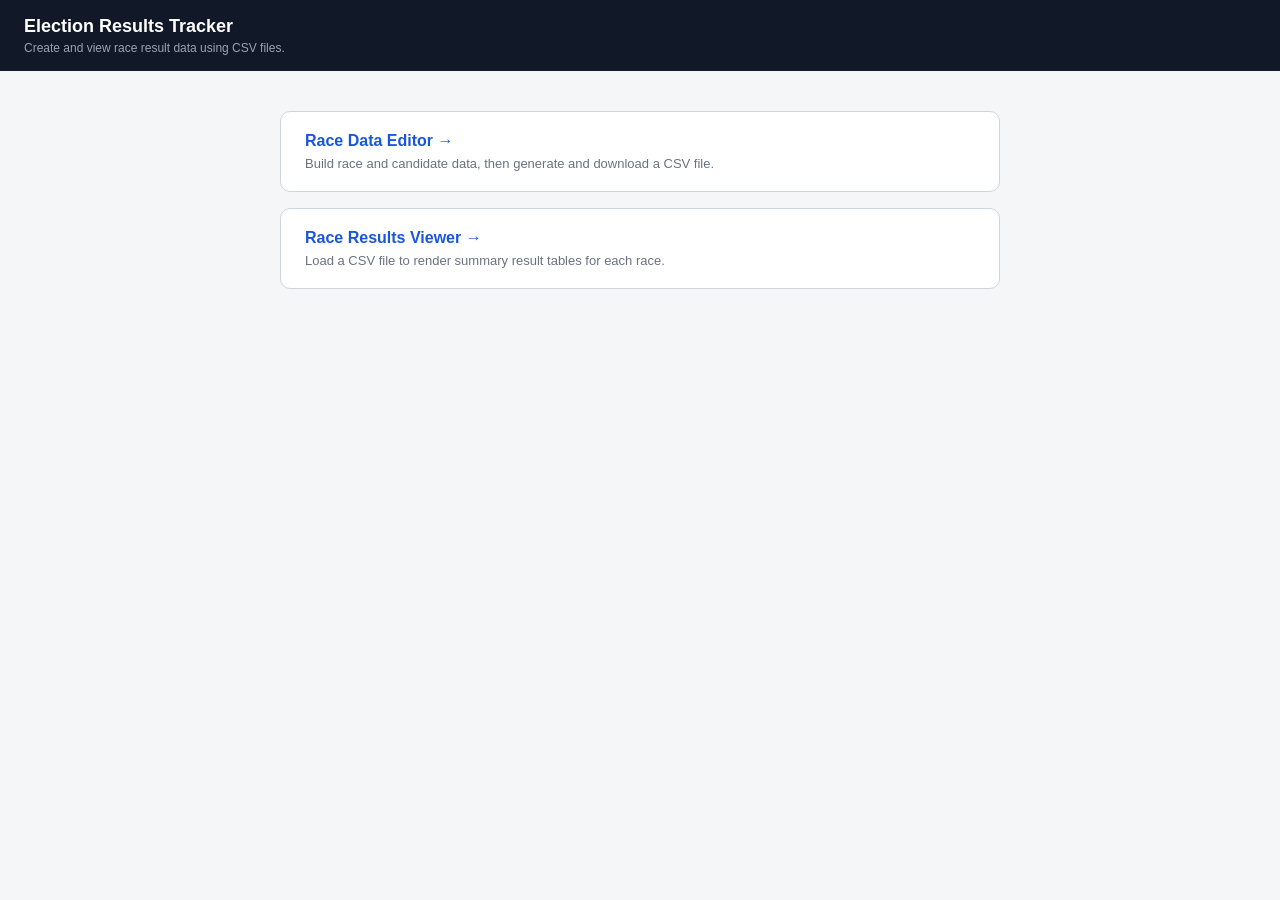
==== index.html @ 52535cd7 "Deploy to cloudflare pages" ====
<!DOCTYPE html>
<html lang="en">
<head>
<meta charset="UTF-8">
<meta name="viewport" content="width=device-width, initial-scale=1.0">
<title>Election Results Tracker</title>
<style>
  body {
    font-family: -apple-system, "Segoe UI", Roboto, Helvetica, Arial, sans-serif;
    margin: 0;
    background: #f5f6f8;
    color: #1f2937;
  }
  header {
    background: #111827;
    color: #fff;
    padding: 16px 24px;
  }
  header h1 { margin: 0; font-size: 18px; }
  header p { margin: 4px 0 0; font-size: 12px; color: #9ca3af; }
  main {
    max-width: 720px;
    margin: 0 auto;
    padding: 40px 20px;
  }
  .card {
    display: block;
    background: #fff;
    border: 1px solid #d0d5dd;
    border-radius: 10px;
    padding: 20px 24px;
    margin-bottom: 16px;
    text-decoration: none;
    color: #1f2937;
  }
  .card:hover { background: #f9fafb; }
  .card h2 { margin: 0 0 6px; font-size: 16px; color: #1a56db; }
  .card p { margin: 0; font-size: 13px; color: #6b7280; }
</style>
</head>
<body>
<header>
  <h1>Election Results Tracker</h1>
  <p>Create and view race result data using CSV files.</p>
</header>
<main>
  <a class="card" href="race-editor.html">
    <h2>Race Data Editor &rarr;</h2>
    <p>Build race and candidate data, then generate and download a CSV file.</p>
  </a>
  <a class="card" href="race-viewer.html">
    <h2>Race Results Viewer &rarr;</h2>
    <p>Load a CSV file to render summary result tables for each race.</p>
  </a>
</main>
</body>
</html>
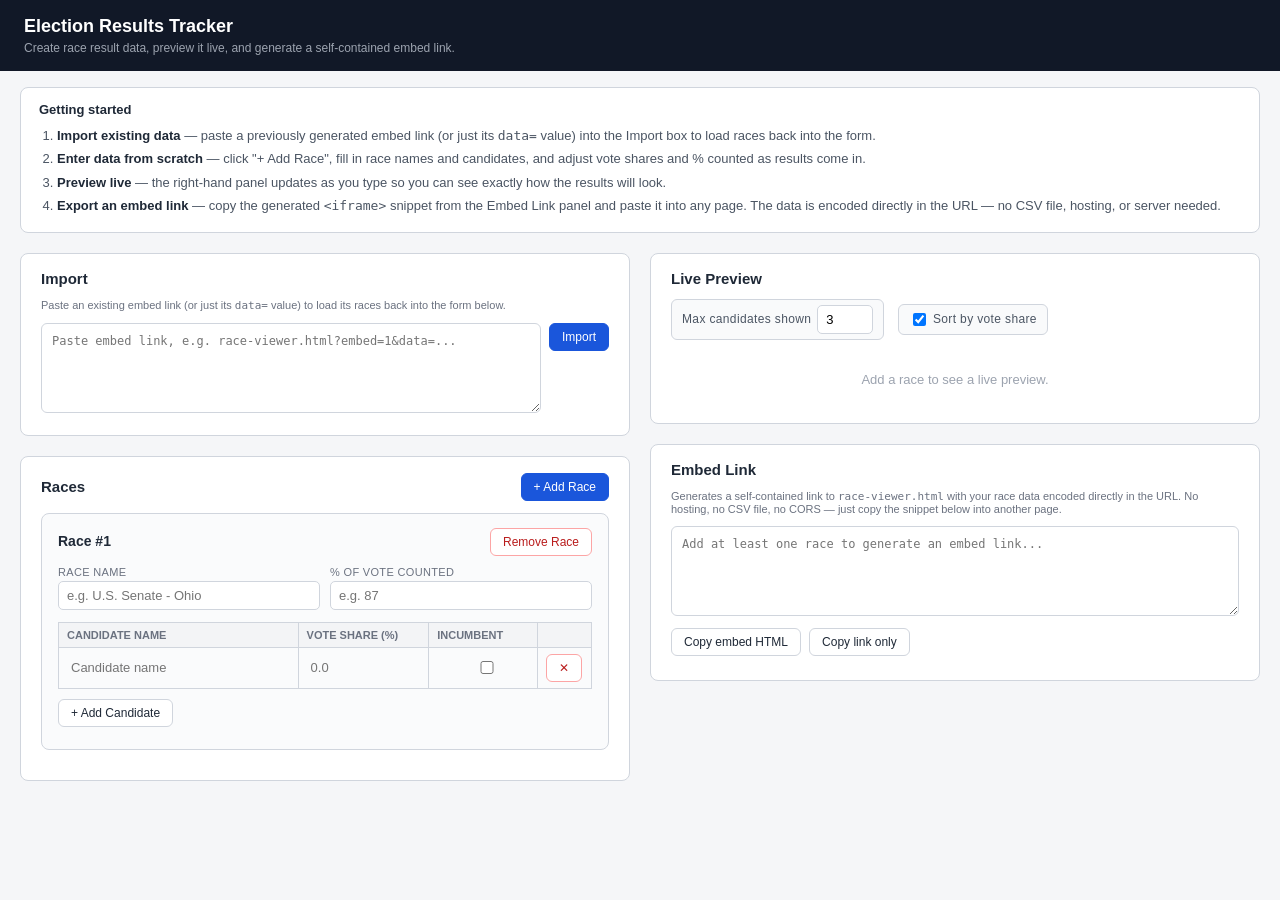
==== commit 87ba50d5: "Integrate editor and viewer" ====
--- a/index.html
+++ b/index.html
@@ -5,10 +5,17 @@
 <meta name="viewport" content="width=device-width, initial-scale=1.0">
 <title>Election Results Tracker</title>
 <style>
+  :root {
+    --border: #d0d5dd;
+    --bg: #f5f6f8;
+    --accent: #1a56db;
+    --leader: #ecfdf5;
+    --leader-border: #10b981;
+  }
   body {
     font-family: -apple-system, "Segoe UI", Roboto, Helvetica, Arial, sans-serif;
     margin: 0;
-    background: #f5f6f8;
+    background: var(--bg);
     color: #1f2937;
   }
   header {
@@ -18,40 +25,853 @@
   }
   header h1 { margin: 0; font-size: 18px; }
   header p { margin: 4px 0 0; font-size: 12px; color: #9ca3af; }
+
+  .instructions {
+    max-width: 1400px;
+    margin: 16px auto 0;
+    padding: 0 20px;
+  }
+  .instructions-box {
+    background: #fff;
+    border: 1px solid var(--border);
+    border-radius: 8px;
+    padding: 12px 18px;
+    font-size: 13px;
+    color: #4b5563;
+    line-height: 1.5;
+  }
+  .instructions-box strong { color: #1f2937; }
+  .instructions-box ol { margin: 6px 0 0; padding-left: 18px; }
+  .instructions-box li { margin-bottom: 4px; }
+
   main {
-    max-width: 720px;
+    max-width: 1400px;
     margin: 0 auto;
-    padding: 40px 20px;
-  }
-  .card {
+    padding: 20px;
+    display: grid;
+    grid-template-columns: 1fr 1fr;
+    gap: 20px;
+    align-items: start;
+  }
+  @media (max-width: 1000px) {
+    main { grid-template-columns: 1fr; }
+  }
+
+  .panel {
+    background: #fff;
+    border: 1px solid var(--border);
+    border-radius: 8px;
+    padding: 16px 20px;
+  }
+  .panel h2 {
+    font-size: 15px;
+    margin: 0 0 12px;
+    display: flex;
+    align-items: center;
+    justify-content: space-between;
+  }
+  .col-left, .col-right { display: flex; flex-direction: column; gap: 20px; }
+  .col-right { position: sticky; top: 20px; }
+
+  .race-form-grid {
+    display: grid;
+    grid-template-columns: repeat(2, 1fr);
+    gap: 10px;
+    margin-bottom: 12px;
+  }
+  label {
+    font-size: 11px;
+    text-transform: uppercase;
+    letter-spacing: .03em;
+    color: #6b7280;
     display: block;
+    margin-bottom: 3px;
+  }
+  input[type=text], input[type=number] {
+    width: 100%;
+    padding: 6px 8px;
+    border: 1px solid var(--border);
+    border-radius: 5px;
+    font-size: 13px;
+    box-sizing: border-box;
+  }
+  table.candidates {
+    width: 100%;
+    border-collapse: collapse;
+    font-size: 13px;
+    margin-bottom: 10px;
+  }
+  table.candidates th, table.candidates td {
+    border: 1px solid var(--border);
+    padding: 6px 8px;
+    text-align: left;
+  }
+  table.candidates th { background: #f3f4f6; font-size: 11px; text-transform: uppercase; color: #6b7280; }
+  table.candidates td input { border: none; width: 100%; padding: 4px; font-size: 13px; background: transparent; }
+  table.candidates td input:focus { outline: 1px solid var(--accent); background: #fff; }
+  table.candidates td.incumbent-cell { text-align: center; }
+  .btn {
+    cursor: pointer;
+    border: 1px solid var(--border);
     background: #fff;
-    border: 1px solid #d0d5dd;
+    padding: 6px 12px;
+    border-radius: 6px;
+    font-size: 12px;
+    color: #1f2937;
+  }
+  .btn:hover { background: #f3f4f6; }
+  .btn.primary { background: var(--accent); color: #fff; border-color: var(--accent); }
+  .btn.primary:hover { background: #1743ad; }
+  .btn.danger { color: #b91c1c; border-color: #fca5a5; }
+  .btn.danger:hover { background: #fef2f2; }
+  .row-actions { display: flex; gap: 8px; margin-bottom: 8px; }
+  .race-card {
+    border: 1px solid var(--border);
+    border-radius: 8px;
+    padding: 14px 16px;
+    margin-bottom: 14px;
+    background: #fafbfc;
+    position: relative;
+  }
+  .race-card-header {
+    display: flex;
+    justify-content: space-between;
+    align-items: baseline;
+    margin-bottom: 10px;
+  }
+  .race-card-header .title { font-weight: 600; font-size: 14px; }
+  .pct-input { max-width: 90px; }
+  .empty-state { color: #9ca3af; font-size: 13px; padding: 20px; text-align: center; }
+
+  /* Preview (reuses race-viewer visual style) */
+  #previewGrid {
+    display: grid;
+    grid-template-columns: 1fr;
+    gap: 14px;
+  }
+  .race-panel {
+    background: #fff;
+    border: 1px solid var(--border);
     border-radius: 10px;
-    padding: 20px 24px;
-    margin-bottom: 16px;
-    text-decoration: none;
-    color: #1f2937;
-  }
-  .card:hover { background: #f9fafb; }
-  .card h2 { margin: 0 0 6px; font-size: 16px; color: #1a56db; }
-  .card p { margin: 0; font-size: 13px; color: #6b7280; }
+    overflow: hidden;
+  }
+  .race-panel .head { padding: 12px 16px; border-bottom: 1px solid var(--border); background: #f9fafb; }
+  .race-panel .head .name { font-size: 15px; font-weight: 700; margin: 0; }
+  .race-panel .foot { padding: 10px 16px 14px; border-top: 1px solid var(--border); background: #f9fafb; }
+  .race-panel .foot .meta { font-size: 12px; color: #6b7280; display: flex; justify-content: flex-end; }
+  .progress-bar { height: 5px; background: #e5e7eb; border-radius: 3px; overflow: hidden; margin-top: 6px; }
+  .progress-bar > div { height: 100%; background: var(--accent); }
+  table.results { width: 100%; border-collapse: collapse; font-size: 13px; }
+  table.results th {
+    text-align: left; font-size: 10px; text-transform: uppercase; letter-spacing: .03em;
+    color: #6b7280; padding: 8px 16px 6px; border-bottom: 1px solid var(--border);
+  }
+  table.results td { padding: 8px 16px; border-bottom: 1px solid #f0f1f3; vertical-align: middle; }
+  table.results tr:last-child td { border-bottom: none; }
+  table.results tr.leader td { background: var(--leader); }
+  table.results tr.leader td.name-cell { border-left: 3px solid var(--leader-border); }
+  table.results tr.other td { color: #6b7280; font-style: italic; }
+  .name-cell { font-weight: 600; }
+  .share-cell { text-align: right; font-variant-numeric: tabular-nums; width: 130px; }
+  .share-bar-wrap { display: flex; align-items: center; gap: 8px; justify-content: flex-end; }
+  .share-bar { flex: 1; max-width: 70px; height: 6px; background: #eef0f3; border-radius: 3px; overflow: hidden; }
+  .share-bar > div { height: 100%; background: #9ca3af; }
+  tr.leader .share-bar > div { background: var(--leader-border); }
+  .share-pct { min-width: 46px; text-align: right; }
+  .preview-toolbar { display: flex; gap: 14px; align-items: center; flex-wrap: wrap; margin-bottom: 12px; }
+  .preview-toolbar .group {
+    display: flex; align-items: center; gap: 6px; background: #f9fafb;
+    border: 1px solid var(--border); border-radius: 6px; padding: 5px 10px;
+  }
+  .preview-toolbar label { margin: 0; font-size: 12px; color: #4b5563; text-transform: none; }
+  .preview-toolbar input[type=number] { width: 56px; }
+
+  /* Embed panel */
+  textarea#embedSnippet, textarea#importInput {
+    width: 100%;
+    height: 90px;
+    font-family: "SF Mono", Menlo, Consolas, monospace;
+    font-size: 12px;
+    border: 1px solid var(--border);
+    border-radius: 6px;
+    padding: 10px;
+    box-sizing: border-box;
+    white-space: pre;
+    resize: vertical;
+  }
+  .hint { font-size: 11px; color: #6b7280; margin-top: 4px; }
+  .size-warning { font-size: 11px; color: #b45309; margin-top: 6px; display: none; }
+  .size-warning.show { display: block; }
+  .import-row { display: flex; gap: 8px; align-items: flex-start; margin-top: 6px; }
+  .import-row textarea { flex: 1; }
+  .import-status { font-size: 12px; margin-top: 6px; }
+  .import-status.error { color: #b91c1c; }
+  .import-status.success { color: #067647; }
 </style>
 </head>
 <body>
 <header>
   <h1>Election Results Tracker</h1>
-  <p>Create and view race result data using CSV files.</p>
+  <p>Create race result data, preview it live, and generate a self-contained embed link.</p>
 </header>
+
+<div class="instructions">
+  <div class="instructions-box">
+    <strong>Getting started</strong>
+    <ol>
+      <li><strong>Import existing data</strong> — paste a previously generated embed link (or just its <code>data=</code> value) into the Import box to load races back into the form.</li>
+      <li><strong>Enter data from scratch</strong> — click "+ Add Race", fill in race names and candidates, and adjust vote shares and % counted as results come in.</li>
+      <li><strong>Preview live</strong> — the right-hand panel updates as you type so you can see exactly how the results will look.</li>
+      <li><strong>Export an embed link</strong> — copy the generated <code>&lt;iframe&gt;</code> snippet from the Embed Link panel and paste it into any page. The data is encoded directly in the URL — no CSV file, hosting, or server needed.</li>
+    </ol>
+  </div>
+</div>
+
 <main>
-  <a class="card" href="race-editor.html">
-    <h2>Race Data Editor &rarr;</h2>
-    <p>Build race and candidate data, then generate and download a CSV file.</p>
-  </a>
-  <a class="card" href="race-viewer.html">
-    <h2>Race Results Viewer &rarr;</h2>
-    <p>Load a CSV file to render summary result tables for each race.</p>
-  </a>
+  <div class="col-left">
+    <div class="panel">
+      <h2>
+        Import
+      </h2>
+      <p class="hint" style="margin-top:0;">Paste an existing embed link (or just its <code>data=</code> value) to load its races back into the form below.</p>
+      <div class="import-row">
+        <textarea id="importInput" placeholder='Paste embed link, e.g. race-viewer.html?embed=1&amp;data=...'></textarea>
+        <button class="btn primary" id="importBtn">Import</button>
+      </div>
+      <div class="import-status" id="importStatus"></div>
+    </div>
+
+    <div class="panel">
+      <h2>
+        Races
+        <span>
+          <button class="btn primary" id="addRaceBtn">+ Add Race</button>
+        </span>
+      </h2>
+      <div id="racesContainer"></div>
+      <div class="empty-state" id="emptyState">No races yet. Click "+ Add Race" to start.</div>
+    </div>
+  </div>
+
+  <div class="col-right">
+    <div class="panel">
+      <h2>Live Preview</h2>
+      <div class="preview-toolbar">
+        <div class="group">
+          <label for="maxCandidates">Max candidates shown</label>
+          <input type="number" id="maxCandidates" min="1" value="3">
+        </div>
+        <div class="group">
+          <label for="sortToggle">
+            <input type="checkbox" id="sortToggle" checked style="vertical-align:middle;">
+            Sort by vote share
+          </label>
+        </div>
+      </div>
+      <div id="previewGrid">
+        <div class="empty-state">Add a race to see a live preview.</div>
+      </div>
+    </div>
+
+    <div class="panel">
+      <h2>Embed Link</h2>
+      <p class="hint" style="margin-top:0;">Generates a self-contained link to <code>race-viewer.html</code> with your race data encoded directly in the URL. No hosting, no CSV file, no CORS — just copy the snippet below into another page.</p>
+      <textarea id="embedSnippet" readonly spellcheck="false" placeholder="Add at least one race to generate an embed link..."></textarea>
+      <div class="row-actions" style="margin-top:8px;">
+        <button class="btn" id="embedCopySnippetBtn">Copy embed HTML</button>
+        <button class="btn" id="embedCopyLinkBtn">Copy link only</button>
+      </div>
+      <div class="size-warning" id="sizeWarning"></div>
+    </div>
+  </div>
 </main>
+
+<script>
+/* ───────────────────────── State ───────────────────────── */
+
+let races = [];
+let raceIdCounter = 0;
+
+function newRace() {
+  raceIdCounter += 1;
+  return {
+    id: raceIdCounter,
+    race_name: "",
+    pct_counted: "",
+    candidates: [newCandidate()]
+  };
+}
+
+function newCandidate() {
+  return { name: "", vote_share: "", incumbent: false };
+}
+
+/* ───────────────────────── Form rendering ───────────────────────── */
+
+function renderForm() {
+  const container = document.getElementById("racesContainer");
+  const emptyState = document.getElementById("emptyState");
+  container.innerHTML = "";
+  emptyState.style.display = races.length === 0 ? "block" : "none";
+
+  races.forEach((race, rIdx) => {
+    const card = document.createElement("div");
+    card.className = "race-card";
+
+    const header = document.createElement("div");
+    header.className = "race-card-header";
+    const title = document.createElement("div");
+    title.className = "title";
+    title.textContent = race.race_name ? race.race_name : `Race #${rIdx + 1}`;
+    header.appendChild(title);
+
+    const removeRaceBtn = document.createElement("button");
+    removeRaceBtn.className = "btn danger";
+    removeRaceBtn.textContent = "Remove Race";
+    removeRaceBtn.onclick = () => { races.splice(rIdx, 1); refreshAll(); };
+    header.appendChild(removeRaceBtn);
+    card.appendChild(header);
+
+    const grid = document.createElement("div");
+    grid.className = "race-form-grid";
+    grid.appendChild(makeField("Race Name", race.race_name, (v) => { race.race_name = v; title.textContent = v || `Race #${rIdx + 1}`; refreshPreviewAndEmbed(); }, "text", "e.g. U.S. Senate - Ohio"));
+    grid.appendChild(makeField("% of Vote Counted", race.pct_counted, (v) => { race.pct_counted = v; refreshPreviewAndEmbed(); }, "number", "e.g. 87"));
+    card.appendChild(grid);
+
+    const table = document.createElement("table");
+    table.className = "candidates";
+    const thead = document.createElement("thead");
+    thead.innerHTML = `<tr>
+      <th style="width:44%">Candidate Name</th>
+      <th style="width:24%">Vote Share (%)</th>
+      <th style="width:20%">Incumbent</th>
+      <th style="width:8%"></th>
+    </tr>`;
+    table.appendChild(thead);
+
+    const tbody = document.createElement("tbody");
+    race.candidates.forEach((cand, cIdx) => {
+      const tr = document.createElement("tr");
+
+      const nameTd = document.createElement("td");
+      const nameInput = document.createElement("input");
+      nameInput.type = "text";
+      nameInput.value = cand.name;
+      nameInput.placeholder = "Candidate name";
+      nameInput.oninput = (e) => { cand.name = e.target.value; refreshPreviewAndEmbed(); };
+      nameTd.appendChild(nameInput);
+      tr.appendChild(nameTd);
+
+      const shareTd = document.createElement("td");
+      const shareInput = document.createElement("input");
+      shareInput.type = "number";
+      shareInput.step = "0.1";
+      shareInput.value = cand.vote_share;
+      shareInput.placeholder = "0.0";
+      shareInput.className = "pct-input";
+      shareInput.oninput = (e) => { cand.vote_share = e.target.value; refreshPreviewAndEmbed(); };
+      shareTd.appendChild(shareInput);
+      tr.appendChild(shareTd);
+
+      const incTd = document.createElement("td");
+      incTd.className = "incumbent-cell";
+      const incInput = document.createElement("input");
+      incInput.type = "checkbox";
+      incInput.checked = !!cand.incumbent;
+      incInput.onchange = (e) => {
+        cand.incumbent = e.target.checked;
+        if (e.target.checked) {
+          race.candidates.forEach((c, i) => { if (i !== cIdx) c.incumbent = false; });
+          renderForm();
+        }
+        refreshPreviewAndEmbed();
+      };
+      incTd.appendChild(incInput);
+      tr.appendChild(incTd);
+
+      const actionTd = document.createElement("td");
+      const removeCandBtn = document.createElement("button");
+      removeCandBtn.className = "btn danger";
+      removeCandBtn.textContent = "✕";
+      removeCandBtn.title = "Remove candidate";
+      removeCandBtn.onclick = () => { race.candidates.splice(cIdx, 1); refreshAll(); };
+      actionTd.appendChild(removeCandBtn);
+      tr.appendChild(actionTd);
+
+      tbody.appendChild(tr);
+    });
+    table.appendChild(tbody);
+    card.appendChild(table);
+
+    const rowActions = document.createElement("div");
+    rowActions.className = "row-actions";
+    const addCandBtn = document.createElement("button");
+    addCandBtn.className = "btn";
+    addCandBtn.textContent = "+ Add Candidate";
+    addCandBtn.onclick = () => { race.candidates.push(newCandidate()); refreshAll(); };
+    rowActions.appendChild(addCandBtn);
+    card.appendChild(rowActions);
+
+    container.appendChild(card);
+  });
+}
+
+function makeField(labelText, value, onChange, type, placeholder) {
+  const wrap = document.createElement("div");
+  const label = document.createElement("label");
+  label.textContent = labelText;
+  wrap.appendChild(label);
+  const input = document.createElement("input");
+  input.type = type || "text";
+  input.value = value;
+  if (placeholder) input.placeholder = placeholder;
+  input.oninput = (e) => onChange(e.target.value);
+  wrap.appendChild(input);
+  return wrap;
+}
+
+document.getElementById("addRaceBtn").onclick = () => {
+  races.push(newRace());
+  refreshAll();
+};
+
+function refreshAll() {
+  renderForm();
+  refreshPreviewAndEmbed();
+}
+
+/* ───────────────────────── CSV build/parse (shared model) ───────────────────────── */
+
+function csvEscape(value) {
+  if (value === null || value === undefined) return "";
+  const str = String(value);
+  if (str.includes(",") || str.includes('"') || str.includes("\n") || str.includes("\r")) {
+    return '"' + str.replace(/"/g, '""') + '"';
+  }
+  return str;
+}
+
+function racesToCsv() {
+  const cleanRaces = races.filter(r => r.race_name.trim() !== "" || r.candidates.some(c => c.name.trim() !== ""));
+  if (cleanRaces.length === 0) return "";
+
+  let maxCandidates = 0;
+  cleanRaces.forEach(r => {
+    const validCount = r.candidates.filter(c => c.name && c.name.trim() !== "").length;
+    if (validCount > maxCandidates) maxCandidates = validCount;
+  });
+  if (maxCandidates === 0) maxCandidates = 1;
+
+  const headers = ["race_name", "incumbent", "pct_counted"];
+  for (let i = 1; i <= maxCandidates; i++) {
+    headers.push(`candidate_${i}_name`, `candidate_${i}_vote_share`, `candidate_${i}_incumbent`);
+  }
+
+  const rows = cleanRaces.map(race => {
+    const candidates = race.candidates
+      .filter(c => c.name && c.name.trim() !== "")
+      .map(c => ({
+        name: c.name.trim(),
+        vote_share: c.vote_share === "" ? null : Number(c.vote_share),
+        incumbent: !!c.incumbent
+      }));
+    const incumbentCandidate = candidates.find(c => c.incumbent);
+
+    const fields = [
+      race.race_name.trim(),
+      incumbentCandidate ? incumbentCandidate.name : "",
+      race.pct_counted === "" ? "" : Number(race.pct_counted)
+    ];
+    for (let i = 0; i < maxCandidates; i++) {
+      if (i < candidates.length) {
+        fields.push(candidates[i].name);
+        fields.push(candidates[i].vote_share === null ? "" : candidates[i].vote_share);
+        fields.push(candidates[i].incumbent ? "true" : "false");
+      } else {
+        fields.push("", "", "");
+      }
+    }
+    return fields.map(csvEscape).join(",");
+  });
+
+  return [headers.join(","), ...rows].join("\n");
+}
+
+function parseCsvRow(line) {
+  const fields = [];
+  let i = 0;
+  let field = "";
+  let inQuotes = false;
+  while (i < line.length) {
+    const ch = line[i];
+    if (inQuotes) {
+      if (ch === '"') {
+        if (i + 1 < line.length && line[i + 1] === '"') { field += '"'; i += 2; }
+        else { inQuotes = false; i++; }
+      } else { field += ch; i++; }
+    } else {
+      if (ch === '"') { inQuotes = true; i++; }
+      else if (ch === ',') { fields.push(field); field = ""; i++; }
+      else { field += ch; i++; }
+    }
+  }
+  fields.push(field);
+  return fields;
+}
+
+function parseCsv(text) {
+  const rows = [];
+  let current = "";
+  let inQuotes = false;
+  for (let i = 0; i < text.length; i++) {
+    const ch = text[i];
+    if (ch === '"') { inQuotes = !inQuotes; current += ch; }
+    else if ((ch === '\n' || ch === '\r') && !inQuotes) {
+      if (ch === '\r' && i + 1 < text.length && text[i + 1] === '\n') i++;
+      if (current.trim().length > 0) rows.push(parseCsvRow(current));
+      current = "";
+    } else { current += ch; }
+  }
+  if (current.trim().length > 0) rows.push(parseCsvRow(current));
+  return rows;
+}
+
+function csvToRaces(text) {
+  const rows = parseCsv(text);
+  if (rows.length < 2) throw new Error("CSV appears empty or has only a header row.");
+
+  const headerRow = rows[0].map(h => h.trim().toLowerCase());
+  const candidateCols = headerRow.length - 3;
+  const numCandidates = Math.max(0, Math.floor(candidateCols / 3));
+
+  const result = [];
+  for (let r = 1; r < rows.length; r++) {
+    const fields = rows[r];
+    raceIdCounter += 1;
+
+    const raceName = fields[0] || "";
+    const incumbent = fields[1] || "";
+    const pctCounted = fields[2] || "";
+
+    const candidates = [];
+    for (let c = 0; c < numCandidates; c++) {
+      const baseIdx = 3 + c * 3;
+      const candName = (fields[baseIdx] || "").trim();
+      if (candName === "") continue;
+      const candShare = fields[baseIdx + 1] || "";
+      const candInc = (fields[baseIdx + 2] || "").toLowerCase() === "true";
+      candidates.push({
+        name: candName,
+        vote_share: candShare === "" ? "" : Number(candShare),
+        incumbent: candInc || (!!incumbent && candName === incumbent)
+      });
+    }
+    if (candidates.length === 0) candidates.push(newCandidate());
+
+    result.push({
+      id: raceIdCounter,
+      race_name: raceName,
+      pct_counted: pctCounted === "" ? "" : Number(pctCounted),
+      candidates
+    });
+  }
+  return result;
+}
+
+/* ───────────────────────── Base64url encode/decode (matches race-viewer.html) ───────────────────────── */
+
+function encodeCsvForUrl(text) {
+  const bytes = new TextEncoder().encode(text);
+  let binary = "";
+  bytes.forEach(b => { binary += String.fromCharCode(b); });
+  return btoa(binary).replace(/\+/g, "-").replace(/\//g, "_").replace(/=+$/, "");
+}
+
+function decodeCsvFromUrl(encoded) {
+  const b64 = encoded.replace(/-/g, "+").replace(/_/g, "/");
+  const binary = atob(b64);
+  const bytes = new Uint8Array(binary.length);
+  for (let i = 0; i < binary.length; i++) bytes[i] = binary.charCodeAt(i);
+  return new TextDecoder().decode(bytes);
+}
+
+/* ───────────────────────── Preview rendering (mirrors race-viewer.html) ───────────────────────── */
+
+function computeShare(cand) {
+  if (cand.vote_share !== null && cand.vote_share !== undefined && cand.vote_share !== "") {
+    return Number(cand.vote_share);
+  }
+  return null;
+}
+
+function renderRacePanel(race, maxCandidates, sortByShare) {
+  const panel = document.createElement("div");
+  panel.className = "race-panel";
+
+  const candidates = (race.candidates || [])
+    .filter(c => c.name && c.name.trim() !== "")
+    .map(c => ({ ...c }));
+
+  candidates.forEach(c => {
+    c._share = computeShare(c);
+    c._isIncumbent = !!c.incumbent;
+  });
+
+  let ordered = candidates.slice();
+  if (sortByShare) {
+    ordered.sort((a, b) => (b._share ?? -Infinity) - (a._share ?? -Infinity));
+  }
+
+  const shown = ordered.slice(0, maxCandidates);
+  const rest = ordered.slice(maxCandidates);
+  const maxShare = Math.max(...ordered.map(c => c._share || 0), 0.0001);
+  const leaderName = ordered.length ? ordered[0].name : null;
+
+  const head = document.createElement("div");
+  head.className = "head";
+  const nameEl = document.createElement("p");
+  nameEl.className = "name";
+  nameEl.textContent = race.race_name || "(Unnamed Race)";
+  head.appendChild(nameEl);
+  panel.appendChild(head);
+
+  const table = document.createElement("table");
+  table.className = "results";
+  table.innerHTML = `<thead><tr><th>Candidate</th><th class="share-cell">Vote Share</th></tr></thead>`;
+  const tbody = document.createElement("tbody");
+
+  shown.forEach(c => {
+    const tr = document.createElement("tr");
+    if (leaderName && c.name === leaderName && c._share !== null) tr.classList.add("leader");
+
+    const nameTd = document.createElement("td");
+    nameTd.className = "name-cell";
+    nameTd.textContent = (c.name || "(Unnamed candidate)") + (c._isIncumbent ? " *" : "");
+    tr.appendChild(nameTd);
+
+    const shareTd = document.createElement("td");
+    shareTd.className = "share-cell";
+    const shareWrap = document.createElement("div");
+    shareWrap.className = "share-bar-wrap";
+    const shareBarOuter = document.createElement("div");
+    shareBarOuter.className = "share-bar";
+    const shareBarInner = document.createElement("div");
+    const pctVal = c._share === null ? 0 : c._share;
+    shareBarInner.style.width = Math.min(100, (pctVal / maxShare) * 100) + "%";
+    shareBarOuter.appendChild(shareBarInner);
+    const shareLabel = document.createElement("span");
+    shareLabel.className = "share-pct";
+    shareLabel.textContent = c._share === null ? "—" : c._share.toFixed(1) + "%";
+    shareWrap.appendChild(shareBarOuter);
+    shareWrap.appendChild(shareLabel);
+    shareTd.appendChild(shareWrap);
+    tr.appendChild(shareTd);
+
+    tbody.appendChild(tr);
+  });
+
+  if (rest.length > 0) {
+    const tr = document.createElement("tr");
+    tr.className = "other";
+    const otherShare = rest.reduce((sum, c) => sum + (c._share || 0), 0);
+
+    const nameTd = document.createElement("td");
+    nameTd.className = "name-cell";
+    nameTd.textContent = `Other candidates (${rest.length})`;
+    nameTd.title = rest.map(c => c.name).join(", ");
+    tr.appendChild(nameTd);
+
+    const shareTd = document.createElement("td");
+    shareTd.className = "share-cell";
+    const shareWrap = document.createElement("div");
+    shareWrap.className = "share-bar-wrap";
+    const shareBarOuter = document.createElement("div");
+    shareBarOuter.className = "share-bar";
+    const shareBarInner = document.createElement("div");
+    shareBarInner.style.width = Math.min(100, (otherShare / maxShare) * 100) + "%";
+    shareBarOuter.appendChild(shareBarInner);
+    const shareLabel = document.createElement("span");
+    shareLabel.className = "share-pct";
+    shareLabel.textContent = otherShare.toFixed(1) + "%";
+    shareWrap.appendChild(shareBarOuter);
+    shareWrap.appendChild(shareLabel);
+    shareTd.appendChild(shareWrap);
+    tr.appendChild(shareTd);
+
+    tbody.appendChild(tr);
+  }
+
+  table.appendChild(tbody);
+  panel.appendChild(table);
+
+  const footer = document.createElement("div");
+  footer.className = "foot";
+  const pct = race.pct_counted === null || race.pct_counted === undefined || race.pct_counted === ""
+    ? "—" : `${Number(race.pct_counted)}%`;
+  const pctLabel = document.createElement("div");
+  pctLabel.className = "meta";
+  pctLabel.innerHTML = `<span></span><span>${pct} counted</span>`;
+  footer.appendChild(pctLabel);
+
+  const bar = document.createElement("div");
+  bar.className = "progress-bar";
+  const barFill = document.createElement("div");
+  const pctNum = race.pct_counted === null || race.pct_counted === undefined || race.pct_counted === "" ? 0 : Number(race.pct_counted);
+  barFill.style.width = Math.min(100, Math.max(0, pctNum)) + "%";
+  bar.appendChild(barFill);
+  footer.appendChild(bar);
+
+  panel.appendChild(footer);
+  return panel;
+}
+
+function renderPreview() {
+  const grid = document.getElementById("previewGrid");
+  grid.innerHTML = "";
+
+  const visibleRaces = races.filter(r => r.race_name.trim() !== "" || r.candidates.some(c => c.name.trim() !== ""));
+  if (visibleRaces.length === 0) {
+    grid.innerHTML = '<div class="empty-state">Add a race to see a live preview.</div>';
+    return;
+  }
+
+  const maxCandidates = Math.max(1, parseInt(document.getElementById("maxCandidates").value, 10) || 3);
+  const sortByShare = document.getElementById("sortToggle").checked;
+
+  visibleRaces.forEach(race => {
+    grid.appendChild(renderRacePanel(race, maxCandidates, sortByShare));
+  });
+}
+
+/* ───────────────────────── Embed link generation ───────────────────────── */
+
+function refreshPreviewAndEmbed() {
+  renderPreview();
+  updateEmbedSnippet();
+}
+
+function buildEmbedUrl() {
+  const csv = racesToCsv();
+  if (!csv) return null;
+  const maxCandidates = document.getElementById("maxCandidates").value || "3";
+  const base = new URL("race-viewer.html", window.location.href);
+  base.searchParams.set("embed", "1");
+  base.searchParams.set("data", encodeCsvForUrl(csv));
+  base.searchParams.set("max", maxCandidates);
+  if (!document.getElementById("sortToggle").checked) {
+    base.searchParams.set("sort", "0");
+  }
+  return base.toString();
+}
+
+function updateEmbedSnippet() {
+  const snippetEl = document.getElementById("embedSnippet");
+  const warningEl = document.getElementById("sizeWarning");
+  const embedUrl = buildEmbedUrl();
+
+  if (!embedUrl) {
+    snippetEl.value = "";
+    warningEl.classList.remove("show");
+    return;
+  }
+
+  snippetEl.value = `<iframe src="${embedUrl}" width="100%" height="600" style="border:1px solid #d0d5dd;border-radius:8px;" loading="lazy"></iframe>`;
+
+  if (embedUrl.length > 8000) {
+    warningEl.textContent = `Warning: this URL is ${embedUrl.length.toLocaleString()} characters. Some servers/proxies reject URLs beyond ~8000 characters.`;
+    warningEl.classList.add("show");
+  } else if (embedUrl.length > 2000) {
+    warningEl.textContent = `Note: this URL is ${embedUrl.length.toLocaleString()} characters. Fine as an <iframe> src, but long to share as a plain link.`;
+    warningEl.classList.add("show");
+  } else {
+    warningEl.classList.remove("show");
+  }
+}
+
+document.getElementById("maxCandidates").onchange = refreshPreviewAndEmbed;
+document.getElementById("sortToggle").onchange = refreshPreviewAndEmbed;
+
+document.getElementById("embedCopySnippetBtn").onclick = async () => {
+  const text = document.getElementById("embedSnippet").value;
+  if (!text) { alert("Add at least one race first."); return; }
+  await copyToClipboard(text, "embedCopySnippetBtn");
+};
+
+document.getElementById("embedCopyLinkBtn").onclick = async () => {
+  const url = buildEmbedUrl();
+  if (!url) { alert("Add at least one race first."); return; }
+  await copyToClipboard(url, "embedCopyLinkBtn");
+};
+
+async function copyToClipboard(text, btnId) {
+  try {
+    await navigator.clipboard.writeText(text);
+    const btn = document.getElementById(btnId);
+    const old = btn.textContent;
+    btn.textContent = "Copied!";
+    setTimeout(() => { btn.textContent = old; }, 1200);
+  } catch (e) {
+    alert("Could not copy automatically. Please select and copy manually.");
+  }
+}
+
+/* ───────────────────────── Import from embed link ───────────────────────── */
+
+function extractDataParam(input) {
+  const trimmed = input.trim();
+  if (!trimmed) return null;
+
+  // Try parsing as a full URL (with or without a real origin/base).
+  try {
+    const url = new URL(trimmed, window.location.href);
+    const dataParam = url.searchParams.get("data");
+    if (dataParam) return dataParam;
+  } catch (e) {
+    // not a valid URL; fall through
+  }
+
+  // Fall back to treating input as raw querystring or raw base64url data.
+  const match = trimmed.match(/data=([^&\s]+)/);
+  if (match) return decodeURIComponent(match[1]);
+
+  // Last resort: assume the pasted text IS the data value itself.
+  return trimmed;
+}
+
+document.getElementById("importBtn").onclick = () => {
+  const statusEl = document.getElementById("importStatus");
+  statusEl.className = "import-status";
+  statusEl.textContent = "";
+
+  const input = document.getElementById("importInput").value;
+  const dataParam = extractDataParam(input);
+
+  if (!dataParam) {
+    statusEl.className = "import-status error";
+    statusEl.textContent = "Paste an embed link or its data value first.";
+    return;
+  }
+
+  try {
+    const csvText = decodeCsvFromUrl(dataParam);
+    const importedRaces = csvToRaces(csvText);
+    if (importedRaces.length === 0) {
+      throw new Error("No races found in the decoded data.");
+    }
+    races = importedRaces;
+    refreshAll();
+    statusEl.className = "import-status success";
+    statusEl.textContent = `Imported ${importedRaces.length} race${importedRaces.length === 1 ? "" : "s"}.`;
+  } catch (err) {
+    statusEl.className = "import-status error";
+    statusEl.textContent = "Could not import: " + err.message;
+  }
+};
+
+/* ───────────────────────── Init ───────────────────────── */
+
+races.push(newRace());
+refreshAll();
+</script>
 </body>
 </html>
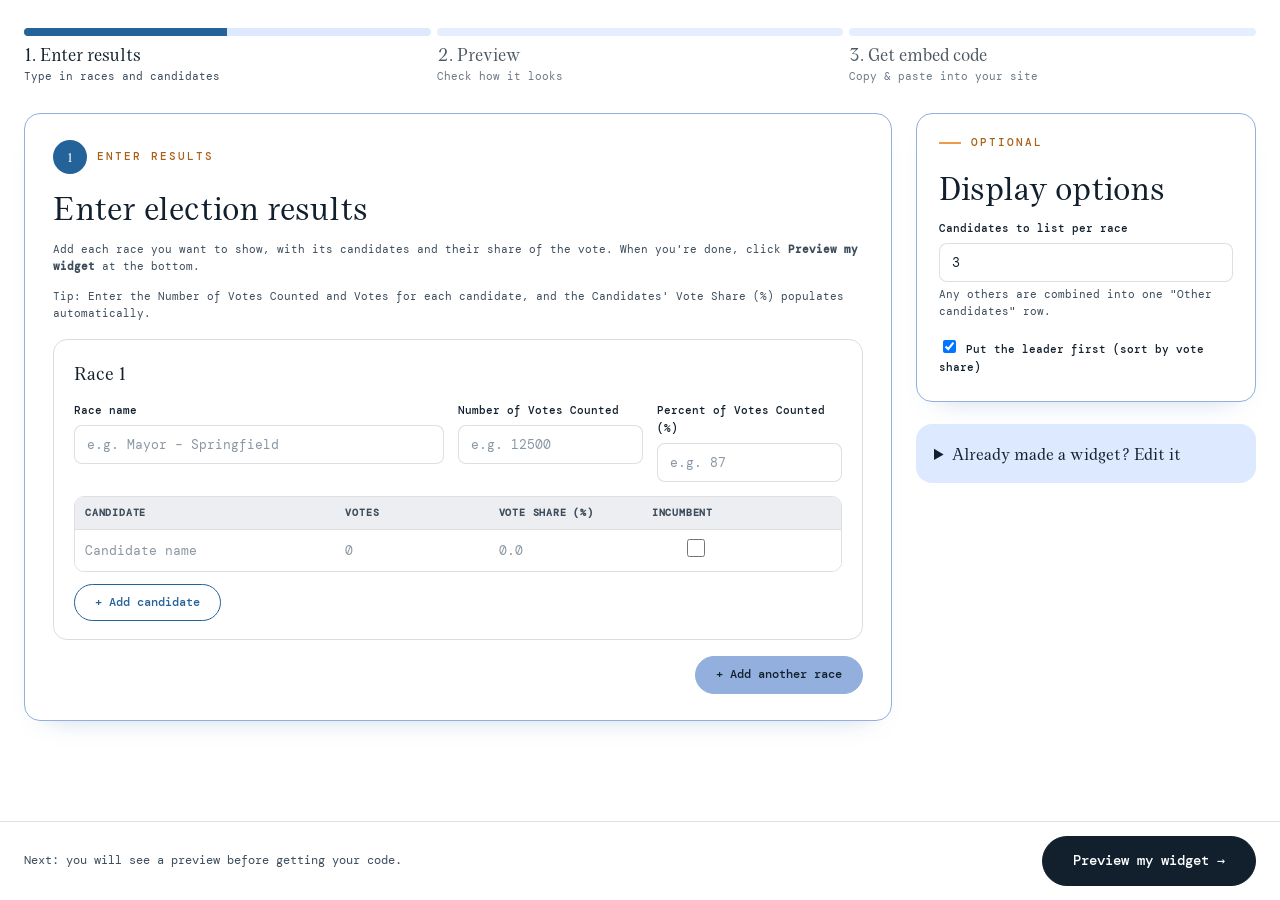
==== commit 3a93978d: "update UI" ====
--- a/index.html
+++ b/index.html
@@ -3,316 +3,138 @@
 <head>
 <meta charset="UTF-8">
 <meta name="viewport" content="width=device-width, initial-scale=1.0">
-<title>Election Results Tracker</title>
+<title>Election Results Widget – Step 1: Enter results</title>
+<link rel="preconnect" href="https://fonts.googleapis.com">
+<link rel="preconnect" href="https://fonts.gstatic.com" crossorigin>
+<link href="https://fonts.googleapis.com/css2?family=DM+Mono:wght@400;500&display=swap" rel="stylesheet">
+<link rel="stylesheet" href="brand.css">
 <style>
-  :root {
-    --border: #d0d5dd;
-    --bg: #f5f6f8;
-    --accent: #1a56db;
-    --leader: #ecfdf5;
-    --leader-border: #10b981;
-  }
-  body {
-    font-family: -apple-system, "Segoe UI", Roboto, Helvetica, Arial, sans-serif;
-    margin: 0;
-    background: var(--bg);
-    color: #1f2937;
-  }
-  header {
-    background: #111827;
-    color: #fff;
-    padding: 16px 24px;
-  }
-  header h1 { margin: 0; font-size: 18px; }
-  header p { margin: 4px 0 0; font-size: 12px; color: #9ca3af; }
-
-  .instructions {
-    max-width: 1400px;
-    margin: 16px auto 0;
-    padding: 0 20px;
-  }
-  .instructions-box {
-    background: #fff;
-    border: 1px solid var(--border);
-    border-radius: 8px;
-    padding: 12px 18px;
-    font-size: 13px;
-    color: #4b5563;
-    line-height: 1.5;
-  }
-  .instructions-box strong { color: #1f2937; }
-  .instructions-box ol { margin: 6px 0 0; padding-left: 18px; }
-  .instructions-box li { margin-bottom: 4px; }
-
-  main {
-    max-width: 1400px;
-    margin: 0 auto;
-    padding: 20px;
-    display: grid;
-    grid-template-columns: 1fr 1fr;
-    gap: 20px;
-    align-items: start;
-  }
-  @media (max-width: 1000px) {
-    main { grid-template-columns: 1fr; }
-  }
-
-  .panel {
-    background: #fff;
-    border: 1px solid var(--border);
-    border-radius: 8px;
-    padding: 16px 20px;
-  }
-  .panel h2 {
-    font-size: 15px;
-    margin: 0 0 12px;
-    display: flex;
-    align-items: center;
-    justify-content: space-between;
-  }
-  .col-left, .col-right { display: flex; flex-direction: column; gap: 20px; }
-  .col-right { position: sticky; top: 20px; }
-
-  .race-form-grid {
-    display: grid;
-    grid-template-columns: repeat(2, 1fr);
-    gap: 10px;
-    margin-bottom: 12px;
-  }
-  label {
-    font-size: 11px;
-    text-transform: uppercase;
-    letter-spacing: .03em;
-    color: #6b7280;
-    display: block;
-    margin-bottom: 3px;
-  }
-  input[type=text], input[type=number] {
-    width: 100%;
-    padding: 6px 8px;
-    border: 1px solid var(--border);
-    border-radius: 5px;
-    font-size: 13px;
-    box-sizing: border-box;
-  }
-  table.candidates {
-    width: 100%;
-    border-collapse: collapse;
-    font-size: 13px;
-    margin-bottom: 10px;
-  }
-  table.candidates th, table.candidates td {
-    border: 1px solid var(--border);
-    padding: 6px 8px;
-    text-align: left;
-  }
-  table.candidates th { background: #f3f4f6; font-size: 11px; text-transform: uppercase; color: #6b7280; }
-  table.candidates td input { border: none; width: 100%; padding: 4px; font-size: 13px; background: transparent; }
-  table.candidates td input:focus { outline: 1px solid var(--accent); background: #fff; }
-  table.candidates td.incumbent-cell { text-align: center; }
-  .btn {
-    cursor: pointer;
-    border: 1px solid var(--border);
-    background: #fff;
-    padding: 6px 12px;
-    border-radius: 6px;
-    font-size: 12px;
-    color: #1f2937;
-  }
-  .btn:hover { background: #f3f4f6; }
-  .btn.primary { background: var(--accent); color: #fff; border-color: var(--accent); }
-  .btn.primary:hover { background: #1743ad; }
-  .btn.danger { color: #b91c1c; border-color: #fca5a5; }
-  .btn.danger:hover { background: #fef2f2; }
-  .row-actions { display: flex; gap: 8px; margin-bottom: 8px; }
-  .race-card {
-    border: 1px solid var(--border);
-    border-radius: 8px;
-    padding: 14px 16px;
-    margin-bottom: 14px;
-    background: #fafbfc;
-    position: relative;
-  }
-  .race-card-header {
-    display: flex;
-    justify-content: space-between;
-    align-items: baseline;
-    margin-bottom: 10px;
-  }
-  .race-card-header .title { font-weight: 600; font-size: 14px; }
-  .pct-input { max-width: 90px; }
-  .empty-state { color: #9ca3af; font-size: 13px; padding: 20px; text-align: center; }
-
-  /* Preview (reuses race-viewer visual style) */
-  #previewGrid {
-    display: grid;
-    grid-template-columns: 1fr;
-    gap: 14px;
-  }
-  .race-panel {
-    background: #fff;
-    border: 1px solid var(--border);
-    border-radius: 10px;
-    overflow: hidden;
-  }
-  .race-panel .head { padding: 12px 16px; border-bottom: 1px solid var(--border); background: #f9fafb; }
-  .race-panel .head .name { font-size: 15px; font-weight: 700; margin: 0; }
-  .race-panel .foot { padding: 10px 16px 14px; border-top: 1px solid var(--border); background: #f9fafb; }
-  .race-panel .foot .meta { font-size: 12px; color: #6b7280; display: flex; justify-content: flex-end; }
-  .progress-bar { height: 5px; background: #e5e7eb; border-radius: 3px; overflow: hidden; margin-top: 6px; }
-  .progress-bar > div { height: 100%; background: var(--accent); }
-  table.results { width: 100%; border-collapse: collapse; font-size: 13px; }
-  table.results th {
-    text-align: left; font-size: 10px; text-transform: uppercase; letter-spacing: .03em;
-    color: #6b7280; padding: 8px 16px 6px; border-bottom: 1px solid var(--border);
-  }
-  table.results td { padding: 8px 16px; border-bottom: 1px solid #f0f1f3; vertical-align: middle; }
-  table.results tr:last-child td { border-bottom: none; }
-  table.results tr.leader td { background: var(--leader); }
-  table.results tr.leader td.name-cell { border-left: 3px solid var(--leader-border); }
-  table.results tr.other td { color: #6b7280; font-style: italic; }
-  .name-cell { font-weight: 600; }
-  .share-cell { text-align: right; font-variant-numeric: tabular-nums; width: 130px; }
-  .share-bar-wrap { display: flex; align-items: center; gap: 8px; justify-content: flex-end; }
-  .share-bar { flex: 1; max-width: 70px; height: 6px; background: #eef0f3; border-radius: 3px; overflow: hidden; }
-  .share-bar > div { height: 100%; background: #9ca3af; }
-  tr.leader .share-bar > div { background: var(--leader-border); }
-  .share-pct { min-width: 46px; text-align: right; }
-  .preview-toolbar { display: flex; gap: 14px; align-items: center; flex-wrap: wrap; margin-bottom: 12px; }
-  .preview-toolbar .group {
-    display: flex; align-items: center; gap: 6px; background: #f9fafb;
-    border: 1px solid var(--border); border-radius: 6px; padding: 5px 10px;
-  }
-  .preview-toolbar label { margin: 0; font-size: 12px; color: #4b5563; text-transform: none; }
-  .preview-toolbar input[type=number] { width: 56px; }
-
-  /* Embed panel */
-  textarea#embedSnippet, textarea#importInput {
-    width: 100%;
-    height: 90px;
-    font-family: "SF Mono", Menlo, Consolas, monospace;
-    font-size: 12px;
-    border: 1px solid var(--border);
-    border-radius: 6px;
-    padding: 10px;
-    box-sizing: border-box;
-    white-space: pre;
-    resize: vertical;
-  }
-  .hint { font-size: 11px; color: #6b7280; margin-top: 4px; }
-  .size-warning { font-size: 11px; color: #b45309; margin-top: 6px; display: none; }
-  .size-warning.show { display: block; }
-  .import-row { display: flex; gap: 8px; align-items: flex-start; margin-top: 6px; }
-  .import-row textarea { flex: 1; }
-  .import-status { font-size: 12px; margin-top: 6px; }
-  .import-status.error { color: #b91c1c; }
-  .import-status.success { color: #067647; }
+  main { max-width: 1400px; margin: 28px auto 0; padding: 0 24px; display: grid; grid-template-columns: 1fr 340px; gap: 24px; align-items: start; }
+  @media (max-width: 860px) { main { grid-template-columns: 1fr; } .side { order: 2; } }
+  body { padding-bottom: 96px; }
+
+  .race-card { border: 1px solid #d9dde2; border-radius: 14px; padding: 18px 20px; margin-bottom: 16px; background: #fff; }
+  .race-card-header { display: flex; justify-content: space-between; align-items: center; margin-bottom: 14px; gap: 8px; }
+  .race-card-header .title { font-family: var(--serif); font-weight: 400; font-size: 19px; }
+  .race-form-grid { display: grid; grid-template-columns: 2fr 1fr 1fr; gap: 14px; margin-bottom: 14px; }
+  @media (max-width: 700px) { .race-form-grid { grid-template-columns: 1fr; } }
+  .panel h2 { font-size: 34px; }
+  .panel .lead { font-size: 11px; }
+  .step-badge { display: inline-flex; align-items: center; gap: 10px; margin-bottom: 6px; }
+  .step-badge .n { width: 34px; height: 34px; border-radius: 50%; background: var(--navy); color: #fff; font-family: var(--serif); font-weight: 400; display: inline-flex; align-items: center; justify-content: center; }
+  .step-badge .eyebrow { margin: 0; }
+  .step-badge .eyebrow::before { display: none; }
+  .auto-note { font-size: 11px; color: var(--ink-soft); margin: -6px 0 16px; }
+
+  table.candidates { width: 100%; border-collapse: separate; border-spacing: 0; font-size: 13px; margin-bottom: 12px; border: 1px solid var(--line); border-radius: 10px; overflow: hidden; }
+  table.candidates th { background: #eceef1; font-size: 10px; letter-spacing: .08em; text-transform: uppercase; color: var(--ink-soft); padding: 8px 10px; text-align: left; }
+  table.candidates td { border-top: 1px solid var(--line); padding: 2px; background: #fff; }
+  table.candidates td input[type=text], table.candidates td input[type=number] { border: none; padding: 10px 8px; background: transparent; border-radius: 0; }
+  table.candidates td input:focus { background: #f5f9ff; }
+  table.candidates td.center { text-align: center; }
+  table.candidates td.center input { width: 18px; height: 18px; accent-color: var(--navy); }
+
+  .options-stack { display: flex; flex-direction: column; gap: 16px; }
+  .options-grid { display: flex; gap: 28px; flex-wrap: wrap; align-items: flex-end; }
+  .options-grid .opt { min-width: 200px; }
+  .options-grid .check { display: flex; align-items: center; gap: 10px; font-size: 13px; font-weight: 400; margin: 0; padding-bottom: 10px; }
+  .options-grid .check input { width: 18px; height: 18px; accent-color: var(--navy); }
+
+  .side .panel { padding: 20px 22px; }
+  .side details { background: var(--tint); border-radius: 16px; padding: 16px 18px; }
+  .side summary { cursor: pointer; font-family: var(--serif); font-weight: 400; font-size: 17px; }
+  .side details p { font-size: 12px; color: var(--ink-soft); }
+  .side textarea { height: 110px; font-size: 11px; resize: vertical; }
+  .import-status { font-size: 12px; margin-top: 10px; font-weight: 500; }
+  .import-status.error { color: var(--error); }
+  .import-status.success { color: var(--ok); }
+
+  .action-bar {
+    position: fixed; left: 0; right: 0; bottom: 0; background: rgba(255,255,255,.96); backdrop-filter: blur(6px);
+    border-top: 1px solid var(--line); padding: 14px 24px; display: flex; justify-content: flex-end; align-items: center; gap: 16px; flex-wrap: wrap; z-index: 20;
+  }
+  .action-bar .hint { margin-right: auto; font-size: 11.5px; color: var(--ink-soft); }
+  .action-bar .msg { font-size: 12px; color: var(--error); font-weight: 500; }
 </style>
 </head>
 <body>
-<header>
-  <h1>Election Results Tracker</h1>
-  <p>Create race result data, preview it live, and generate a self-contained embed link.</p>
-</header>
-
-<div class="instructions">
-  <div class="instructions-box">
-    <strong>Getting started</strong>
-    <ol>
-      <li><strong>Import existing data</strong> — paste a previously generated embed link (or just its <code>data=</code> value) into the Import box to load races back into the form.</li>
-      <li><strong>Enter data from scratch</strong> — click "+ Add Race", fill in race names and candidates, and adjust vote shares and % counted as results come in.</li>
-      <li><strong>Preview live</strong> — the right-hand panel updates as you type so you can see exactly how the results will look.</li>
-      <li><strong>Export an embed link</strong> — copy the generated <code>&lt;iframe&gt;</code> snippet from the Embed Link panel and paste it into any page. The data is encoded directly in the URL — no CSV file, hosting, or server needed.</li>
-    </ol>
-  </div>
-</div>
+<ol class="stepper" aria-label="Progress">
+  <li class="step active" aria-current="step"><span class="num">1</span><div><div class="st-title">Enter results</div><div class="st-desc">Type in races and candidates</div></div></li>
+  <li class="step " id="step2Pill"><span class="num">2</span><div><div class="st-title">Preview</div><div class="st-desc">Check how it looks</div></div></li>
+  <li class="step " id="step3Pill"><span class="num">3</span><div><div class="st-title">Get embed code</div><div class="st-desc">Copy &amp; paste into your site</div></div></li>
+</ol>
 
 <main>
-  <div class="col-left">
+  <section>
     <div class="panel">
-      <h2>
-        Import
-      </h2>
-      <p class="hint" style="margin-top:0;">Paste an existing embed link (or just its <code>data=</code> value) to load its races back into the form below.</p>
-      <div class="import-row">
-        <textarea id="importInput" placeholder='Paste embed link, e.g. race-viewer.html?embed=1&amp;data=...'></textarea>
-        <button class="btn primary" id="importBtn">Import</button>
-      </div>
-      <div class="import-status" id="importStatus"></div>
+      <div class="step-badge"><span class="n">1</span><span class="eyebrow">Enter results</span></div>
+      <h2>Enter election results</h2>
+      <p class="lead">Add each race you want to show, with its candidates and their share of the vote. When you're done, click <strong>Preview my widget</strong> at the bottom.</p>
+      <p class="auto-note">Tip: Enter the Number of Votes Counted and Votes for each candidate, and the Candidates' Vote Share (%) populates automatically.</p>
+      <div id="racesContainer"></div>
+      <button class="btn secondary" id="addRaceBtn" style="display:block; margin-left:auto;">+ Add another race</button>
     </div>
 
+  </section>
+
+  <aside class="side">
     <div class="panel">
-      <h2>
-        Races
-        <span>
-          <button class="btn primary" id="addRaceBtn">+ Add Race</button>
-        </span>
-      </h2>
-      <div id="racesContainer"></div>
-      <div class="empty-state" id="emptyState">No races yet. Click "+ Add Race" to start.</div>
-    </div>
-  </div>
-
-  <div class="col-right">
-    <div class="panel">
-      <h2>Live Preview</h2>
-      <div class="preview-toolbar">
-        <div class="group">
-          <label for="maxCandidates">Max candidates shown</label>
+      <div class="eyebrow">Optional</div>
+      <h2>Display options</h2>
+      <div class="options-stack">
+        <div class="opt">
+          <label for="maxCandidates">Candidates to list per race</label>
           <input type="number" id="maxCandidates" min="1" value="3">
+          <div class="lead" style="margin:4px 0 0;font-size:11px;">Any others are combined into one "Other candidates" row.</div>
         </div>
-        <div class="group">
-          <label for="sortToggle">
-            <input type="checkbox" id="sortToggle" checked style="vertical-align:middle;">
-            Sort by vote share
-          </label>
-        </div>
-      </div>
-      <div id="previewGrid">
-        <div class="empty-state">Add a race to see a live preview.</div>
+        <label class="check"><input type="checkbox" id="sortToggle" checked> Put the leader first (sort by vote share)</label>
       </div>
     </div>
-
-    <div class="panel">
-      <h2>Embed Link</h2>
-      <p class="hint" style="margin-top:0;">Generates a self-contained link to <code>race-viewer.html</code> with your race data encoded directly in the URL. No hosting, no CSV file, no CORS — just copy the snippet below into another page.</p>
-      <textarea id="embedSnippet" readonly spellcheck="false" placeholder="Add at least one race to generate an embed link..."></textarea>
-      <div class="row-actions" style="margin-top:8px;">
-        <button class="btn" id="embedCopySnippetBtn">Copy embed HTML</button>
-        <button class="btn" id="embedCopyLinkBtn">Copy link only</button>
-      </div>
-      <div class="size-warning" id="sizeWarning"></div>
-    </div>
-  </div>
+    <details id="importDetails">
+      <summary>Already made a widget? Edit it</summary>
+      <p>Paste the embed code or link you got earlier and we'll load its results back into the form.</p>
+      <label for="importInput" class="sr-only" style="position:absolute;left:-9999px;">Existing embed code or link</label>
+      <textarea id="importInput" placeholder="Paste your embed code or link here"></textarea>
+      <div style="margin-top:8px;"><button class="btn primary" id="importBtn">Load into form</button></div>
+      <div class="import-status" id="importStatus" role="status"></div>
+    </details>
+  </aside>
 </main>
 
+<div class="action-bar">
+  <span class="hint">Next: you will see a preview before getting your code.</span>
+  <span class="msg" id="formMsg" role="alert"></span>
+  <button class="btn primary big" id="previewBtn">Preview my widget →</button>
+</div>
+
+<script src="shared.js"></script>
 <script>
-/* ───────────────────────── State ───────────────────────── */
-
 let races = [];
-let raceIdCounter = 0;
-
-function newRace() {
-  raceIdCounter += 1;
-  return {
-    id: raceIdCounter,
-    race_name: "",
-    pct_counted: "",
-    candidates: [newCandidate()]
-  };
-}
-
-function newCandidate() {
-  return { name: "", vote_share: "", incumbent: false };
-}
-
-/* ───────────────────────── Form rendering ───────────────────────── */
-
-function renderForm() {
+
+/* ───────────── Form rendering ───────────── */
+
+function makeField(labelText, id, value, onChange, type, placeholder, invalid) {
+  const wrap = document.createElement("div");
+  const label = document.createElement("label");
+  label.textContent = labelText;
+  label.htmlFor = id;
+  wrap.appendChild(label);
+  const input = document.createElement("input");
+  input.id = id;
+  input.type = type || "text";
+  input.value = value;
+  if (type === "number") { input.step = "0.1"; input.min = "0"; input.max = "100"; }
+  if (placeholder) input.placeholder = placeholder;
+  if (invalid) input.classList.add("invalid");
+  input.oninput = (e) => { input.classList.remove("invalid"); onChange(e.target.value); };
+  wrap.appendChild(input);
+  return wrap;
+}
+
+function renderForm(errors) {
+  errors = errors || {};
   const container = document.getElementById("racesContainer");
-  const emptyState = document.getElementById("emptyState");
   container.innerHTML = "";
-  emptyState.style.display = races.length === 0 ? "block" : "none";
 
   races.forEach((race, rIdx) => {
     const card = document.createElement("div");
@@ -322,34 +144,46 @@
     header.className = "race-card-header";
     const title = document.createElement("div");
     title.className = "title";
-    title.textContent = race.race_name ? race.race_name : `Race #${rIdx + 1}`;
+    title.textContent = race.race_name || `Race ${rIdx + 1}`;
     header.appendChild(title);
-
-    const removeRaceBtn = document.createElement("button");
-    removeRaceBtn.className = "btn danger";
-    removeRaceBtn.textContent = "Remove Race";
-    removeRaceBtn.onclick = () => { races.splice(rIdx, 1); refreshAll(); };
-    header.appendChild(removeRaceBtn);
+    if (races.length > 1) {
+      const removeRaceBtn = document.createElement("button");
+      removeRaceBtn.className = "btn danger";
+      removeRaceBtn.textContent = "Remove race";
+      removeRaceBtn.onclick = () => { races.splice(rIdx, 1); renderForm(); };
+      header.appendChild(removeRaceBtn);
+    }
     card.appendChild(header);
 
+    const shareInputs = [];
     const grid = document.createElement("div");
     grid.className = "race-form-grid";
-    grid.appendChild(makeField("Race Name", race.race_name, (v) => { race.race_name = v; title.textContent = v || `Race #${rIdx + 1}`; refreshPreviewAndEmbed(); }, "text", "e.g. U.S. Senate - Ohio"));
-    grid.appendChild(makeField("% of Vote Counted", race.pct_counted, (v) => { race.pct_counted = v; refreshPreviewAndEmbed(); }, "number", "e.g. 87"));
+    grid.appendChild(makeField("Race name", `race-${race.id}-name`, race.race_name,
+      (v) => { race.race_name = v; title.textContent = v || `Race ${rIdx + 1}`; },
+      "text", "e.g. Mayor – Springfield", errors[`r${rIdx}`]));
+    grid.appendChild(makeField("Number of Votes Counted", `race-${race.id}-total`, race.total_votes || "",
+      (v) => { race.total_votes = v; recomputeShares(race, shareInputs); }, "number", "e.g. 12500", errors[`t${rIdx}`]));
+    grid.appendChild(makeField("Percent of Votes Counted (%)", `race-${race.id}-pct`, race.pct_counted,
+      (v) => { race.pct_counted = v; }, "number", "e.g. 87", errors[`p${rIdx}`]));
     card.appendChild(grid);
+    if (errors[`r${rIdx}`]) {
+      const e = document.createElement("div");
+      e.className = "field-error";
+      e.textContent = errors[`r${rIdx}`];
+      card.insertBefore(e, grid.nextSibling);
+    }
 
     const table = document.createElement("table");
     table.className = "candidates";
-    const thead = document.createElement("thead");
-    thead.innerHTML = `<tr>
-      <th style="width:44%">Candidate Name</th>
-      <th style="width:24%">Vote Share (%)</th>
-      <th style="width:20%">Incumbent</th>
-      <th style="width:8%"></th>
-    </tr>`;
-    table.appendChild(thead);
-
+    table.innerHTML = `<thead><tr>
+      <th style="width:34%">Candidate</th>
+      <th style="width:20%">Votes</th>
+      <th style="width:20%">Vote share (%)</th>
+      <th style="width:14%">Incumbent</th>
+      <th style="width:12%"><span style="position:absolute;left:-9999px;">Remove</span></th>
+    </tr></thead>`;
     const tbody = document.createElement("tbody");
+
     race.candidates.forEach((cand, cIdx) => {
       const tr = document.createElement("tr");
 
@@ -358,44 +192,75 @@
       nameInput.type = "text";
       nameInput.value = cand.name;
       nameInput.placeholder = "Candidate name";
-      nameInput.oninput = (e) => { cand.name = e.target.value; refreshPreviewAndEmbed(); };
+      nameInput.setAttribute("aria-label", `Race ${rIdx + 1} candidate ${cIdx + 1} name`);
+      if (errors[`c${rIdx}_${cIdx}`]) nameInput.classList.add("invalid");
+      nameInput.oninput = (e) => { cand.name = e.target.value; nameInput.classList.remove("invalid"); };
+      nameInput.onkeydown = (e) => {
+        if (e.key === "Enter" && cIdx === race.candidates.length - 1) {
+          e.preventDefault();
+          race.candidates.push(newCandidate());
+          renderForm();
+          focusCandidate(rIdx, race.candidates.length - 1);
+        }
+      };
       nameTd.appendChild(nameInput);
       tr.appendChild(nameTd);
+
+      const votesTd = document.createElement("td");
+      const votesInput = document.createElement("input");
+      votesInput.type = "number";
+      votesInput.min = "0";
+      votesInput.step = "1";
+      votesInput.value = cand.votes || "";
+      votesInput.placeholder = "0";
+      votesInput.setAttribute("aria-label", `Race ${rIdx + 1} candidate ${cIdx + 1} votes`);
+      if (errors[`v${rIdx}_${cIdx}`]) votesInput.classList.add("invalid");
+      votesInput.oninput = (e) => { cand.votes = e.target.value; votesInput.classList.remove("invalid"); recomputeShares(race, shareInputs); };
+      votesTd.appendChild(votesInput);
+      tr.appendChild(votesTd);
 
       const shareTd = document.createElement("td");
       const shareInput = document.createElement("input");
       shareInput.type = "number";
       shareInput.step = "0.1";
+      shareInput.min = "0";
+      shareInput.max = "100";
       shareInput.value = cand.vote_share;
       shareInput.placeholder = "0.0";
-      shareInput.className = "pct-input";
-      shareInput.oninput = (e) => { cand.vote_share = e.target.value; refreshPreviewAndEmbed(); };
+      shareInput.setAttribute("aria-label", `Race ${rIdx + 1} candidate ${cIdx + 1} vote share`);
+      if (errors[`s${rIdx}_${cIdx}`]) shareInput.classList.add("invalid");
+      shareInput.oninput = (e) => { cand.vote_share = e.target.value; shareInput.classList.remove("invalid"); };
+      shareInputs[cIdx] = shareInput;
       shareTd.appendChild(shareInput);
       tr.appendChild(shareTd);
 
       const incTd = document.createElement("td");
-      incTd.className = "incumbent-cell";
+      incTd.className = "center";
       const incInput = document.createElement("input");
       incInput.type = "checkbox";
       incInput.checked = !!cand.incumbent;
+      incInput.setAttribute("aria-label", `Race ${rIdx + 1} candidate ${cIdx + 1} is incumbent`);
       incInput.onchange = (e) => {
         cand.incumbent = e.target.checked;
         if (e.target.checked) {
           race.candidates.forEach((c, i) => { if (i !== cIdx) c.incumbent = false; });
           renderForm();
         }
-        refreshPreviewAndEmbed();
       };
       incTd.appendChild(incInput);
       tr.appendChild(incTd);
 
       const actionTd = document.createElement("td");
-      const removeCandBtn = document.createElement("button");
-      removeCandBtn.className = "btn danger";
-      removeCandBtn.textContent = "✕";
-      removeCandBtn.title = "Remove candidate";
-      removeCandBtn.onclick = () => { race.candidates.splice(cIdx, 1); refreshAll(); };
-      actionTd.appendChild(removeCandBtn);
+      actionTd.className = "center";
+      if (race.candidates.length > 1) {
+        const removeCandBtn = document.createElement("button");
+        removeCandBtn.className = "btn danger";
+        removeCandBtn.textContent = "✕";
+        removeCandBtn.title = "Remove candidate";
+        removeCandBtn.setAttribute("aria-label", "Remove candidate");
+        removeCandBtn.onclick = () => { race.candidates.splice(cIdx, 1); renderForm(); };
+        actionTd.appendChild(removeCandBtn);
+      }
       tr.appendChild(actionTd);
 
       tbody.appendChild(tr);
@@ -403,439 +268,112 @@
     table.appendChild(tbody);
     card.appendChild(table);
 
-    const rowActions = document.createElement("div");
-    rowActions.className = "row-actions";
     const addCandBtn = document.createElement("button");
     addCandBtn.className = "btn";
-    addCandBtn.textContent = "+ Add Candidate";
-    addCandBtn.onclick = () => { race.candidates.push(newCandidate()); refreshAll(); };
-    rowActions.appendChild(addCandBtn);
-    card.appendChild(rowActions);
+    addCandBtn.textContent = "+ Add candidate";
+    addCandBtn.onclick = () => {
+      race.candidates.push(newCandidate());
+      renderForm();
+      focusCandidate(rIdx, race.candidates.length - 1);
+    };
+    card.appendChild(addCandBtn);
 
     container.appendChild(card);
   });
 }
 
-function makeField(labelText, value, onChange, type, placeholder) {
-  const wrap = document.createElement("div");
-  const label = document.createElement("label");
-  label.textContent = labelText;
-  wrap.appendChild(label);
-  const input = document.createElement("input");
-  input.type = type || "text";
-  input.value = value;
-  if (placeholder) input.placeholder = placeholder;
-  input.oninput = (e) => onChange(e.target.value);
-  wrap.appendChild(input);
-  return wrap;
+function recomputeShares(race, shareInputs) {
+  const sum = race.candidates.reduce((t, c) => t + (Number(c.votes) || 0), 0);
+  const total = Number(race.total_votes) || sum;
+  if (!total) return;
+  race.candidates.forEach((c, i) => {
+    if (c.votes === undefined || c.votes === "") return;
+    const share = Math.round((Number(c.votes) / total) * 1000) / 10;
+    c.vote_share = share;
+    if (shareInputs[i]) { shareInputs[i].value = share; shareInputs[i].classList.remove("invalid"); }
+  });
+}
+
+function focusCandidate(rIdx, cIdx) {
+  const cards = document.querySelectorAll(".race-card");
+  const rows = cards[rIdx] && cards[rIdx].querySelectorAll("table.candidates tbody tr");
+  const input = rows && rows[cIdx] && rows[cIdx].querySelector("input[type=text]");
+  if (input) input.focus();
 }
 
 document.getElementById("addRaceBtn").onclick = () => {
   races.push(newRace());
-  refreshAll();
+  renderForm();
+  const last = races[races.length - 1];
+  const el = document.getElementById(`race-${last.id}-name`);
+  if (el) { el.focus(); el.scrollIntoView({ block: "center" }); }
 };
 
-function refreshAll() {
+/* ───────────── Validation & continue to Step 2 ───────────── */
+
+function validate() {
+  const errors = {};
+  const msgs = [];
+  const filled = races.filter(isRaceFilled);
+  if (filled.length === 0) {
+    return { errors, msg: "Add at least one race with a name and candidates." };
+  }
+  races.forEach((race, rIdx) => {
+    if (!isRaceFilled(race)) return;
+    if (!race.race_name.trim()) { errors[`r${rIdx}`] = "Give this race a name."; }
+    if (String(race.total_votes || "").trim() === "") { errors[`t${rIdx}`] = true; }
+    if (String(race.pct_counted).trim() === "") { errors[`p${rIdx}`] = true; }
+    let missing = !!(errors[`r${rIdx}`] || errors[`t${rIdx}`] || errors[`p${rIdx}`]);
+    let total = 0;
+    race.candidates.forEach((c, cIdx) => {
+      if (!c.name.trim()) { errors[`c${rIdx}_${cIdx}`] = true; missing = true; }
+      if (String(c.votes || "").trim() === "") { errors[`v${rIdx}_${cIdx}`] = true; missing = true; }
+      if (String(c.vote_share).trim() === "") { errors[`s${rIdx}_${cIdx}`] = true; missing = true; }
+      else {
+        const n = Number(c.vote_share);
+        if (isNaN(n) || n < 0 || n > 100) { errors[`s${rIdx}_${cIdx}`] = true; }
+        else total += n;
+      }
+    });
+    if (missing && !errors[`r${rIdx}`]) errors[`r${rIdx}`] = "Fill in all required fields (everything except Incumbent).";
+    const voteSum = race.candidates.reduce((t, c) => t + (Number(c.votes) || 0), 0);
+    if (Number(race.total_votes) > 0 && voteSum !== Number(race.total_votes)) {
+      errors[`r${rIdx}`] = errors[`r${rIdx}`] || `Candidate votes add up to ${voteSum.toLocaleString()}, which doesn't match the Number of Votes Counted (${Number(race.total_votes).toLocaleString()}).`;
+    }
+    if (total > 100.5) { if (!errors[`r${rIdx}`]) errors[`r${rIdx}`] = `Vote shares add up to ${total.toFixed(1)}%, which is more than 100%.`; }
+    if (race.pct_counted !== "" && (Number(race.pct_counted) < 0 || Number(race.pct_counted) > 100)) {
+      errors[`r${rIdx}`] = errors[`r${rIdx}`] || "“Votes counted” must be between 0 and 100.";
+    }
+  });
+  const count = Object.keys(errors).length;
+  return { errors, msg: count ? "Please fix the highlighted items, then try again." : "" };
+}
+
+document.getElementById("previewBtn").onclick = () => {
+  const { errors, msg } = validate();
+  document.getElementById("formMsg").textContent = msg;
+  if (msg) {
+    renderForm(errors);
+    const first = document.querySelector(".invalid, .field-error");
+    if (first) first.scrollIntoView({ block: "center" });
+    return;
+  }
+  const max = Math.max(1, parseInt(document.getElementById("maxCandidates").value, 10) || 3);
+  const sort = document.getElementById("sortToggle").checked;
+  window.location.href = "publish.html" + buildHash(races, max, sort);
+};
+
+/* ───────────── Import an existing widget ───────────── */
+
+function loadFromParams(params) {
+  const csvText = decodeCsvFromUrl(params.data);
+  const imported = csvToRaces(csvText);
+  if (imported.length === 0) throw new Error("No races found.");
+  races = imported;
+  document.getElementById("maxCandidates").value = params.max;
+  document.getElementById("sortToggle").checked = params.sort;
   renderForm();
-  refreshPreviewAndEmbed();
-}
-
-/* ───────────────────────── CSV build/parse (shared model) ───────────────────────── */
-
-function csvEscape(value) {
-  if (value === null || value === undefined) return "";
-  const str = String(value);
-  if (str.includes(",") || str.includes('"') || str.includes("\n") || str.includes("\r")) {
-    return '"' + str.replace(/"/g, '""') + '"';
-  }
-  return str;
-}
-
-function racesToCsv() {
-  const cleanRaces = races.filter(r => r.race_name.trim() !== "" || r.candidates.some(c => c.name.trim() !== ""));
-  if (cleanRaces.length === 0) return "";
-
-  let maxCandidates = 0;
-  cleanRaces.forEach(r => {
-    const validCount = r.candidates.filter(c => c.name && c.name.trim() !== "").length;
-    if (validCount > maxCandidates) maxCandidates = validCount;
-  });
-  if (maxCandidates === 0) maxCandidates = 1;
-
-  const headers = ["race_name", "incumbent", "pct_counted"];
-  for (let i = 1; i <= maxCandidates; i++) {
-    headers.push(`candidate_${i}_name`, `candidate_${i}_vote_share`, `candidate_${i}_incumbent`);
-  }
-
-  const rows = cleanRaces.map(race => {
-    const candidates = race.candidates
-      .filter(c => c.name && c.name.trim() !== "")
-      .map(c => ({
-        name: c.name.trim(),
-        vote_share: c.vote_share === "" ? null : Number(c.vote_share),
-        incumbent: !!c.incumbent
-      }));
-    const incumbentCandidate = candidates.find(c => c.incumbent);
-
-    const fields = [
-      race.race_name.trim(),
-      incumbentCandidate ? incumbentCandidate.name : "",
-      race.pct_counted === "" ? "" : Number(race.pct_counted)
-    ];
-    for (let i = 0; i < maxCandidates; i++) {
-      if (i < candidates.length) {
-        fields.push(candidates[i].name);
-        fields.push(candidates[i].vote_share === null ? "" : candidates[i].vote_share);
-        fields.push(candidates[i].incumbent ? "true" : "false");
-      } else {
-        fields.push("", "", "");
-      }
-    }
-    return fields.map(csvEscape).join(",");
-  });
-
-  return [headers.join(","), ...rows].join("\n");
-}
-
-function parseCsvRow(line) {
-  const fields = [];
-  let i = 0;
-  let field = "";
-  let inQuotes = false;
-  while (i < line.length) {
-    const ch = line[i];
-    if (inQuotes) {
-      if (ch === '"') {
-        if (i + 1 < line.length && line[i + 1] === '"') { field += '"'; i += 2; }
-        else { inQuotes = false; i++; }
-      } else { field += ch; i++; }
-    } else {
-      if (ch === '"') { inQuotes = true; i++; }
-      else if (ch === ',') { fields.push(field); field = ""; i++; }
-      else { field += ch; i++; }
-    }
-  }
-  fields.push(field);
-  return fields;
-}
-
-function parseCsv(text) {
-  const rows = [];
-  let current = "";
-  let inQuotes = false;
-  for (let i = 0; i < text.length; i++) {
-    const ch = text[i];
-    if (ch === '"') { inQuotes = !inQuotes; current += ch; }
-    else if ((ch === '\n' || ch === '\r') && !inQuotes) {
-      if (ch === '\r' && i + 1 < text.length && text[i + 1] === '\n') i++;
-      if (current.trim().length > 0) rows.push(parseCsvRow(current));
-      current = "";
-    } else { current += ch; }
-  }
-  if (current.trim().length > 0) rows.push(parseCsvRow(current));
-  return rows;
-}
-
-function csvToRaces(text) {
-  const rows = parseCsv(text);
-  if (rows.length < 2) throw new Error("CSV appears empty or has only a header row.");
-
-  const headerRow = rows[0].map(h => h.trim().toLowerCase());
-  const candidateCols = headerRow.length - 3;
-  const numCandidates = Math.max(0, Math.floor(candidateCols / 3));
-
-  const result = [];
-  for (let r = 1; r < rows.length; r++) {
-    const fields = rows[r];
-    raceIdCounter += 1;
-
-    const raceName = fields[0] || "";
-    const incumbent = fields[1] || "";
-    const pctCounted = fields[2] || "";
-
-    const candidates = [];
-    for (let c = 0; c < numCandidates; c++) {
-      const baseIdx = 3 + c * 3;
-      const candName = (fields[baseIdx] || "").trim();
-      if (candName === "") continue;
-      const candShare = fields[baseIdx + 1] || "";
-      const candInc = (fields[baseIdx + 2] || "").toLowerCase() === "true";
-      candidates.push({
-        name: candName,
-        vote_share: candShare === "" ? "" : Number(candShare),
-        incumbent: candInc || (!!incumbent && candName === incumbent)
-      });
-    }
-    if (candidates.length === 0) candidates.push(newCandidate());
-
-    result.push({
-      id: raceIdCounter,
-      race_name: raceName,
-      pct_counted: pctCounted === "" ? "" : Number(pctCounted),
-      candidates
-    });
-  }
-  return result;
-}
-
-/* ───────────────────────── Base64url encode/decode (matches race-viewer.html) ───────────────────────── */
-
-function encodeCsvForUrl(text) {
-  const bytes = new TextEncoder().encode(text);
-  let binary = "";
-  bytes.forEach(b => { binary += String.fromCharCode(b); });
-  return btoa(binary).replace(/\+/g, "-").replace(/\//g, "_").replace(/=+$/, "");
-}
-
-function decodeCsvFromUrl(encoded) {
-  const b64 = encoded.replace(/-/g, "+").replace(/_/g, "/");
-  const binary = atob(b64);
-  const bytes = new Uint8Array(binary.length);
-  for (let i = 0; i < binary.length; i++) bytes[i] = binary.charCodeAt(i);
-  return new TextDecoder().decode(bytes);
-}
-
-/* ───────────────────────── Preview rendering (mirrors race-viewer.html) ───────────────────────── */
-
-function computeShare(cand) {
-  if (cand.vote_share !== null && cand.vote_share !== undefined && cand.vote_share !== "") {
-    return Number(cand.vote_share);
-  }
-  return null;
-}
-
-function renderRacePanel(race, maxCandidates, sortByShare) {
-  const panel = document.createElement("div");
-  panel.className = "race-panel";
-
-  const candidates = (race.candidates || [])
-    .filter(c => c.name && c.name.trim() !== "")
-    .map(c => ({ ...c }));
-
-  candidates.forEach(c => {
-    c._share = computeShare(c);
-    c._isIncumbent = !!c.incumbent;
-  });
-
-  let ordered = candidates.slice();
-  if (sortByShare) {
-    ordered.sort((a, b) => (b._share ?? -Infinity) - (a._share ?? -Infinity));
-  }
-
-  const shown = ordered.slice(0, maxCandidates);
-  const rest = ordered.slice(maxCandidates);
-  const maxShare = Math.max(...ordered.map(c => c._share || 0), 0.0001);
-  const leaderName = ordered.length ? ordered[0].name : null;
-
-  const head = document.createElement("div");
-  head.className = "head";
-  const nameEl = document.createElement("p");
-  nameEl.className = "name";
-  nameEl.textContent = race.race_name || "(Unnamed Race)";
-  head.appendChild(nameEl);
-  panel.appendChild(head);
-
-  const table = document.createElement("table");
-  table.className = "results";
-  table.innerHTML = `<thead><tr><th>Candidate</th><th class="share-cell">Vote Share</th></tr></thead>`;
-  const tbody = document.createElement("tbody");
-
-  shown.forEach(c => {
-    const tr = document.createElement("tr");
-    if (leaderName && c.name === leaderName && c._share !== null) tr.classList.add("leader");
-
-    const nameTd = document.createElement("td");
-    nameTd.className = "name-cell";
-    nameTd.textContent = (c.name || "(Unnamed candidate)") + (c._isIncumbent ? " *" : "");
-    tr.appendChild(nameTd);
-
-    const shareTd = document.createElement("td");
-    shareTd.className = "share-cell";
-    const shareWrap = document.createElement("div");
-    shareWrap.className = "share-bar-wrap";
-    const shareBarOuter = document.createElement("div");
-    shareBarOuter.className = "share-bar";
-    const shareBarInner = document.createElement("div");
-    const pctVal = c._share === null ? 0 : c._share;
-    shareBarInner.style.width = Math.min(100, (pctVal / maxShare) * 100) + "%";
-    shareBarOuter.appendChild(shareBarInner);
-    const shareLabel = document.createElement("span");
-    shareLabel.className = "share-pct";
-    shareLabel.textContent = c._share === null ? "—" : c._share.toFixed(1) + "%";
-    shareWrap.appendChild(shareBarOuter);
-    shareWrap.appendChild(shareLabel);
-    shareTd.appendChild(shareWrap);
-    tr.appendChild(shareTd);
-
-    tbody.appendChild(tr);
-  });
-
-  if (rest.length > 0) {
-    const tr = document.createElement("tr");
-    tr.className = "other";
-    const otherShare = rest.reduce((sum, c) => sum + (c._share || 0), 0);
-
-    const nameTd = document.createElement("td");
-    nameTd.className = "name-cell";
-    nameTd.textContent = `Other candidates (${rest.length})`;
-    nameTd.title = rest.map(c => c.name).join(", ");
-    tr.appendChild(nameTd);
-
-    const shareTd = document.createElement("td");
-    shareTd.className = "share-cell";
-    const shareWrap = document.createElement("div");
-    shareWrap.className = "share-bar-wrap";
-    const shareBarOuter = document.createElement("div");
-    shareBarOuter.className = "share-bar";
-    const shareBarInner = document.createElement("div");
-    shareBarInner.style.width = Math.min(100, (otherShare / maxShare) * 100) + "%";
-    shareBarOuter.appendChild(shareBarInner);
-    const shareLabel = document.createElement("span");
-    shareLabel.className = "share-pct";
-    shareLabel.textContent = otherShare.toFixed(1) + "%";
-    shareWrap.appendChild(shareBarOuter);
-    shareWrap.appendChild(shareLabel);
-    shareTd.appendChild(shareWrap);
-    tr.appendChild(shareTd);
-
-    tbody.appendChild(tr);
-  }
-
-  table.appendChild(tbody);
-  panel.appendChild(table);
-
-  const footer = document.createElement("div");
-  footer.className = "foot";
-  const pct = race.pct_counted === null || race.pct_counted === undefined || race.pct_counted === ""
-    ? "—" : `${Number(race.pct_counted)}%`;
-  const pctLabel = document.createElement("div");
-  pctLabel.className = "meta";
-  pctLabel.innerHTML = `<span></span><span>${pct} counted</span>`;
-  footer.appendChild(pctLabel);
-
-  const bar = document.createElement("div");
-  bar.className = "progress-bar";
-  const barFill = document.createElement("div");
-  const pctNum = race.pct_counted === null || race.pct_counted === undefined || race.pct_counted === "" ? 0 : Number(race.pct_counted);
-  barFill.style.width = Math.min(100, Math.max(0, pctNum)) + "%";
-  bar.appendChild(barFill);
-  footer.appendChild(bar);
-
-  panel.appendChild(footer);
-  return panel;
-}
-
-function renderPreview() {
-  const grid = document.getElementById("previewGrid");
-  grid.innerHTML = "";
-
-  const visibleRaces = races.filter(r => r.race_name.trim() !== "" || r.candidates.some(c => c.name.trim() !== ""));
-  if (visibleRaces.length === 0) {
-    grid.innerHTML = '<div class="empty-state">Add a race to see a live preview.</div>';
-    return;
-  }
-
-  const maxCandidates = Math.max(1, parseInt(document.getElementById("maxCandidates").value, 10) || 3);
-  const sortByShare = document.getElementById("sortToggle").checked;
-
-  visibleRaces.forEach(race => {
-    grid.appendChild(renderRacePanel(race, maxCandidates, sortByShare));
-  });
-}
-
-/* ───────────────────────── Embed link generation ───────────────────────── */
-
-function refreshPreviewAndEmbed() {
-  renderPreview();
-  updateEmbedSnippet();
-}
-
-function buildEmbedUrl() {
-  const csv = racesToCsv();
-  if (!csv) return null;
-  const maxCandidates = document.getElementById("maxCandidates").value || "3";
-  const base = new URL("race-viewer.html", window.location.href);
-  base.searchParams.set("embed", "1");
-  base.searchParams.set("data", encodeCsvForUrl(csv));
-  base.searchParams.set("max", maxCandidates);
-  if (!document.getElementById("sortToggle").checked) {
-    base.searchParams.set("sort", "0");
-  }
-  return base.toString();
-}
-
-function updateEmbedSnippet() {
-  const snippetEl = document.getElementById("embedSnippet");
-  const warningEl = document.getElementById("sizeWarning");
-  const embedUrl = buildEmbedUrl();
-
-  if (!embedUrl) {
-    snippetEl.value = "";
-    warningEl.classList.remove("show");
-    return;
-  }
-
-  snippetEl.value = `<iframe src="${embedUrl}" width="100%" height="600" style="border:1px solid #d0d5dd;border-radius:8px;" loading="lazy"></iframe>`;
-
-  if (embedUrl.length > 8000) {
-    warningEl.textContent = `Warning: this URL is ${embedUrl.length.toLocaleString()} characters. Some servers/proxies reject URLs beyond ~8000 characters.`;
-    warningEl.classList.add("show");
-  } else if (embedUrl.length > 2000) {
-    warningEl.textContent = `Note: this URL is ${embedUrl.length.toLocaleString()} characters. Fine as an <iframe> src, but long to share as a plain link.`;
-    warningEl.classList.add("show");
-  } else {
-    warningEl.classList.remove("show");
-  }
-}
-
-document.getElementById("maxCandidates").onchange = refreshPreviewAndEmbed;
-document.getElementById("sortToggle").onchange = refreshPreviewAndEmbed;
-
-document.getElementById("embedCopySnippetBtn").onclick = async () => {
-  const text = document.getElementById("embedSnippet").value;
-  if (!text) { alert("Add at least one race first."); return; }
-  await copyToClipboard(text, "embedCopySnippetBtn");
-};
-
-document.getElementById("embedCopyLinkBtn").onclick = async () => {
-  const url = buildEmbedUrl();
-  if (!url) { alert("Add at least one race first."); return; }
-  await copyToClipboard(url, "embedCopyLinkBtn");
-};
-
-async function copyToClipboard(text, btnId) {
-  try {
-    await navigator.clipboard.writeText(text);
-    const btn = document.getElementById(btnId);
-    const old = btn.textContent;
-    btn.textContent = "Copied!";
-    setTimeout(() => { btn.textContent = old; }, 1200);
-  } catch (e) {
-    alert("Could not copy automatically. Please select and copy manually.");
-  }
-}
-
-/* ───────────────────────── Import from embed link ───────────────────────── */
-
-function extractDataParam(input) {
-  const trimmed = input.trim();
-  if (!trimmed) return null;
-
-  // Try parsing as a full URL (with or without a real origin/base).
-  try {
-    const url = new URL(trimmed, window.location.href);
-    const dataParam = url.searchParams.get("data");
-    if (dataParam) return dataParam;
-  } catch (e) {
-    // not a valid URL; fall through
-  }
-
-  // Fall back to treating input as raw querystring or raw base64url data.
-  const match = trimmed.match(/data=([^&\s]+)/);
-  if (match) return decodeURIComponent(match[1]);
-
-  // Last resort: assume the pasted text IS the data value itself.
-  return trimmed;
+  return imported.length;
 }
 
 document.getElementById("importBtn").onclick = () => {
@@ -843,35 +381,32 @@
   statusEl.className = "import-status";
   statusEl.textContent = "";
 
-  const input = document.getElementById("importInput").value;
-  const dataParam = extractDataParam(input);
-
-  if (!dataParam) {
+  const params = extractEmbedParams(document.getElementById("importInput").value);
+  if (!params) {
     statusEl.className = "import-status error";
-    statusEl.textContent = "Paste an embed link or its data value first.";
+    statusEl.textContent = "Paste the embed code or link first.";
     return;
   }
-
   try {
-    const csvText = decodeCsvFromUrl(dataParam);
-    const importedRaces = csvToRaces(csvText);
-    if (importedRaces.length === 0) {
-      throw new Error("No races found in the decoded data.");
-    }
-    races = importedRaces;
-    refreshAll();
+    const n = loadFromParams(params);
     statusEl.className = "import-status success";
-    statusEl.textContent = `Imported ${importedRaces.length} race${importedRaces.length === 1 ? "" : "s"}.`;
+    statusEl.textContent = `Loaded ${n} race${n === 1 ? "" : "s"}. Scroll up to edit.`;
   } catch (err) {
     statusEl.className = "import-status error";
-    statusEl.textContent = "Could not import: " + err.message;
+    statusEl.textContent = "That doesn't look like a widget from this tool, so we couldn't load it.";
   }
 };
 
-/* ───────────────────────── Init ───────────────────────── */
-
-races.push(newRace());
-refreshAll();
+/* ───────────── Init ───────────── */
+
+(function init() {
+  const fromHash = readHash(); // arrives here from "Back to edit" on Step 2
+  if (fromHash) {
+    try { loadFromParams(fromHash); return; } catch (e) { /* fall back to a blank form */ }
+  }
+  races.push(newRace());
+  renderForm();
+})();
 </script>
 </body>
 </html>
--- a/brand.css
+++ b/brand.css
@@ -0,0 +1,94 @@
+/* Branch Four brand system – shared by index.html and publish.html */
+@font-face { font-family: 'Lucette'; src: url('fonts/Lucette-Regular.woff2') format('woff2'); font-weight: 400; font-style: normal; font-display: swap; }
+
+:root {
+  --navy: #24629a;
+  --navy-deep: #1b4a78;
+  --periwinkle: #93afde;
+  --orange: #ea9c4b;
+  --orange-text: #a85f16;
+  --gold: #f5cb77;
+  --tint: #dce9ff;
+  --ink: #12202e;
+  --ink-soft: #3c4c5c;
+  --line: rgba(18, 32, 46, 0.14);
+  --error: #b42318;
+  --ok: #067647;
+  --serif: 'Lucette', Georgia, serif;
+  --mono: 'DM Mono', ui-monospace, Consolas, monospace;
+}
+* { box-sizing: border-box; }
+html { scroll-behavior: smooth; }
+body {
+  margin: 0; background: #fff; color: var(--ink);
+  font-family: var(--mono); font-size: 13px; line-height: 1.6;
+}
+h1, h2, h3, h4 { font-family: var(--serif); font-weight: 400; margin: 0; color: var(--ink); }
+a { color: var(--navy); }
+
+/* ---- stepper ---- */
+.stepper {
+  list-style: none; margin: 28px auto 0; padding: 0 24px; max-width: 1400px;
+  display: grid; grid-template-columns: repeat(3, 1fr); gap: 6px; position: relative; z-index: 5;
+}
+.stepper .step {
+  position: relative; padding-top: 16px; display: flex; gap: 8px; align-items: baseline; opacity: .75;
+}
+.stepper .step::before {
+  content: ""; position: absolute; top: 0; left: 0; right: 0; height: 8px; border-radius: 999px; background: var(--tint);
+}
+.stepper { counter-reset: stepno; }
+.stepper .step { counter-increment: stepno; }
+.stepper .st-title::before { content: counter(stepno) ". "; }
+.stepper .num { display: none; }
+.stepper .st-title { font-family: var(--serif); font-weight: 400; font-size: 18px; line-height: 1.2; }
+.stepper .st-desc { font-size: 11px; color: var(--ink-soft); margin-top: 2px; }
+.stepper .step.active { opacity: 1; }
+.stepper .step.active::before { background: linear-gradient(90deg, var(--navy) 50%, var(--tint) 50%); }
+.stepper .step.done { opacity: 1; }
+.stepper .step.done::before { background: var(--navy); }
+@media (max-width: 760px) {
+  .stepper { grid-template-columns: 1fr; gap: 8px; }
+  .stepper .st-desc { display: none; }
+}
+
+/* ---- eyebrow ---- */
+.eyebrow {
+  font-size: 11px; letter-spacing: .18em; text-transform: uppercase; color: var(--orange-text);
+  font-weight: 500; display: flex; align-items: center; gap: 10px; margin: 0 0 8px;
+}
+.eyebrow::before { content: ""; width: 22px; height: 2px; background: var(--orange); }
+
+/* ---- panels ---- */
+.panel { background: #fff; border: 1px solid var(--periwinkle); border-radius: 16px; padding: 26px 28px; margin-bottom: 22px; box-shadow: 0 14px 28px -22px rgba(36, 98, 154, 0.4); }
+.panel h2 { font-size: 26px; margin: 0 0 6px; }
+.lead { font-size: 12.5px; color: var(--ink-soft); margin: 0 0 18px; }
+
+/* ---- forms ---- */
+label { font-size: 11px; font-weight: 500; color: var(--ink); display: block; margin-bottom: 5px; }
+input[type=text], input[type=number], textarea {
+  width: 100%; padding: 10px 12px; border: 1px solid var(--line); border-radius: 8px;
+  font-family: var(--mono); font-size: 13px; color: var(--ink); background: #fff;
+}
+input::placeholder, textarea::placeholder { color: #8a97a4; }
+input:focus, textarea:focus { border-color: var(--navy); }
+input:focus-visible, textarea:focus-visible, button:focus-visible, a:focus-visible, summary:focus-visible {
+  outline: 3px solid var(--periwinkle); outline-offset: 1px;
+}
+.invalid { border-color: var(--error) !important; background: #fef3f2 !important; }
+.field-error { color: var(--error); font-size: 11.5px; margin: 0 0 10px; font-weight: 500; }
+
+/* ---- buttons (always pills) ---- */
+.btn {
+  font-family: var(--mono); font-size: 12px; font-weight: 500; cursor: pointer;
+  padding: 10px 20px; border-radius: 999px; border: 1.5px solid var(--navy); background: transparent; color: var(--navy);
+  text-decoration: none; display: inline-block; line-height: 1.3;
+}
+.btn:hover { background: var(--tint); }
+.btn.primary { background: var(--ink); color: #fff; border-color: var(--ink); }
+.btn.primary:hover { background: var(--navy); border-color: var(--navy); }
+.btn.secondary { background: var(--periwinkle); color: var(--ink); border-color: var(--periwinkle); }
+.btn.danger { color: var(--error); border-color: #f1a9a3; }
+.btn.danger:hover { background: #fef3f2; }
+.btn.big { padding: 15px 30px; font-size: 13.5px; }
+.btn.active { background: var(--tint); }
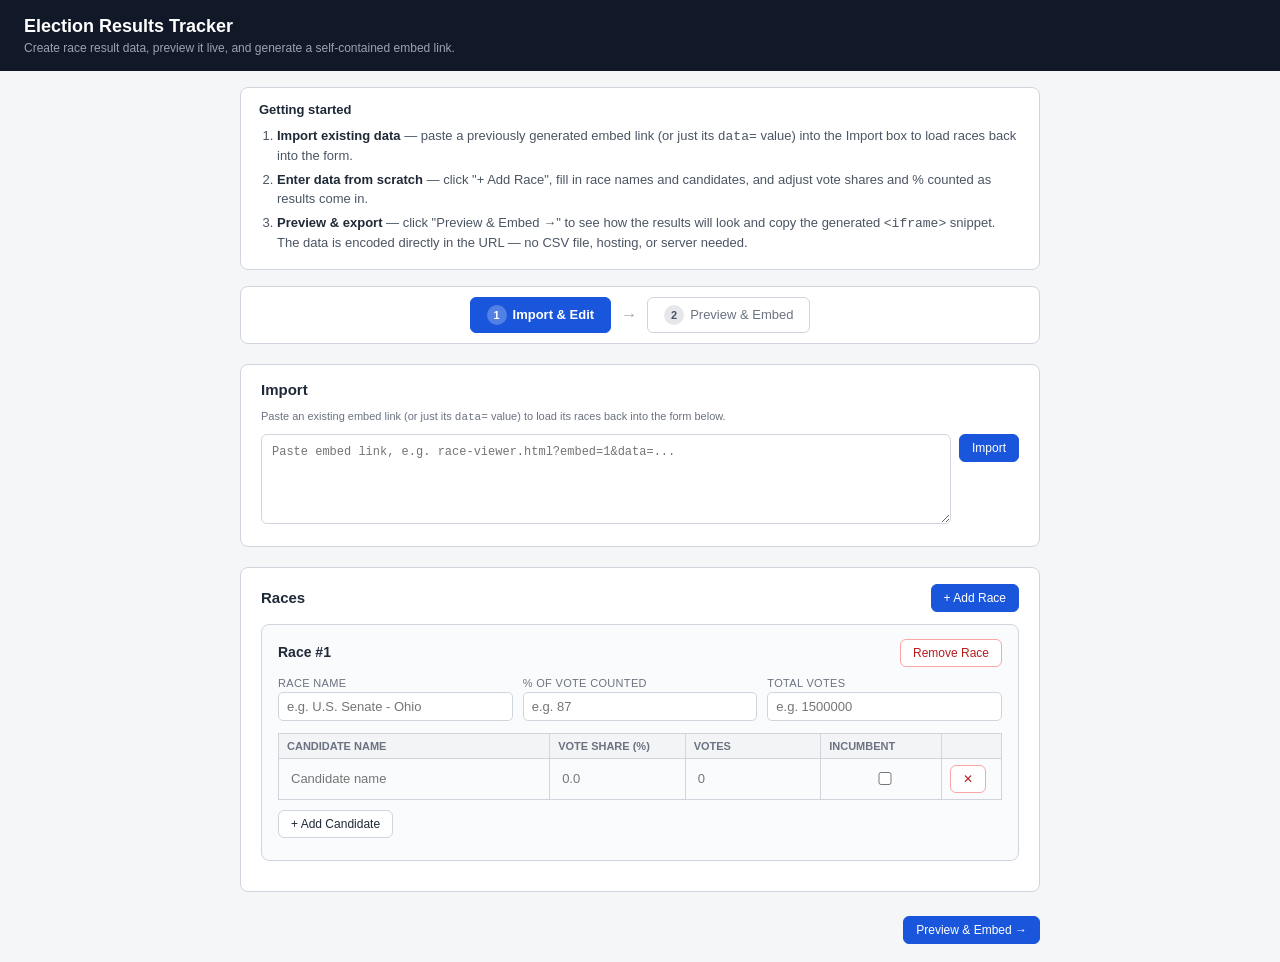
==== commit e884fb41: "try 2-stage creation and have sample link" ====
--- a/index.html
+++ b/index.html
@@ -3,138 +3,424 @@
 <head>
 <meta charset="UTF-8">
 <meta name="viewport" content="width=device-width, initial-scale=1.0">
-<title>Election Results Widget – Step 1: Enter results</title>
-<link rel="preconnect" href="https://fonts.googleapis.com">
-<link rel="preconnect" href="https://fonts.gstatic.com" crossorigin>
-<link href="https://fonts.googleapis.com/css2?family=DM+Mono:wght@400;500&display=swap" rel="stylesheet">
-<link rel="stylesheet" href="brand.css">
+<title>Election Results Tracker</title>
 <style>
-  main { max-width: 1400px; margin: 28px auto 0; padding: 0 24px; display: grid; grid-template-columns: 1fr 340px; gap: 24px; align-items: start; }
-  @media (max-width: 860px) { main { grid-template-columns: 1fr; } .side { order: 2; } }
-  body { padding-bottom: 96px; }
-
-  .race-card { border: 1px solid #d9dde2; border-radius: 14px; padding: 18px 20px; margin-bottom: 16px; background: #fff; }
-  .race-card-header { display: flex; justify-content: space-between; align-items: center; margin-bottom: 14px; gap: 8px; }
-  .race-card-header .title { font-family: var(--serif); font-weight: 400; font-size: 19px; }
-  .race-form-grid { display: grid; grid-template-columns: 2fr 1fr 1fr; gap: 14px; margin-bottom: 14px; }
-  @media (max-width: 700px) { .race-form-grid { grid-template-columns: 1fr; } }
-  .panel h2 { font-size: 34px; }
-  .panel .lead { font-size: 11px; }
-  .step-badge { display: inline-flex; align-items: center; gap: 10px; margin-bottom: 6px; }
-  .step-badge .n { width: 34px; height: 34px; border-radius: 50%; background: var(--navy); color: #fff; font-family: var(--serif); font-weight: 400; display: inline-flex; align-items: center; justify-content: center; }
-  .step-badge .eyebrow { margin: 0; }
-  .step-badge .eyebrow::before { display: none; }
-  .auto-note { font-size: 11px; color: var(--ink-soft); margin: -6px 0 16px; }
-
-  table.candidates { width: 100%; border-collapse: separate; border-spacing: 0; font-size: 13px; margin-bottom: 12px; border: 1px solid var(--line); border-radius: 10px; overflow: hidden; }
-  table.candidates th { background: #eceef1; font-size: 10px; letter-spacing: .08em; text-transform: uppercase; color: var(--ink-soft); padding: 8px 10px; text-align: left; }
-  table.candidates td { border-top: 1px solid var(--line); padding: 2px; background: #fff; }
-  table.candidates td input[type=text], table.candidates td input[type=number] { border: none; padding: 10px 8px; background: transparent; border-radius: 0; }
-  table.candidates td input:focus { background: #f5f9ff; }
-  table.candidates td.center { text-align: center; }
-  table.candidates td.center input { width: 18px; height: 18px; accent-color: var(--navy); }
-
-  .options-stack { display: flex; flex-direction: column; gap: 16px; }
-  .options-grid { display: flex; gap: 28px; flex-wrap: wrap; align-items: flex-end; }
-  .options-grid .opt { min-width: 200px; }
-  .options-grid .check { display: flex; align-items: center; gap: 10px; font-size: 13px; font-weight: 400; margin: 0; padding-bottom: 10px; }
-  .options-grid .check input { width: 18px; height: 18px; accent-color: var(--navy); }
-
-  .side .panel { padding: 20px 22px; }
-  .side details { background: var(--tint); border-radius: 16px; padding: 16px 18px; }
-  .side summary { cursor: pointer; font-family: var(--serif); font-weight: 400; font-size: 17px; }
-  .side details p { font-size: 12px; color: var(--ink-soft); }
-  .side textarea { height: 110px; font-size: 11px; resize: vertical; }
-  .import-status { font-size: 12px; margin-top: 10px; font-weight: 500; }
-  .import-status.error { color: var(--error); }
-  .import-status.success { color: var(--ok); }
-
-  .action-bar {
-    position: fixed; left: 0; right: 0; bottom: 0; background: rgba(255,255,255,.96); backdrop-filter: blur(6px);
-    border-top: 1px solid var(--line); padding: 14px 24px; display: flex; justify-content: flex-end; align-items: center; gap: 16px; flex-wrap: wrap; z-index: 20;
-  }
-  .action-bar .hint { margin-right: auto; font-size: 11.5px; color: var(--ink-soft); }
-  .action-bar .msg { font-size: 12px; color: var(--error); font-weight: 500; }
+  :root {
+    --border: #d0d5dd;
+    --bg: #f5f6f8;
+    --accent: #1a56db;
+    --leader: #ecfdf5;
+    --leader-border: #10b981;
+  }
+  body {
+    font-family: -apple-system, "Segoe UI", Roboto, Helvetica, Arial, sans-serif;
+    margin: 0;
+    background: var(--bg);
+    color: #1f2937;
+  }
+  header {
+    background: #111827;
+    color: #fff;
+    padding: 16px 24px;
+  }
+  header h1 { margin: 0; font-size: 18px; }
+  header p { margin: 4px 0 0; font-size: 12px; color: #9ca3af; }
+
+  .instructions {
+    max-width: 800px;
+    margin: 16px auto 0;
+    padding: 0 20px;
+  }
+  .instructions-box {
+    background: #fff;
+    border: 1px solid var(--border);
+    border-radius: 8px;
+    padding: 12px 18px;
+    font-size: 13px;
+    color: #4b5563;
+    line-height: 1.5;
+  }
+  .instructions-box strong { color: #1f2937; }
+  .instructions-box ol { margin: 6px 0 0; padding-left: 18px; }
+  .instructions-box li { margin-bottom: 4px; }
+
+  /* Step nav */
+  .step-nav {
+    max-width: 800px;
+    margin: 16px auto 0;
+    padding: 0 20px;
+  }
+  .step-nav-inner {
+    background: #fff;
+    border: 1px solid var(--border);
+    border-radius: 8px;
+    padding: 10px 18px;
+    display: flex;
+    justify-content: center;
+  }
+  .steps {
+    display: flex;
+    align-items: center;
+    gap: 10px;
+  }
+  .step {
+    cursor: pointer;
+    border: 1px solid var(--border);
+    background: #fff;
+    padding: 7px 16px;
+    border-radius: 6px;
+    font-size: 13px;
+    color: #6b7280;
+    display: flex;
+    align-items: center;
+    gap: 6px;
+  }
+  .step:hover { background: #f3f4f6; }
+  .step.active {
+    background: var(--accent);
+    color: #fff;
+    border-color: var(--accent);
+    font-weight: 600;
+  }
+  .step-num {
+    display: inline-flex;
+    align-items: center;
+    justify-content: center;
+    width: 20px;
+    height: 20px;
+    border-radius: 50%;
+    font-size: 11px;
+    font-weight: 700;
+    background: #e5e7eb;
+    color: #4b5563;
+  }
+  .step.active .step-num { background: rgba(255,255,255,0.25); color: #fff; }
+  .step-arrow { color: #9ca3af; font-size: 16px; }
+
+  main {
+    max-width: 800px;
+    margin: 0 auto;
+    padding: 20px;
+  }
+
+  /* Page toggling */
+  .page { display: none; }
+  .page.active { display: block; }
+  .page-content { display: flex; flex-direction: column; gap: 20px; }
+
+  /* Next / Back nav at bottom of each page */
+  .page-nav {
+    display: flex;
+    justify-content: space-between;
+    align-items: center;
+    padding-top: 4px;
+  }
+
+  .panel {
+    background: #fff;
+    border: 1px solid var(--border);
+    border-radius: 8px;
+    padding: 16px 20px;
+  }
+  .panel h2 {
+    font-size: 15px;
+    margin: 0 0 12px;
+    display: flex;
+    align-items: center;
+    justify-content: space-between;
+  }
+  /* (col-left / col-right removed — now using page-based layout) */
+
+  .race-form-grid {
+    display: grid;
+    grid-template-columns: repeat(3, 1fr);
+    gap: 10px;
+    margin-bottom: 12px;
+  }
+  label {
+    font-size: 11px;
+    text-transform: uppercase;
+    letter-spacing: .03em;
+    color: #6b7280;
+    display: block;
+    margin-bottom: 3px;
+  }
+  input[type=text], input[type=number] {
+    width: 100%;
+    padding: 6px 8px;
+    border: 1px solid var(--border);
+    border-radius: 5px;
+    font-size: 13px;
+    box-sizing: border-box;
+  }
+  table.candidates {
+    width: 100%;
+    border-collapse: collapse;
+    font-size: 13px;
+    margin-bottom: 10px;
+  }
+  table.candidates th, table.candidates td {
+    border: 1px solid var(--border);
+    padding: 6px 8px;
+    text-align: left;
+  }
+  table.candidates th { background: #f3f4f6; font-size: 11px; text-transform: uppercase; color: #6b7280; }
+  table.candidates td input { border: none; width: 100%; padding: 4px; font-size: 13px; background: transparent; }
+  table.candidates td input:focus { outline: 1px solid var(--accent); background: #fff; }
+  table.candidates td.incumbent-cell { text-align: center; }
+  .btn {
+    cursor: pointer;
+    border: 1px solid var(--border);
+    background: #fff;
+    padding: 6px 12px;
+    border-radius: 6px;
+    font-size: 12px;
+    color: #1f2937;
+  }
+  .btn:hover { background: #f3f4f6; }
+  .btn.primary { background: var(--accent); color: #fff; border-color: var(--accent); }
+  .btn.primary:hover { background: #1743ad; }
+  .btn.danger { color: #b91c1c; border-color: #fca5a5; }
+  .btn.danger:hover { background: #fef2f2; }
+  .row-actions { display: flex; gap: 8px; margin-bottom: 8px; }
+  .race-card {
+    border: 1px solid var(--border);
+    border-radius: 8px;
+    padding: 14px 16px;
+    margin-bottom: 14px;
+    background: #fafbfc;
+    position: relative;
+  }
+  .race-card-header {
+    display: flex;
+    justify-content: space-between;
+    align-items: baseline;
+    margin-bottom: 10px;
+  }
+  .race-card-header .title { font-weight: 600; font-size: 14px; }
+  .pct-input { max-width: 90px; }
+  .empty-state { color: #9ca3af; font-size: 13px; padding: 20px; text-align: center; }
+
+  /* Preview (reuses race-viewer visual style) */
+  #previewGrid {
+    display: grid;
+    grid-template-columns: 1fr;
+    gap: 14px;
+  }
+  .race-panel {
+    background: #fff;
+    border: 1px solid var(--border);
+    border-radius: 10px;
+    overflow: hidden;
+  }
+  .race-panel .head { padding: 12px 16px; border-bottom: 1px solid var(--border); background: #f9fafb; }
+  .race-panel .head .name { font-size: 15px; font-weight: 700; margin: 0; }
+  .race-panel .foot { padding: 10px 16px 14px; border-top: 1px solid var(--border); background: #f9fafb; }
+  .race-panel .foot .meta { font-size: 12px; color: #6b7280; display: flex; justify-content: flex-end; }
+  .progress-bar { height: 5px; background: #e5e7eb; border-radius: 3px; overflow: hidden; margin-top: 6px; }
+  .progress-bar > div { height: 100%; background: var(--accent); }
+  table.results { width: 100%; border-collapse: collapse; font-size: 13px; }
+  table.results th {
+    text-align: left; font-size: 10px; text-transform: uppercase; letter-spacing: .03em;
+    color: #6b7280; padding: 8px 16px 6px; border-bottom: 1px solid var(--border);
+  }
+  table.results td { padding: 8px 16px; border-bottom: 1px solid #f0f1f3; vertical-align: middle; }
+  table.results tr:last-child td { border-bottom: none; }
+  table.results tr.leader td { background: var(--leader); }
+  table.results tr.leader td.name-cell { border-left: 3px solid var(--leader-border); }
+  table.results tr.other td { color: #6b7280; font-style: italic; }
+  .name-cell { font-weight: 600; }
+  .votes-cell { text-align: right; font-variant-numeric: tabular-nums; white-space: nowrap; }
+  .share-cell { text-align: right; font-variant-numeric: tabular-nums; width: 130px; }
+  .share-bar-wrap { display: flex; align-items: center; gap: 8px; justify-content: flex-end; }
+  .share-bar { flex: 1; max-width: 70px; height: 6px; background: #eef0f3; border-radius: 3px; overflow: hidden; }
+  .share-bar > div { height: 100%; background: #9ca3af; }
+  tr.leader .share-bar > div { background: var(--leader-border); }
+  .share-pct { min-width: 46px; text-align: right; }
+  .preview-toolbar { display: flex; gap: 14px; align-items: center; flex-wrap: wrap; margin-bottom: 12px; }
+  .preview-toolbar .group {
+    display: flex; align-items: center; gap: 6px; background: #f9fafb;
+    border: 1px solid var(--border); border-radius: 6px; padding: 5px 10px;
+  }
+  .preview-toolbar label { margin: 0; font-size: 12px; color: #4b5563; text-transform: none; }
+  .preview-toolbar input[type=number] { width: 56px; }
+
+  /* Embed panel */
+  textarea#embedSnippet, textarea#importInput {
+    width: 100%;
+    height: 90px;
+    font-family: "SF Mono", Menlo, Consolas, monospace;
+    font-size: 12px;
+    border: 1px solid var(--border);
+    border-radius: 6px;
+    padding: 10px;
+    box-sizing: border-box;
+    white-space: pre;
+    resize: vertical;
+  }
+  .hint { font-size: 11px; color: #6b7280; margin-top: 4px; }
+  .size-warning { font-size: 11px; color: #b45309; margin-top: 6px; display: none; }
+  .size-warning.show { display: block; }
+  .import-row { display: flex; gap: 8px; align-items: flex-start; margin-top: 6px; }
+  .import-row textarea { flex: 1; }
+  .import-status { font-size: 12px; margin-top: 6px; }
+  .import-status.error { color: #b91c1c; }
+  .import-status.success { color: #067647; }
 </style>
 </head>
 <body>
-<ol class="stepper" aria-label="Progress">
-  <li class="step active" aria-current="step"><span class="num">1</span><div><div class="st-title">Enter results</div><div class="st-desc">Type in races and candidates</div></div></li>
-  <li class="step " id="step2Pill"><span class="num">2</span><div><div class="st-title">Preview</div><div class="st-desc">Check how it looks</div></div></li>
-  <li class="step " id="step3Pill"><span class="num">3</span><div><div class="st-title">Get embed code</div><div class="st-desc">Copy &amp; paste into your site</div></div></li>
-</ol>
+<header>
+  <h1>Election Results Tracker</h1>
+  <p>Create race result data, preview it live, and generate a self-contained embed link.</p>
+</header>
+
+<div class="instructions">
+  <div class="instructions-box">
+    <strong>Getting started</strong>
+    <ol>
+      <li><strong>Import existing data</strong> — paste a previously generated embed link (or just its <code>data=</code> value) into the Import box to load races back into the form.</li>
+      <li><strong>Enter data from scratch</strong> — click "+ Add Race", fill in race names and candidates, and adjust vote shares and % counted as results come in.</li>
+      <li><strong>Preview &amp; export</strong> — click "Preview &amp; Embed →" to see how the results will look and copy the generated <code>&lt;iframe&gt;</code> snippet. The data is encoded directly in the URL — no CSV file, hosting, or server needed.</li>
+    </ol>
+  </div>
+</div>
+
+<nav class="step-nav">
+  <div class="step-nav-inner">
+    <div class="steps">
+      <button class="step active" data-step="1"><span class="step-num">1</span> Import &amp; Edit</button>
+      <span class="step-arrow">→</span>
+      <button class="step" data-step="2"><span class="step-num">2</span> Preview &amp; Embed</button>
+    </div>
+  </div>
+</nav>
 
 <main>
-  <section>
-    <div class="panel">
-      <div class="step-badge"><span class="n">1</span><span class="eyebrow">Enter results</span></div>
-      <h2>Enter election results</h2>
-      <p class="lead">Add each race you want to show, with its candidates and their share of the vote. When you're done, click <strong>Preview my widget</strong> at the bottom.</p>
-      <p class="auto-note">Tip: Enter the Number of Votes Counted and Votes for each candidate, and the Candidates' Vote Share (%) populates automatically.</p>
-      <div id="racesContainer"></div>
-      <button class="btn secondary" id="addRaceBtn" style="display:block; margin-left:auto;">+ Add another race</button>
-    </div>
-
-  </section>
-
-  <aside class="side">
-    <div class="panel">
-      <div class="eyebrow">Optional</div>
-      <h2>Display options</h2>
-      <div class="options-stack">
-        <div class="opt">
-          <label for="maxCandidates">Candidates to list per race</label>
-          <input type="number" id="maxCandidates" min="1" value="3">
-          <div class="lead" style="margin:4px 0 0;font-size:11px;">Any others are combined into one "Other candidates" row.</div>
+  <!-- ── Page 1: Import & Edit ── -->
+  <div class="page active" id="page1">
+    <div class="page-content">
+      <div class="panel">
+        <h2>Import</h2>
+        <p class="hint" style="margin-top:0;">Paste an existing embed link (or just its <code>data=</code> value) to load its races back into the form below.</p>
+        <div class="import-row">
+          <textarea id="importInput" placeholder='Paste embed link, e.g. race-viewer.html?embed=1&amp;data=...'></textarea>
+          <button class="btn primary" id="importBtn">Import</button>
         </div>
-        <label class="check"><input type="checkbox" id="sortToggle" checked> Put the leader first (sort by vote share)</label>
+        <div class="import-status" id="importStatus"></div>
+      </div>
+
+      <div class="panel">
+        <h2>
+          Races
+          <span>
+            <button class="btn primary" id="addRaceBtn">+ Add Race</button>
+          </span>
+        </h2>
+        <div id="racesContainer"></div>
+        <div class="empty-state" id="emptyState">No races yet. Click "+ Add Race" to start.</div>
+      </div>
+
+      <div class="page-nav">
+        <span></span>
+        <button class="btn primary" id="nextBtn">Preview &amp; Embed →</button>
       </div>
     </div>
-    <details id="importDetails">
-      <summary>Already made a widget? Edit it</summary>
-      <p>Paste the embed code or link you got earlier and we'll load its results back into the form.</p>
-      <label for="importInput" class="sr-only" style="position:absolute;left:-9999px;">Existing embed code or link</label>
-      <textarea id="importInput" placeholder="Paste your embed code or link here"></textarea>
-      <div style="margin-top:8px;"><button class="btn primary" id="importBtn">Load into form</button></div>
-      <div class="import-status" id="importStatus" role="status"></div>
-    </details>
-  </aside>
+  </div>
+
+  <!-- ── Page 2: Preview & Embed ── -->
+  <div class="page" id="page2">
+    <div class="page-content">
+      <div class="panel">
+        <h2>Live Preview</h2>
+        <div class="preview-toolbar">
+          <div class="group">
+            <label for="maxCandidates">Max candidates shown</label>
+            <input type="number" id="maxCandidates" min="1" value="3">
+          </div>
+          <div class="group">
+            <label for="sortToggle">
+              <input type="checkbox" id="sortToggle" checked style="vertical-align:middle;">
+              Sort by vote share
+            </label>
+          </div>
+        </div>
+        <div id="previewGrid">
+          <div class="empty-state">Add a race to see a live preview.</div>
+        </div>
+      </div>
+
+      <div class="panel">
+        <h2>Embed Link</h2>
+        <p class="hint" style="margin-top:0;">Generates a self-contained link to <code>race-viewer.html</code> with your race data encoded directly in the URL. No hosting, no CSV file, no CORS — just copy the snippet below into another page.</p>
+        <textarea id="embedSnippet" readonly spellcheck="false" placeholder="Add at least one race to generate an embed link..."></textarea>
+        <div class="row-actions" style="margin-top:8px;">
+          <button class="btn" id="embedCopySnippetBtn">Copy embed HTML</button>
+          <button class="btn" id="embedCopyLinkBtn">Copy link only</button>
+        </div>
+        <div class="size-warning" id="sizeWarning"></div>
+      </div>
+
+      <div class="page-nav">
+        <button class="btn" id="backBtn">← Back to Edit</button>
+        <span></span>
+      </div>
+    </div>
+  </div>
 </main>
 
-<div class="action-bar">
-  <span class="hint">Next: you will see a preview before getting your code.</span>
-  <span class="msg" id="formMsg" role="alert"></span>
-  <button class="btn primary big" id="previewBtn">Preview my widget →</button>
-</div>
-
-<script src="shared.js"></script>
 <script>
+/* ───────────────────────── State ───────────────────────── */
+
 let races = [];
-
-/* ───────────── Form rendering ───────────── */
-
-function makeField(labelText, id, value, onChange, type, placeholder, invalid) {
-  const wrap = document.createElement("div");
-  const label = document.createElement("label");
-  label.textContent = labelText;
-  label.htmlFor = id;
-  wrap.appendChild(label);
-  const input = document.createElement("input");
-  input.id = id;
-  input.type = type || "text";
-  input.value = value;
-  if (type === "number") { input.step = "0.1"; input.min = "0"; input.max = "100"; }
-  if (placeholder) input.placeholder = placeholder;
-  if (invalid) input.classList.add("invalid");
-  input.oninput = (e) => { input.classList.remove("invalid"); onChange(e.target.value); };
-  wrap.appendChild(input);
-  return wrap;
-}
-
-function renderForm(errors) {
-  errors = errors || {};
+let raceIdCounter = 0;
+
+function newRace() {
+  raceIdCounter += 1;
+  return {
+    id: raceIdCounter,
+    race_name: "",
+    pct_counted: "",
+    total_votes: "",
+    candidates: [newCandidate()]
+  };
+}
+
+function newCandidate() {
+  return { name: "", vote_share: "", votes: "", incumbent: false };
+}
+
+/* ───────────────────────── Vote sync helpers ───────────────────────── */
+
+/** When vote_share changes (or total_votes changes), recompute candidate votes. */
+function syncVotesFromShare(race, cand) {
+  const total = parseFloat(race.total_votes);
+  const share = parseFloat(cand.vote_share);
+  if (!isNaN(total) && total > 0 && !isNaN(share)) {
+    cand.votes = Math.round(total * share / 100);
+  }
+}
+
+/** When candidate votes change, recompute vote_share from votes / total_votes. */
+function syncShareFromVotes(race, cand) {
+  const total = parseFloat(race.total_votes);
+  const votes = parseFloat(cand.votes);
+  if (!isNaN(total) && total > 0 && !isNaN(votes)) {
+    cand.vote_share = parseFloat((votes / total * 100).toFixed(2));
+  }
+}
+
+/** Recompute all candidate votes for a race (called when total_votes changes). */
+function syncAllVotesFromShare(race) {
+  race.candidates.forEach(cand => syncVotesFromShare(race, cand));
+}
+
+/* ───────────────────────── Form rendering ───────────────────────── */
+
+function renderForm() {
   const container = document.getElementById("racesContainer");
+  const emptyState = document.getElementById("emptyState");
   container.innerHTML = "";
+  emptyState.style.display = races.length === 0 ? "block" : "none";
 
   races.forEach((race, rIdx) => {
     const card = document.createElement("div");
@@ -144,46 +430,45 @@
     header.className = "race-card-header";
     const title = document.createElement("div");
     title.className = "title";
-    title.textContent = race.race_name || `Race ${rIdx + 1}`;
+    title.textContent = race.race_name ? race.race_name : `Race #${rIdx + 1}`;
     header.appendChild(title);
-    if (races.length > 1) {
-      const removeRaceBtn = document.createElement("button");
-      removeRaceBtn.className = "btn danger";
-      removeRaceBtn.textContent = "Remove race";
-      removeRaceBtn.onclick = () => { races.splice(rIdx, 1); renderForm(); };
-      header.appendChild(removeRaceBtn);
-    }
+
+    const removeRaceBtn = document.createElement("button");
+    removeRaceBtn.className = "btn danger";
+    removeRaceBtn.textContent = "Remove Race";
+    removeRaceBtn.onclick = () => { races.splice(rIdx, 1); refreshAll(); };
+    header.appendChild(removeRaceBtn);
     card.appendChild(header);
 
-    const shareInputs = [];
     const grid = document.createElement("div");
     grid.className = "race-form-grid";
-    grid.appendChild(makeField("Race name", `race-${race.id}-name`, race.race_name,
-      (v) => { race.race_name = v; title.textContent = v || `Race ${rIdx + 1}`; },
-      "text", "e.g. Mayor – Springfield", errors[`r${rIdx}`]));
-    grid.appendChild(makeField("Number of Votes Counted", `race-${race.id}-total`, race.total_votes || "",
-      (v) => { race.total_votes = v; recomputeShares(race, shareInputs); }, "number", "e.g. 12500", errors[`t${rIdx}`]));
-    grid.appendChild(makeField("Percent of Votes Counted (%)", `race-${race.id}-pct`, race.pct_counted,
-      (v) => { race.pct_counted = v; }, "number", "e.g. 87", errors[`p${rIdx}`]));
+    grid.appendChild(makeField("Race Name", race.race_name, (v) => { race.race_name = v; title.textContent = v || `Race #${rIdx + 1}`; refreshPreviewAndEmbed(); }, "text", "e.g. U.S. Senate - Ohio"));
+    grid.appendChild(makeField("% of Vote Counted", race.pct_counted, (v) => { race.pct_counted = v; refreshPreviewAndEmbed(); }, "number", "e.g. 87"));
+    grid.appendChild(makeField("Total Votes", race.total_votes, (v) => {
+      race.total_votes = v;
+      syncAllVotesFromShare(race);
+      // Update all votes inputs in this race's candidate table
+      const votesInputs = card.querySelectorAll("input[data-field='votes']");
+      race.candidates.forEach((c, i) => {
+        if (votesInputs[i]) votesInputs[i].value = c.votes;
+      });
+      refreshPreviewAndEmbed();
+    }, "number", "e.g. 1500000"));
     card.appendChild(grid);
-    if (errors[`r${rIdx}`]) {
-      const e = document.createElement("div");
-      e.className = "field-error";
-      e.textContent = errors[`r${rIdx}`];
-      card.insertBefore(e, grid.nextSibling);
-    }
 
     const table = document.createElement("table");
     table.className = "candidates";
-    table.innerHTML = `<thead><tr>
-      <th style="width:34%">Candidate</th>
-      <th style="width:20%">Votes</th>
-      <th style="width:20%">Vote share (%)</th>
-      <th style="width:14%">Incumbent</th>
-      <th style="width:12%"><span style="position:absolute;left:-9999px;">Remove</span></th>
-    </tr></thead>`;
+    const thead = document.createElement("thead");
+    thead.innerHTML = `<tr>
+      <th style="width:36%">Candidate Name</th>
+      <th style="width:18%">Vote Share (%)</th>
+      <th style="width:18%">Votes</th>
+      <th style="width:16%">Incumbent</th>
+      <th style="width:8%"></th>
+    </tr>`;
+    table.appendChild(thead);
+
     const tbody = document.createElement("tbody");
-
     race.candidates.forEach((cand, cIdx) => {
       const tr = document.createElement("tr");
 
@@ -192,75 +477,65 @@
       nameInput.type = "text";
       nameInput.value = cand.name;
       nameInput.placeholder = "Candidate name";
-      nameInput.setAttribute("aria-label", `Race ${rIdx + 1} candidate ${cIdx + 1} name`);
-      if (errors[`c${rIdx}_${cIdx}`]) nameInput.classList.add("invalid");
-      nameInput.oninput = (e) => { cand.name = e.target.value; nameInput.classList.remove("invalid"); };
-      nameInput.onkeydown = (e) => {
-        if (e.key === "Enter" && cIdx === race.candidates.length - 1) {
-          e.preventDefault();
-          race.candidates.push(newCandidate());
-          renderForm();
-          focusCandidate(rIdx, race.candidates.length - 1);
-        }
-      };
+      nameInput.oninput = (e) => { cand.name = e.target.value; refreshPreviewAndEmbed(); };
       nameTd.appendChild(nameInput);
       tr.appendChild(nameTd);
-
-      const votesTd = document.createElement("td");
-      const votesInput = document.createElement("input");
-      votesInput.type = "number";
-      votesInput.min = "0";
-      votesInput.step = "1";
-      votesInput.value = cand.votes || "";
-      votesInput.placeholder = "0";
-      votesInput.setAttribute("aria-label", `Race ${rIdx + 1} candidate ${cIdx + 1} votes`);
-      if (errors[`v${rIdx}_${cIdx}`]) votesInput.classList.add("invalid");
-      votesInput.oninput = (e) => { cand.votes = e.target.value; votesInput.classList.remove("invalid"); recomputeShares(race, shareInputs); };
-      votesTd.appendChild(votesInput);
-      tr.appendChild(votesTd);
 
       const shareTd = document.createElement("td");
       const shareInput = document.createElement("input");
       shareInput.type = "number";
       shareInput.step = "0.1";
-      shareInput.min = "0";
-      shareInput.max = "100";
       shareInput.value = cand.vote_share;
       shareInput.placeholder = "0.0";
-      shareInput.setAttribute("aria-label", `Race ${rIdx + 1} candidate ${cIdx + 1} vote share`);
-      if (errors[`s${rIdx}_${cIdx}`]) shareInput.classList.add("invalid");
-      shareInput.oninput = (e) => { cand.vote_share = e.target.value; shareInput.classList.remove("invalid"); };
-      shareInputs[cIdx] = shareInput;
+      shareInput.className = "pct-input";
+      shareInput.oninput = (e) => {
+        cand.vote_share = e.target.value;
+        syncVotesFromShare(race, cand);
+        votesInput.value = cand.votes;
+        refreshPreviewAndEmbed();
+      };
       shareTd.appendChild(shareInput);
       tr.appendChild(shareTd);
 
+      const votesTd = document.createElement("td");
+      const votesInput = document.createElement("input");
+      votesInput.type = "number";
+      votesInput.step = "1";
+      votesInput.value = cand.votes;
+      votesInput.placeholder = "0";
+      votesInput.setAttribute("data-field", "votes");
+      votesInput.oninput = (e) => {
+        cand.votes = e.target.value;
+        syncShareFromVotes(race, cand);
+        shareInput.value = cand.vote_share;
+        refreshPreviewAndEmbed();
+      };
+      votesTd.appendChild(votesInput);
+      tr.appendChild(votesTd);
+
       const incTd = document.createElement("td");
-      incTd.className = "center";
+      incTd.className = "incumbent-cell";
       const incInput = document.createElement("input");
       incInput.type = "checkbox";
       incInput.checked = !!cand.incumbent;
-      incInput.setAttribute("aria-label", `Race ${rIdx + 1} candidate ${cIdx + 1} is incumbent`);
       incInput.onchange = (e) => {
         cand.incumbent = e.target.checked;
         if (e.target.checked) {
           race.candidates.forEach((c, i) => { if (i !== cIdx) c.incumbent = false; });
           renderForm();
         }
+        refreshPreviewAndEmbed();
       };
       incTd.appendChild(incInput);
       tr.appendChild(incTd);
 
       const actionTd = document.createElement("td");
-      actionTd.className = "center";
-      if (race.candidates.length > 1) {
-        const removeCandBtn = document.createElement("button");
-        removeCandBtn.className = "btn danger";
-        removeCandBtn.textContent = "✕";
-        removeCandBtn.title = "Remove candidate";
-        removeCandBtn.setAttribute("aria-label", "Remove candidate");
-        removeCandBtn.onclick = () => { race.candidates.splice(cIdx, 1); renderForm(); };
-        actionTd.appendChild(removeCandBtn);
-      }
+      const removeCandBtn = document.createElement("button");
+      removeCandBtn.className = "btn danger";
+      removeCandBtn.textContent = "✕";
+      removeCandBtn.title = "Remove candidate";
+      removeCandBtn.onclick = () => { race.candidates.splice(cIdx, 1); refreshAll(); };
+      actionTd.appendChild(removeCandBtn);
       tr.appendChild(actionTd);
 
       tbody.appendChild(tr);
@@ -268,112 +543,482 @@
     table.appendChild(tbody);
     card.appendChild(table);
 
+    const rowActions = document.createElement("div");
+    rowActions.className = "row-actions";
     const addCandBtn = document.createElement("button");
     addCandBtn.className = "btn";
-    addCandBtn.textContent = "+ Add candidate";
-    addCandBtn.onclick = () => {
-      race.candidates.push(newCandidate());
-      renderForm();
-      focusCandidate(rIdx, race.candidates.length - 1);
-    };
-    card.appendChild(addCandBtn);
+    addCandBtn.textContent = "+ Add Candidate";
+    addCandBtn.onclick = () => { race.candidates.push(newCandidate()); refreshAll(); };
+    rowActions.appendChild(addCandBtn);
+    card.appendChild(rowActions);
 
     container.appendChild(card);
   });
 }
 
-function recomputeShares(race, shareInputs) {
-  const sum = race.candidates.reduce((t, c) => t + (Number(c.votes) || 0), 0);
-  const total = Number(race.total_votes) || sum;
-  if (!total) return;
-  race.candidates.forEach((c, i) => {
-    if (c.votes === undefined || c.votes === "") return;
-    const share = Math.round((Number(c.votes) / total) * 1000) / 10;
-    c.vote_share = share;
-    if (shareInputs[i]) { shareInputs[i].value = share; shareInputs[i].classList.remove("invalid"); }
-  });
-}
-
-function focusCandidate(rIdx, cIdx) {
-  const cards = document.querySelectorAll(".race-card");
-  const rows = cards[rIdx] && cards[rIdx].querySelectorAll("table.candidates tbody tr");
-  const input = rows && rows[cIdx] && rows[cIdx].querySelector("input[type=text]");
-  if (input) input.focus();
+function makeField(labelText, value, onChange, type, placeholder) {
+  const wrap = document.createElement("div");
+  const label = document.createElement("label");
+  label.textContent = labelText;
+  wrap.appendChild(label);
+  const input = document.createElement("input");
+  input.type = type || "text";
+  input.value = value;
+  if (placeholder) input.placeholder = placeholder;
+  input.oninput = (e) => onChange(e.target.value);
+  wrap.appendChild(input);
+  return wrap;
 }
 
 document.getElementById("addRaceBtn").onclick = () => {
   races.push(newRace());
+  refreshAll();
+};
+
+function refreshAll() {
   renderForm();
-  const last = races[races.length - 1];
-  const el = document.getElementById(`race-${last.id}-name`);
-  if (el) { el.focus(); el.scrollIntoView({ block: "center" }); }
+  refreshPreviewAndEmbed();
+}
+
+/* ───────────────────────── CSV build/parse (shared model) ───────────────────────── */
+
+function csvEscape(value) {
+  if (value === null || value === undefined) return "";
+  const str = String(value);
+  if (str.includes(",") || str.includes('"') || str.includes("\n") || str.includes("\r")) {
+    return '"' + str.replace(/"/g, '""') + '"';
+  }
+  return str;
+}
+
+function racesToCsv() {
+  const cleanRaces = races.filter(r => r.race_name.trim() !== "" || r.candidates.some(c => c.name.trim() !== ""));
+  if (cleanRaces.length === 0) return "";
+
+  let maxCandidates = 0;
+  cleanRaces.forEach(r => {
+    const validCount = r.candidates.filter(c => c.name && c.name.trim() !== "").length;
+    if (validCount > maxCandidates) maxCandidates = validCount;
+  });
+  if (maxCandidates === 0) maxCandidates = 1;
+
+  const headers = ["race_name", "incumbent", "pct_counted", "total_votes"];
+  for (let i = 1; i <= maxCandidates; i++) {
+    headers.push(`candidate_${i}_name`, `candidate_${i}_vote_share`, `candidate_${i}_votes`, `candidate_${i}_incumbent`);
+  }
+
+  const rows = cleanRaces.map(race => {
+    const candidates = race.candidates
+      .filter(c => c.name && c.name.trim() !== "")
+      .map(c => ({
+        name: c.name.trim(),
+        vote_share: c.vote_share === "" ? null : Number(c.vote_share),
+        votes: c.votes === "" ? null : Number(c.votes),
+        incumbent: !!c.incumbent
+      }));
+    const incumbentCandidate = candidates.find(c => c.incumbent);
+
+    const fields = [
+      race.race_name.trim(),
+      incumbentCandidate ? incumbentCandidate.name : "",
+      race.pct_counted === "" ? "" : Number(race.pct_counted),
+      race.total_votes === "" ? "" : Number(race.total_votes)
+    ];
+    for (let i = 0; i < maxCandidates; i++) {
+      if (i < candidates.length) {
+        fields.push(candidates[i].name);
+        fields.push(candidates[i].vote_share === null ? "" : candidates[i].vote_share);
+        fields.push(candidates[i].votes === null ? "" : candidates[i].votes);
+        fields.push(candidates[i].incumbent ? "true" : "false");
+      } else {
+        fields.push("", "", "", "");
+      }
+    }
+    return fields.map(csvEscape).join(",");
+  });
+
+  return [headers.join(","), ...rows].join("\n");
+}
+
+function parseCsvRow(line) {
+  const fields = [];
+  let i = 0;
+  let field = "";
+  let inQuotes = false;
+  while (i < line.length) {
+    const ch = line[i];
+    if (inQuotes) {
+      if (ch === '"') {
+        if (i + 1 < line.length && line[i + 1] === '"') { field += '"'; i += 2; }
+        else { inQuotes = false; i++; }
+      } else { field += ch; i++; }
+    } else {
+      if (ch === '"') { inQuotes = true; i++; }
+      else if (ch === ',') { fields.push(field); field = ""; i++; }
+      else { field += ch; i++; }
+    }
+  }
+  fields.push(field);
+  return fields;
+}
+
+function parseCsv(text) {
+  const rows = [];
+  let current = "";
+  let inQuotes = false;
+  for (let i = 0; i < text.length; i++) {
+    const ch = text[i];
+    if (ch === '"') { inQuotes = !inQuotes; current += ch; }
+    else if ((ch === '\n' || ch === '\r') && !inQuotes) {
+      if (ch === '\r' && i + 1 < text.length && text[i + 1] === '\n') i++;
+      if (current.trim().length > 0) rows.push(parseCsvRow(current));
+      current = "";
+    } else { current += ch; }
+  }
+  if (current.trim().length > 0) rows.push(parseCsvRow(current));
+  return rows;
+}
+
+function csvToRaces(text) {
+  const rows = parseCsv(text);
+  if (rows.length < 2) throw new Error("CSV appears empty or has only a header row.");
+
+  const headers = rows[0].map(h => h.trim().toLowerCase());
+
+  // Discover fixed columns by name
+  const raceNameIdx = headers.indexOf("race_name");
+  const incumbentIdx = headers.indexOf("incumbent");
+  const pctCountedIdx = headers.indexOf("pct_counted");
+  const totalVotesIdx = headers.indexOf("total_votes");
+
+  // Discover candidate column groups by header pattern
+  const candidateNums = new Set();
+  headers.forEach(h => {
+    const m = h.match(/^candidate_(\d+)_name$/);
+    if (m) candidateNums.add(parseInt(m[1], 10));
+  });
+  const sortedNums = Array.from(candidateNums).sort((a, b) => a - b);
+  const candidateGroups = sortedNums.map(n => ({
+    nameIdx: headers.indexOf(`candidate_${n}_name`),
+    shareIdx: headers.indexOf(`candidate_${n}_vote_share`),
+    votesIdx: headers.indexOf(`candidate_${n}_votes`),
+    incIdx: headers.indexOf(`candidate_${n}_incumbent`)
+  }));
+
+  const result = [];
+  for (let r = 1; r < rows.length; r++) {
+    const fields = rows[r];
+    raceIdCounter += 1;
+
+    const raceName = raceNameIdx !== -1 ? (fields[raceNameIdx] || "") : "";
+    const incumbent = incumbentIdx !== -1 ? (fields[incumbentIdx] || "") : "";
+    const pctCounted = pctCountedIdx !== -1 ? (fields[pctCountedIdx] || "") : "";
+    const totalVotes = totalVotesIdx !== -1 ? (fields[totalVotesIdx] || "") : "";
+
+    const candidates = [];
+    candidateGroups.forEach(g => {
+      const candName = (g.nameIdx !== -1 && g.nameIdx < fields.length ? fields[g.nameIdx] : "").trim();
+      if (candName === "") return;
+      const candShare = g.shareIdx !== -1 && g.shareIdx < fields.length ? fields[g.shareIdx] : "";
+      const candVotes = g.votesIdx !== -1 && g.votesIdx < fields.length ? fields[g.votesIdx] : "";
+      const candInc = g.incIdx !== -1 && g.incIdx < fields.length ? fields[g.incIdx] : "";
+      candidates.push({
+        name: candName,
+        vote_share: candShare === "" ? "" : Number(candShare),
+        votes: candVotes === "" ? "" : Number(candVotes),
+        incumbent: candInc.toLowerCase() === "true" || (!!incumbent && candName === incumbent)
+      });
+    });
+    if (candidates.length === 0) candidates.push(newCandidate());
+
+    result.push({
+      id: raceIdCounter,
+      race_name: raceName,
+      pct_counted: pctCounted === "" ? "" : Number(pctCounted),
+      total_votes: totalVotes === "" ? "" : Number(totalVotes),
+      candidates
+    });
+  }
+  return result;
+}
+
+/* ───────────────────────── Base64url encode/decode (matches race-viewer.html) ───────────────────────── */
+
+function encodeCsvForUrl(text) {
+  const bytes = new TextEncoder().encode(text);
+  let binary = "";
+  bytes.forEach(b => { binary += String.fromCharCode(b); });
+  return btoa(binary).replace(/\+/g, "-").replace(/\//g, "_").replace(/=+$/, "");
+}
+
+function decodeCsvFromUrl(encoded) {
+  const b64 = encoded.replace(/-/g, "+").replace(/_/g, "/");
+  const binary = atob(b64);
+  const bytes = new Uint8Array(binary.length);
+  for (let i = 0; i < binary.length; i++) bytes[i] = binary.charCodeAt(i);
+  return new TextDecoder().decode(bytes);
+}
+
+/* ───────────────────────── Preview rendering (mirrors race-viewer.html) ───────────────────────── */
+
+function computeShare(cand) {
+  if (cand.vote_share !== null && cand.vote_share !== undefined && cand.vote_share !== "") {
+    return Number(cand.vote_share);
+  }
+  return null;
+}
+
+function renderRacePanel(race, maxCandidates, sortByShare) {
+  const panel = document.createElement("div");
+  panel.className = "race-panel";
+
+  const candidates = (race.candidates || [])
+    .filter(c => c.name && c.name.trim() !== "")
+    .map(c => ({ ...c }));
+
+  const hasVotes = race.total_votes !== "" && race.total_votes !== null && race.total_votes !== undefined;
+
+  candidates.forEach(c => {
+    c._share = computeShare(c);
+    c._votes = (c.votes !== null && c.votes !== undefined && c.votes !== "") ? Number(c.votes) : null;
+    c._isIncumbent = !!c.incumbent;
+  });
+
+  let ordered = candidates.slice();
+  if (sortByShare) {
+    ordered.sort((a, b) => (b._share ?? -Infinity) - (a._share ?? -Infinity));
+  }
+
+  const shown = ordered.slice(0, maxCandidates);
+  const rest = ordered.slice(maxCandidates);
+  const maxShare = Math.max(...ordered.map(c => c._share || 0), 0.0001);
+  const leaderName = ordered.length ? ordered[0].name : null;
+
+  const head = document.createElement("div");
+  head.className = "head";
+  const nameEl = document.createElement("p");
+  nameEl.className = "name";
+  nameEl.textContent = race.race_name || "(Unnamed Race)";
+  head.appendChild(nameEl);
+  panel.appendChild(head);
+
+  const table = document.createElement("table");
+  table.className = "results";
+  const votesHeader = hasVotes ? '<th class="votes-cell">Votes</th>' : '';
+  table.innerHTML = `<thead><tr><th>Candidate</th>${votesHeader}<th class="share-cell">Vote Share</th></tr></thead>`;
+  const tbody = document.createElement("tbody");
+
+  shown.forEach(c => {
+    const tr = document.createElement("tr");
+    if (leaderName && c.name === leaderName && c._share !== null) tr.classList.add("leader");
+
+    const nameTd = document.createElement("td");
+    nameTd.className = "name-cell";
+    nameTd.textContent = (c.name || "(Unnamed candidate)") + (c._isIncumbent ? " *" : "");
+    tr.appendChild(nameTd);
+
+    if (hasVotes) {
+      const votesTd = document.createElement("td");
+      votesTd.className = "votes-cell";
+      votesTd.textContent = c._votes === null ? "—" : c._votes.toLocaleString();
+      tr.appendChild(votesTd);
+    }
+
+    const shareTd = document.createElement("td");
+    shareTd.className = "share-cell";
+    const shareWrap = document.createElement("div");
+    shareWrap.className = "share-bar-wrap";
+    const shareBarOuter = document.createElement("div");
+    shareBarOuter.className = "share-bar";
+    const shareBarInner = document.createElement("div");
+    const pctVal = c._share === null ? 0 : c._share;
+    shareBarInner.style.width = Math.min(100, (pctVal / maxShare) * 100) + "%";
+    shareBarOuter.appendChild(shareBarInner);
+    const shareLabel = document.createElement("span");
+    shareLabel.className = "share-pct";
+    shareLabel.textContent = c._share === null ? "—" : c._share.toFixed(1) + "%";
+    shareWrap.appendChild(shareBarOuter);
+    shareWrap.appendChild(shareLabel);
+    shareTd.appendChild(shareWrap);
+    tr.appendChild(shareTd);
+
+    tbody.appendChild(tr);
+  });
+
+  if (rest.length > 0) {
+    const tr = document.createElement("tr");
+    tr.className = "other";
+    const otherShare = rest.reduce((sum, c) => sum + (c._share || 0), 0);
+
+    const nameTd = document.createElement("td");
+    nameTd.className = "name-cell";
+    nameTd.textContent = `Other candidates (${rest.length})`;
+    nameTd.title = rest.map(c => c.name).join(", ");
+    tr.appendChild(nameTd);
+
+    if (hasVotes) {
+      const otherVotes = rest.reduce((sum, c) => sum + (c._votes || 0), 0);
+      const votesTd = document.createElement("td");
+      votesTd.className = "votes-cell";
+      votesTd.textContent = otherVotes.toLocaleString();
+      tr.appendChild(votesTd);
+    }
+
+    const shareTd = document.createElement("td");
+    shareTd.className = "share-cell";
+    const shareWrap = document.createElement("div");
+    shareWrap.className = "share-bar-wrap";
+    const shareBarOuter = document.createElement("div");
+    shareBarOuter.className = "share-bar";
+    const shareBarInner = document.createElement("div");
+    shareBarInner.style.width = Math.min(100, (otherShare / maxShare) * 100) + "%";
+    shareBarOuter.appendChild(shareBarInner);
+    const shareLabel = document.createElement("span");
+    shareLabel.className = "share-pct";
+    shareLabel.textContent = otherShare.toFixed(1) + "%";
+    shareWrap.appendChild(shareBarOuter);
+    shareWrap.appendChild(shareLabel);
+    shareTd.appendChild(shareWrap);
+    tr.appendChild(shareTd);
+
+    tbody.appendChild(tr);
+  }
+
+  table.appendChild(tbody);
+  panel.appendChild(table);
+
+  const footer = document.createElement("div");
+  footer.className = "foot";
+  const pct = race.pct_counted === null || race.pct_counted === undefined || race.pct_counted === ""
+    ? "—" : `${Number(race.pct_counted)}%`;
+  const pctLabel = document.createElement("div");
+  pctLabel.className = "meta";
+  pctLabel.innerHTML = `<span></span><span>${pct} counted</span>`;
+  footer.appendChild(pctLabel);
+
+  const bar = document.createElement("div");
+  bar.className = "progress-bar";
+  const barFill = document.createElement("div");
+  const pctNum = race.pct_counted === null || race.pct_counted === undefined || race.pct_counted === "" ? 0 : Number(race.pct_counted);
+  barFill.style.width = Math.min(100, Math.max(0, pctNum)) + "%";
+  bar.appendChild(barFill);
+  footer.appendChild(bar);
+
+  panel.appendChild(footer);
+  return panel;
+}
+
+function renderPreview() {
+  const grid = document.getElementById("previewGrid");
+  grid.innerHTML = "";
+
+  const visibleRaces = races.filter(r => r.race_name.trim() !== "" || r.candidates.some(c => c.name.trim() !== ""));
+  if (visibleRaces.length === 0) {
+    grid.innerHTML = '<div class="empty-state">Add a race to see a live preview.</div>';
+    return;
+  }
+
+  const maxCandidates = Math.max(1, parseInt(document.getElementById("maxCandidates").value, 10) || 3);
+  const sortByShare = document.getElementById("sortToggle").checked;
+
+  visibleRaces.forEach(race => {
+    grid.appendChild(renderRacePanel(race, maxCandidates, sortByShare));
+  });
+}
+
+/* ───────────────────────── Embed link generation ───────────────────────── */
+
+function refreshPreviewAndEmbed() {
+  renderPreview();
+  updateEmbedSnippet();
+}
+
+function buildEmbedUrl() {
+  const csv = racesToCsv();
+  if (!csv) return null;
+  const maxCandidates = document.getElementById("maxCandidates").value || "3";
+  const base = new URL("race-viewer.html", window.location.href);
+  base.searchParams.set("embed", "1");
+  base.searchParams.set("data", encodeCsvForUrl(csv));
+  base.searchParams.set("max", maxCandidates);
+  if (!document.getElementById("sortToggle").checked) {
+    base.searchParams.set("sort", "0");
+  }
+  return base.toString();
+}
+
+function updateEmbedSnippet() {
+  const snippetEl = document.getElementById("embedSnippet");
+  const warningEl = document.getElementById("sizeWarning");
+  const embedUrl = buildEmbedUrl();
+
+  if (!embedUrl) {
+    snippetEl.value = "";
+    warningEl.classList.remove("show");
+    return;
+  }
+
+  snippetEl.value = `<iframe src="${embedUrl}" width="100%" height="600" style="border:1px solid #d0d5dd;border-radius:8px;" loading="lazy"></iframe>`;
+
+  if (embedUrl.length > 8000) {
+    warningEl.textContent = `Warning: this URL is ${embedUrl.length.toLocaleString()} characters. Some servers/proxies reject URLs beyond ~8000 characters.`;
+    warningEl.classList.add("show");
+  } else if (embedUrl.length > 2000) {
+    warningEl.textContent = `Note: this URL is ${embedUrl.length.toLocaleString()} characters. Fine as an <iframe> src, but long to share as a plain link.`;
+    warningEl.classList.add("show");
+  } else {
+    warningEl.classList.remove("show");
+  }
+}
+
+document.getElementById("maxCandidates").onchange = refreshPreviewAndEmbed;
+document.getElementById("sortToggle").onchange = refreshPreviewAndEmbed;
+
+document.getElementById("embedCopySnippetBtn").onclick = async () => {
+  const text = document.getElementById("embedSnippet").value;
+  if (!text) { alert("Add at least one race first."); return; }
+  await copyToClipboard(text, "embedCopySnippetBtn");
 };
 
-/* ───────────── Validation & continue to Step 2 ───────────── */
-
-function validate() {
-  const errors = {};
-  const msgs = [];
-  const filled = races.filter(isRaceFilled);
-  if (filled.length === 0) {
-    return { errors, msg: "Add at least one race with a name and candidates." };
-  }
-  races.forEach((race, rIdx) => {
-    if (!isRaceFilled(race)) return;
-    if (!race.race_name.trim()) { errors[`r${rIdx}`] = "Give this race a name."; }
-    if (String(race.total_votes || "").trim() === "") { errors[`t${rIdx}`] = true; }
-    if (String(race.pct_counted).trim() === "") { errors[`p${rIdx}`] = true; }
-    let missing = !!(errors[`r${rIdx}`] || errors[`t${rIdx}`] || errors[`p${rIdx}`]);
-    let total = 0;
-    race.candidates.forEach((c, cIdx) => {
-      if (!c.name.trim()) { errors[`c${rIdx}_${cIdx}`] = true; missing = true; }
-      if (String(c.votes || "").trim() === "") { errors[`v${rIdx}_${cIdx}`] = true; missing = true; }
-      if (String(c.vote_share).trim() === "") { errors[`s${rIdx}_${cIdx}`] = true; missing = true; }
-      else {
-        const n = Number(c.vote_share);
-        if (isNaN(n) || n < 0 || n > 100) { errors[`s${rIdx}_${cIdx}`] = true; }
-        else total += n;
-      }
-    });
-    if (missing && !errors[`r${rIdx}`]) errors[`r${rIdx}`] = "Fill in all required fields (everything except Incumbent).";
-    const voteSum = race.candidates.reduce((t, c) => t + (Number(c.votes) || 0), 0);
-    if (Number(race.total_votes) > 0 && voteSum !== Number(race.total_votes)) {
-      errors[`r${rIdx}`] = errors[`r${rIdx}`] || `Candidate votes add up to ${voteSum.toLocaleString()}, which doesn't match the Number of Votes Counted (${Number(race.total_votes).toLocaleString()}).`;
-    }
-    if (total > 100.5) { if (!errors[`r${rIdx}`]) errors[`r${rIdx}`] = `Vote shares add up to ${total.toFixed(1)}%, which is more than 100%.`; }
-    if (race.pct_counted !== "" && (Number(race.pct_counted) < 0 || Number(race.pct_counted) > 100)) {
-      errors[`r${rIdx}`] = errors[`r${rIdx}`] || "“Votes counted” must be between 0 and 100.";
-    }
-  });
-  const count = Object.keys(errors).length;
-  return { errors, msg: count ? "Please fix the highlighted items, then try again." : "" };
-}
-
-document.getElementById("previewBtn").onclick = () => {
-  const { errors, msg } = validate();
-  document.getElementById("formMsg").textContent = msg;
-  if (msg) {
-    renderForm(errors);
-    const first = document.querySelector(".invalid, .field-error");
-    if (first) first.scrollIntoView({ block: "center" });
-    return;
-  }
-  const max = Math.max(1, parseInt(document.getElementById("maxCandidates").value, 10) || 3);
-  const sort = document.getElementById("sortToggle").checked;
-  window.location.href = "publish.html" + buildHash(races, max, sort);
+document.getElementById("embedCopyLinkBtn").onclick = async () => {
+  const url = buildEmbedUrl();
+  if (!url) { alert("Add at least one race first."); return; }
+  await copyToClipboard(url, "embedCopyLinkBtn");
 };
 
-/* ───────────── Import an existing widget ───────────── */
-
-function loadFromParams(params) {
-  const csvText = decodeCsvFromUrl(params.data);
-  const imported = csvToRaces(csvText);
-  if (imported.length === 0) throw new Error("No races found.");
-  races = imported;
-  document.getElementById("maxCandidates").value = params.max;
-  document.getElementById("sortToggle").checked = params.sort;
-  renderForm();
-  return imported.length;
+async function copyToClipboard(text, btnId) {
+  try {
+    await navigator.clipboard.writeText(text);
+    const btn = document.getElementById(btnId);
+    const old = btn.textContent;
+    btn.textContent = "Copied!";
+    setTimeout(() => { btn.textContent = old; }, 1200);
+  } catch (e) {
+    alert("Could not copy automatically. Please select and copy manually.");
+  }
+}
+
+/* ───────────────────────── Import from embed link ───────────────────────── */
+
+function extractDataParam(input) {
+  const trimmed = input.trim();
+  if (!trimmed) return null;
+
+  // Try parsing as a full URL (with or without a real origin/base).
+  try {
+    const url = new URL(trimmed, window.location.href);
+    const dataParam = url.searchParams.get("data");
+    if (dataParam) return dataParam;
+  } catch (e) {
+    // not a valid URL; fall through
+  }
+
+  // Fall back to treating input as raw querystring or raw base64url data.
+  const match = trimmed.match(/data=([^&\s]+)/);
+  if (match) return decodeURIComponent(match[1]);
+
+  // Last resort: assume the pasted text IS the data value itself.
+  return trimmed;
 }
 
 document.getElementById("importBtn").onclick = () => {
@@ -381,32 +1026,57 @@
   statusEl.className = "import-status";
   statusEl.textContent = "";
 
-  const params = extractEmbedParams(document.getElementById("importInput").value);
-  if (!params) {
+  const input = document.getElementById("importInput").value;
+  const dataParam = extractDataParam(input);
+
+  if (!dataParam) {
     statusEl.className = "import-status error";
-    statusEl.textContent = "Paste the embed code or link first.";
+    statusEl.textContent = "Paste an embed link or its data value first.";
     return;
   }
+
   try {
-    const n = loadFromParams(params);
+    const csvText = decodeCsvFromUrl(dataParam);
+    const importedRaces = csvToRaces(csvText);
+    if (importedRaces.length === 0) {
+      throw new Error("No races found in the decoded data.");
+    }
+    races = importedRaces;
+    refreshAll();
     statusEl.className = "import-status success";
-    statusEl.textContent = `Loaded ${n} race${n === 1 ? "" : "s"}. Scroll up to edit.`;
+    statusEl.textContent = `Imported ${importedRaces.length} race${importedRaces.length === 1 ? "" : "s"}.`;
   } catch (err) {
     statusEl.className = "import-status error";
-    statusEl.textContent = "That doesn't look like a widget from this tool, so we couldn't load it.";
+    statusEl.textContent = "Could not import: " + err.message;
   }
 };
 
-/* ───────────── Init ───────────── */
-
-(function init() {
-  const fromHash = readHash(); // arrives here from "Back to edit" on Step 2
-  if (fromHash) {
-    try { loadFromParams(fromHash); return; } catch (e) { /* fall back to a blank form */ }
-  }
-  races.push(newRace());
-  renderForm();
-})();
+/* ───────────────────────── Page navigation ───────────────────────── */
+
+function showPage(num) {
+  document.querySelectorAll(".page").forEach(p => p.classList.remove("active"));
+  document.querySelectorAll(".step").forEach(s => s.classList.remove("active"));
+  const page = document.getElementById("page" + num);
+  if (page) page.classList.add("active");
+  const step = document.querySelector(`.step[data-step="${num}"]`);
+  if (step) step.classList.add("active");
+
+  // Refresh preview & embed when entering page 2 so it's up-to-date
+  if (num === 2) refreshPreviewAndEmbed();
+
+  window.scrollTo({ top: 0, behavior: "instant" });
+}
+
+document.getElementById("nextBtn").onclick = () => showPage(2);
+document.getElementById("backBtn").onclick = () => showPage(1);
+document.querySelectorAll(".step").forEach(btn => {
+  btn.onclick = () => showPage(Number(btn.dataset.step));
+});
+
+/* ───────────────────────── Init ───────────────────────── */
+
+races.push(newRace());
+refreshAll();
 </script>
 </body>
 </html>
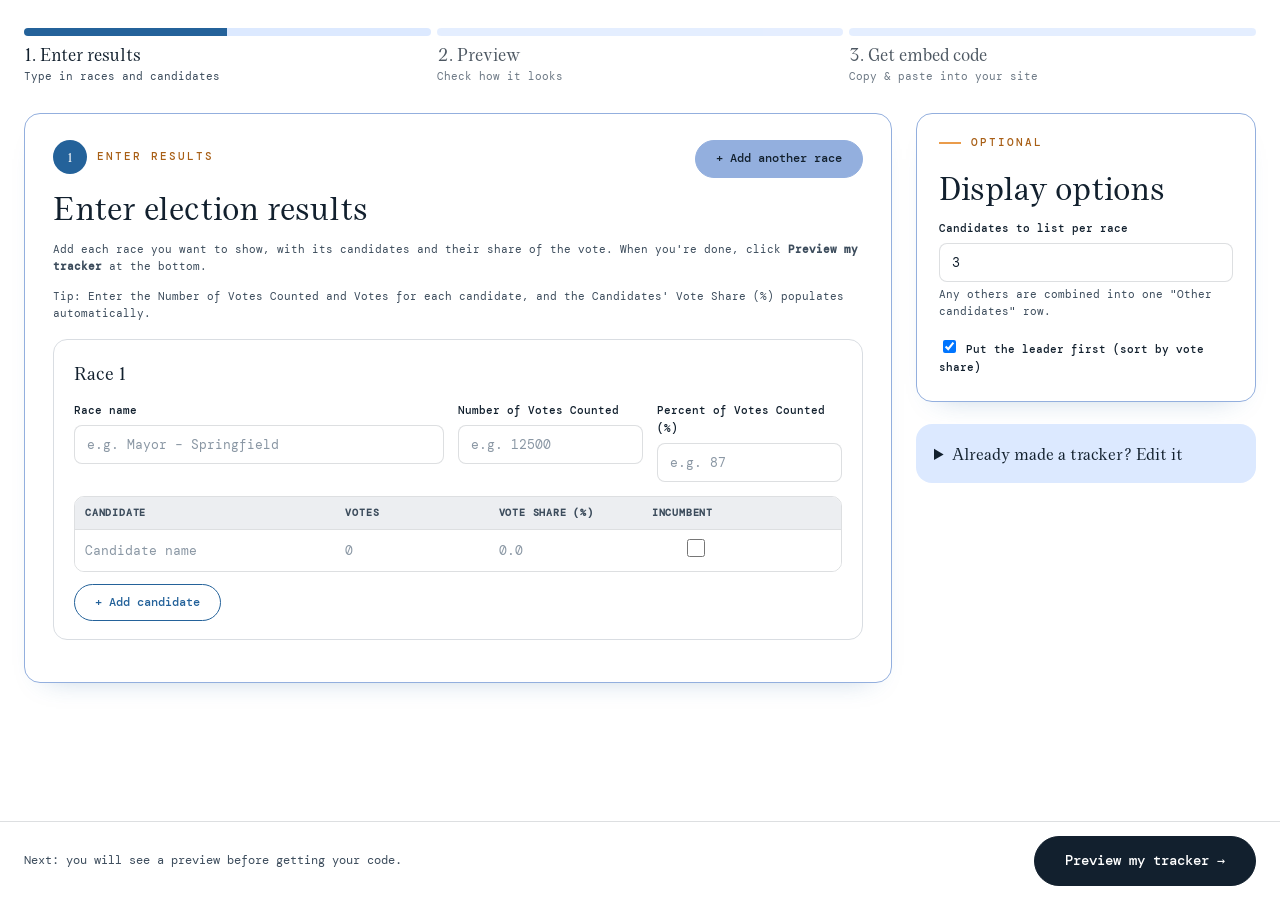
==== commit 05380af1: "update widget to tracker" ====
--- a/index.html
+++ b/index.html
@@ -3,424 +3,139 @@
 <head>
 <meta charset="UTF-8">
 <meta name="viewport" content="width=device-width, initial-scale=1.0">
-<title>Election Results Tracker</title>
+<title>Election Results Tracker – Step 1: Enter results</title>
+<link rel="preconnect" href="https://fonts.googleapis.com">
+<link rel="preconnect" href="https://fonts.gstatic.com" crossorigin>
+<link href="https://fonts.googleapis.com/css2?family=DM+Mono:wght@400;500&display=swap" rel="stylesheet">
+<link rel="stylesheet" href="brand.css">
 <style>
-  :root {
-    --border: #d0d5dd;
-    --bg: #f5f6f8;
-    --accent: #1a56db;
-    --leader: #ecfdf5;
-    --leader-border: #10b981;
-  }
-  body {
-    font-family: -apple-system, "Segoe UI", Roboto, Helvetica, Arial, sans-serif;
-    margin: 0;
-    background: var(--bg);
-    color: #1f2937;
-  }
-  header {
-    background: #111827;
-    color: #fff;
-    padding: 16px 24px;
-  }
-  header h1 { margin: 0; font-size: 18px; }
-  header p { margin: 4px 0 0; font-size: 12px; color: #9ca3af; }
-
-  .instructions {
-    max-width: 800px;
-    margin: 16px auto 0;
-    padding: 0 20px;
-  }
-  .instructions-box {
-    background: #fff;
-    border: 1px solid var(--border);
-    border-radius: 8px;
-    padding: 12px 18px;
-    font-size: 13px;
-    color: #4b5563;
-    line-height: 1.5;
-  }
-  .instructions-box strong { color: #1f2937; }
-  .instructions-box ol { margin: 6px 0 0; padding-left: 18px; }
-  .instructions-box li { margin-bottom: 4px; }
-
-  /* Step nav */
-  .step-nav {
-    max-width: 800px;
-    margin: 16px auto 0;
-    padding: 0 20px;
-  }
-  .step-nav-inner {
-    background: #fff;
-    border: 1px solid var(--border);
-    border-radius: 8px;
-    padding: 10px 18px;
-    display: flex;
-    justify-content: center;
-  }
-  .steps {
-    display: flex;
-    align-items: center;
-    gap: 10px;
-  }
-  .step {
-    cursor: pointer;
-    border: 1px solid var(--border);
-    background: #fff;
-    padding: 7px 16px;
-    border-radius: 6px;
-    font-size: 13px;
-    color: #6b7280;
-    display: flex;
-    align-items: center;
-    gap: 6px;
-  }
-  .step:hover { background: #f3f4f6; }
-  .step.active {
-    background: var(--accent);
-    color: #fff;
-    border-color: var(--accent);
-    font-weight: 600;
-  }
-  .step-num {
-    display: inline-flex;
-    align-items: center;
-    justify-content: center;
-    width: 20px;
-    height: 20px;
-    border-radius: 50%;
-    font-size: 11px;
-    font-weight: 700;
-    background: #e5e7eb;
-    color: #4b5563;
-  }
-  .step.active .step-num { background: rgba(255,255,255,0.25); color: #fff; }
-  .step-arrow { color: #9ca3af; font-size: 16px; }
-
-  main {
-    max-width: 800px;
-    margin: 0 auto;
-    padding: 20px;
-  }
-
-  /* Page toggling */
-  .page { display: none; }
-  .page.active { display: block; }
-  .page-content { display: flex; flex-direction: column; gap: 20px; }
-
-  /* Next / Back nav at bottom of each page */
-  .page-nav {
-    display: flex;
-    justify-content: space-between;
-    align-items: center;
-    padding-top: 4px;
-  }
-
-  .panel {
-    background: #fff;
-    border: 1px solid var(--border);
-    border-radius: 8px;
-    padding: 16px 20px;
-  }
-  .panel h2 {
-    font-size: 15px;
-    margin: 0 0 12px;
-    display: flex;
-    align-items: center;
-    justify-content: space-between;
-  }
-  /* (col-left / col-right removed — now using page-based layout) */
-
-  .race-form-grid {
-    display: grid;
-    grid-template-columns: repeat(3, 1fr);
-    gap: 10px;
-    margin-bottom: 12px;
-  }
-  label {
-    font-size: 11px;
-    text-transform: uppercase;
-    letter-spacing: .03em;
-    color: #6b7280;
-    display: block;
-    margin-bottom: 3px;
-  }
-  input[type=text], input[type=number] {
-    width: 100%;
-    padding: 6px 8px;
-    border: 1px solid var(--border);
-    border-radius: 5px;
-    font-size: 13px;
-    box-sizing: border-box;
-  }
-  table.candidates {
-    width: 100%;
-    border-collapse: collapse;
-    font-size: 13px;
-    margin-bottom: 10px;
-  }
-  table.candidates th, table.candidates td {
-    border: 1px solid var(--border);
-    padding: 6px 8px;
-    text-align: left;
-  }
-  table.candidates th { background: #f3f4f6; font-size: 11px; text-transform: uppercase; color: #6b7280; }
-  table.candidates td input { border: none; width: 100%; padding: 4px; font-size: 13px; background: transparent; }
-  table.candidates td input:focus { outline: 1px solid var(--accent); background: #fff; }
-  table.candidates td.incumbent-cell { text-align: center; }
-  .btn {
-    cursor: pointer;
-    border: 1px solid var(--border);
-    background: #fff;
-    padding: 6px 12px;
-    border-radius: 6px;
-    font-size: 12px;
-    color: #1f2937;
-  }
-  .btn:hover { background: #f3f4f6; }
-  .btn.primary { background: var(--accent); color: #fff; border-color: var(--accent); }
-  .btn.primary:hover { background: #1743ad; }
-  .btn.danger { color: #b91c1c; border-color: #fca5a5; }
-  .btn.danger:hover { background: #fef2f2; }
-  .row-actions { display: flex; gap: 8px; margin-bottom: 8px; }
-  .race-card {
-    border: 1px solid var(--border);
-    border-radius: 8px;
-    padding: 14px 16px;
-    margin-bottom: 14px;
-    background: #fafbfc;
-    position: relative;
-  }
-  .race-card-header {
-    display: flex;
-    justify-content: space-between;
-    align-items: baseline;
-    margin-bottom: 10px;
-  }
-  .race-card-header .title { font-weight: 600; font-size: 14px; }
-  .pct-input { max-width: 90px; }
-  .empty-state { color: #9ca3af; font-size: 13px; padding: 20px; text-align: center; }
-
-  /* Preview (reuses race-viewer visual style) */
-  #previewGrid {
-    display: grid;
-    grid-template-columns: 1fr;
-    gap: 14px;
-  }
-  .race-panel {
-    background: #fff;
-    border: 1px solid var(--border);
-    border-radius: 10px;
-    overflow: hidden;
-  }
-  .race-panel .head { padding: 12px 16px; border-bottom: 1px solid var(--border); background: #f9fafb; }
-  .race-panel .head .name { font-size: 15px; font-weight: 700; margin: 0; }
-  .race-panel .foot { padding: 10px 16px 14px; border-top: 1px solid var(--border); background: #f9fafb; }
-  .race-panel .foot .meta { font-size: 12px; color: #6b7280; display: flex; justify-content: flex-end; }
-  .progress-bar { height: 5px; background: #e5e7eb; border-radius: 3px; overflow: hidden; margin-top: 6px; }
-  .progress-bar > div { height: 100%; background: var(--accent); }
-  table.results { width: 100%; border-collapse: collapse; font-size: 13px; }
-  table.results th {
-    text-align: left; font-size: 10px; text-transform: uppercase; letter-spacing: .03em;
-    color: #6b7280; padding: 8px 16px 6px; border-bottom: 1px solid var(--border);
-  }
-  table.results td { padding: 8px 16px; border-bottom: 1px solid #f0f1f3; vertical-align: middle; }
-  table.results tr:last-child td { border-bottom: none; }
-  table.results tr.leader td { background: var(--leader); }
-  table.results tr.leader td.name-cell { border-left: 3px solid var(--leader-border); }
-  table.results tr.other td { color: #6b7280; font-style: italic; }
-  .name-cell { font-weight: 600; }
-  .votes-cell { text-align: right; font-variant-numeric: tabular-nums; white-space: nowrap; }
-  .share-cell { text-align: right; font-variant-numeric: tabular-nums; width: 130px; }
-  .share-bar-wrap { display: flex; align-items: center; gap: 8px; justify-content: flex-end; }
-  .share-bar { flex: 1; max-width: 70px; height: 6px; background: #eef0f3; border-radius: 3px; overflow: hidden; }
-  .share-bar > div { height: 100%; background: #9ca3af; }
-  tr.leader .share-bar > div { background: var(--leader-border); }
-  .share-pct { min-width: 46px; text-align: right; }
-  .preview-toolbar { display: flex; gap: 14px; align-items: center; flex-wrap: wrap; margin-bottom: 12px; }
-  .preview-toolbar .group {
-    display: flex; align-items: center; gap: 6px; background: #f9fafb;
-    border: 1px solid var(--border); border-radius: 6px; padding: 5px 10px;
-  }
-  .preview-toolbar label { margin: 0; font-size: 12px; color: #4b5563; text-transform: none; }
-  .preview-toolbar input[type=number] { width: 56px; }
-
-  /* Embed panel */
-  textarea#embedSnippet, textarea#importInput {
-    width: 100%;
-    height: 90px;
-    font-family: "SF Mono", Menlo, Consolas, monospace;
-    font-size: 12px;
-    border: 1px solid var(--border);
-    border-radius: 6px;
-    padding: 10px;
-    box-sizing: border-box;
-    white-space: pre;
-    resize: vertical;
-  }
-  .hint { font-size: 11px; color: #6b7280; margin-top: 4px; }
-  .size-warning { font-size: 11px; color: #b45309; margin-top: 6px; display: none; }
-  .size-warning.show { display: block; }
-  .import-row { display: flex; gap: 8px; align-items: flex-start; margin-top: 6px; }
-  .import-row textarea { flex: 1; }
-  .import-status { font-size: 12px; margin-top: 6px; }
-  .import-status.error { color: #b91c1c; }
-  .import-status.success { color: #067647; }
+  main { max-width: 1400px; margin: 28px auto 0; padding: 0 24px; display: grid; grid-template-columns: 1fr 340px; gap: 24px; align-items: start; }
+  @media (max-width: 860px) { main { grid-template-columns: 1fr; } .side { order: 2; } }
+  body { padding-bottom: 96px; }
+
+  .race-card { border: 1px solid #d9dde2; border-radius: 14px; padding: 18px 20px; margin-bottom: 16px; background: #fff; }
+  .race-card-header { display: flex; justify-content: space-between; align-items: center; margin-bottom: 14px; gap: 8px; }
+  .race-card-header .title { font-family: var(--serif); font-weight: 400; font-size: 19px; }
+  .race-form-grid { display: grid; grid-template-columns: 2fr 1fr 1fr; gap: 14px; margin-bottom: 14px; }
+  @media (max-width: 700px) { .race-form-grid { grid-template-columns: 1fr; } }
+  .panel h2 { font-size: 34px; }
+  .panel .lead { font-size: 11px; }
+  .panel-top { display: flex; justify-content: space-between; align-items: flex-start; gap: 12px; }
+  .step-badge { display: inline-flex; align-items: center; gap: 10px; margin-bottom: 6px; }
+  .step-badge .n { width: 34px; height: 34px; border-radius: 50%; background: var(--navy); color: #fff; font-family: var(--serif); font-weight: 400; display: inline-flex; align-items: center; justify-content: center; }
+  .step-badge .eyebrow { margin: 0; }
+  .step-badge .eyebrow::before { display: none; }
+  .auto-note { font-size: 11px; color: var(--ink-soft); margin: -6px 0 16px; }
+
+  table.candidates { width: 100%; border-collapse: separate; border-spacing: 0; font-size: 13px; margin-bottom: 12px; border: 1px solid var(--line); border-radius: 10px; overflow: hidden; }
+  table.candidates th { background: #eceef1; font-size: 10px; letter-spacing: .08em; text-transform: uppercase; color: var(--ink-soft); padding: 8px 10px; text-align: left; }
+  table.candidates td { border-top: 1px solid var(--line); padding: 2px; background: #fff; }
+  table.candidates td input[type=text], table.candidates td input[type=number] { border: none; padding: 10px 8px; background: transparent; border-radius: 0; }
+  table.candidates td input:focus { background: #f5f9ff; }
+  table.candidates td.center { text-align: center; }
+  table.candidates td.center input { width: 18px; height: 18px; accent-color: var(--navy); }
+
+  .options-stack { display: flex; flex-direction: column; gap: 16px; }
+  .options-grid { display: flex; gap: 28px; flex-wrap: wrap; align-items: flex-end; }
+  .options-grid .opt { min-width: 200px; }
+  .options-grid .check { display: flex; align-items: center; gap: 10px; font-size: 13px; font-weight: 400; margin: 0; padding-bottom: 10px; }
+  .options-grid .check input { width: 18px; height: 18px; accent-color: var(--navy); }
+
+  .side .panel { padding: 20px 22px; }
+  .side details { background: var(--tint); border-radius: 16px; padding: 16px 18px; }
+  .side summary { cursor: pointer; font-family: var(--serif); font-weight: 400; font-size: 17px; }
+  .side details p { font-size: 12px; color: var(--ink-soft); }
+  .side textarea { height: 110px; font-size: 11px; resize: vertical; }
+  .import-status { font-size: 12px; margin-top: 10px; font-weight: 500; }
+  .import-status.error { color: var(--error); }
+  .import-status.success { color: var(--ok); }
+
+  .action-bar {
+    position: fixed; left: 0; right: 0; bottom: 0; background: rgba(255,255,255,.96); backdrop-filter: blur(6px);
+    border-top: 1px solid var(--line); padding: 14px 24px; display: flex; justify-content: flex-end; align-items: center; gap: 16px; flex-wrap: wrap; z-index: 20;
+  }
+  .action-bar .hint { margin-right: auto; font-size: 11.5px; color: var(--ink-soft); }
+  .action-bar .msg { font-size: 12px; color: var(--error); font-weight: 500; }
 </style>
 </head>
 <body>
-<header>
-  <h1>Election Results Tracker</h1>
-  <p>Create race result data, preview it live, and generate a self-contained embed link.</p>
-</header>
-
-<div class="instructions">
-  <div class="instructions-box">
-    <strong>Getting started</strong>
-    <ol>
-      <li><strong>Import existing data</strong> — paste a previously generated embed link (or just its <code>data=</code> value) into the Import box to load races back into the form.</li>
-      <li><strong>Enter data from scratch</strong> — click "+ Add Race", fill in race names and candidates, and adjust vote shares and % counted as results come in.</li>
-      <li><strong>Preview &amp; export</strong> — click "Preview &amp; Embed →" to see how the results will look and copy the generated <code>&lt;iframe&gt;</code> snippet. The data is encoded directly in the URL — no CSV file, hosting, or server needed.</li>
-    </ol>
-  </div>
-</div>
-
-<nav class="step-nav">
-  <div class="step-nav-inner">
-    <div class="steps">
-      <button class="step active" data-step="1"><span class="step-num">1</span> Import &amp; Edit</button>
-      <span class="step-arrow">→</span>
-      <button class="step" data-step="2"><span class="step-num">2</span> Preview &amp; Embed</button>
+<ol class="stepper" aria-label="Progress">
+  <li class="step active" aria-current="step"><span class="num">1</span><div><div class="st-title">Enter results</div><div class="st-desc">Type in races and candidates</div></div></li>
+  <li class="step " id="step2Pill"><span class="num">2</span><div><div class="st-title">Preview</div><div class="st-desc">Check how it looks</div></div></li>
+  <li class="step " id="step3Pill"><span class="num">3</span><div><div class="st-title">Get embed code</div><div class="st-desc">Copy &amp; paste into your site</div></div></li>
+</ol>
+
+<main>
+  <section>
+    <div class="panel">
+      <div class="panel-top"><div class="step-badge"><span class="n">1</span><span class="eyebrow">Enter results</span></div>
+      <button class="btn secondary" id="addRaceBtn">+ Add another race</button></div>
+      <h2>Enter election results</h2>
+      <p class="lead">Add each race you want to show, with its candidates and their share of the vote. When you're done, click <strong>Preview my tracker</strong> at the bottom.</p>
+      <p class="auto-note">Tip: Enter the Number of Votes Counted and Votes for each candidate, and the Candidates' Vote Share (%) populates automatically.</p>
+      <div id="racesContainer"></div>
     </div>
-  </div>
-</nav>
-
-<main>
-  <!-- ── Page 1: Import & Edit ── -->
-  <div class="page active" id="page1">
-    <div class="page-content">
-      <div class="panel">
-        <h2>Import</h2>
-        <p class="hint" style="margin-top:0;">Paste an existing embed link (or just its <code>data=</code> value) to load its races back into the form below.</p>
-        <div class="import-row">
-          <textarea id="importInput" placeholder='Paste embed link, e.g. race-viewer.html?embed=1&amp;data=...'></textarea>
-          <button class="btn primary" id="importBtn">Import</button>
+
+  </section>
+
+  <aside class="side">
+    <div class="panel">
+      <div class="eyebrow">Optional</div>
+      <h2>Display options</h2>
+      <div class="options-stack">
+        <div class="opt">
+          <label for="maxCandidates">Candidates to list per race</label>
+          <input type="number" id="maxCandidates" min="1" value="3">
+          <div class="lead" style="margin:4px 0 0;font-size:11px;">Any others are combined into one "Other candidates" row.</div>
         </div>
-        <div class="import-status" id="importStatus"></div>
-      </div>
-
-      <div class="panel">
-        <h2>
-          Races
-          <span>
-            <button class="btn primary" id="addRaceBtn">+ Add Race</button>
-          </span>
-        </h2>
-        <div id="racesContainer"></div>
-        <div class="empty-state" id="emptyState">No races yet. Click "+ Add Race" to start.</div>
-      </div>
-
-      <div class="page-nav">
-        <span></span>
-        <button class="btn primary" id="nextBtn">Preview &amp; Embed →</button>
+        <label class="check"><input type="checkbox" id="sortToggle" checked> Put the leader first (sort by vote share)</label>
       </div>
     </div>
-  </div>
-
-  <!-- ── Page 2: Preview & Embed ── -->
-  <div class="page" id="page2">
-    <div class="page-content">
-      <div class="panel">
-        <h2>Live Preview</h2>
-        <div class="preview-toolbar">
-          <div class="group">
-            <label for="maxCandidates">Max candidates shown</label>
-            <input type="number" id="maxCandidates" min="1" value="3">
-          </div>
-          <div class="group">
-            <label for="sortToggle">
-              <input type="checkbox" id="sortToggle" checked style="vertical-align:middle;">
-              Sort by vote share
-            </label>
-          </div>
-        </div>
-        <div id="previewGrid">
-          <div class="empty-state">Add a race to see a live preview.</div>
-        </div>
-      </div>
-
-      <div class="panel">
-        <h2>Embed Link</h2>
-        <p class="hint" style="margin-top:0;">Generates a self-contained link to <code>race-viewer.html</code> with your race data encoded directly in the URL. No hosting, no CSV file, no CORS — just copy the snippet below into another page.</p>
-        <textarea id="embedSnippet" readonly spellcheck="false" placeholder="Add at least one race to generate an embed link..."></textarea>
-        <div class="row-actions" style="margin-top:8px;">
-          <button class="btn" id="embedCopySnippetBtn">Copy embed HTML</button>
-          <button class="btn" id="embedCopyLinkBtn">Copy link only</button>
-        </div>
-        <div class="size-warning" id="sizeWarning"></div>
-      </div>
-
-      <div class="page-nav">
-        <button class="btn" id="backBtn">← Back to Edit</button>
-        <span></span>
-      </div>
-    </div>
-  </div>
+    <details id="importDetails">
+      <summary>Already made a tracker? Edit it</summary>
+      <p>Paste the embed code or link you got earlier and we'll load its results back into the form.</p>
+      <label for="importInput" class="sr-only" style="position:absolute;left:-9999px;">Existing embed code or link</label>
+      <textarea id="importInput" placeholder="Paste your embed code or link here"></textarea>
+      <div style="margin-top:8px;"><button class="btn primary" id="importBtn">Load into form</button></div>
+      <div class="import-status" id="importStatus" role="status"></div>
+    </details>
+  </aside>
 </main>
 
+<div class="action-bar">
+  <span class="hint">Next: you will see a preview before getting your code.</span>
+  <span class="msg" id="formMsg" role="alert"></span>
+  <button class="btn primary big" id="previewBtn">Preview my tracker →</button>
+</div>
+
+<script src="shared.js"></script>
 <script>
-/* ───────────────────────── State ───────────────────────── */
-
 let races = [];
-let raceIdCounter = 0;
-
-function newRace() {
-  raceIdCounter += 1;
-  return {
-    id: raceIdCounter,
-    race_name: "",
-    pct_counted: "",
-    total_votes: "",
-    candidates: [newCandidate()]
-  };
-}
-
-function newCandidate() {
-  return { name: "", vote_share: "", votes: "", incumbent: false };
-}
-
-/* ───────────────────────── Vote sync helpers ───────────────────────── */
-
-/** When vote_share changes (or total_votes changes), recompute candidate votes. */
-function syncVotesFromShare(race, cand) {
-  const total = parseFloat(race.total_votes);
-  const share = parseFloat(cand.vote_share);
-  if (!isNaN(total) && total > 0 && !isNaN(share)) {
-    cand.votes = Math.round(total * share / 100);
-  }
-}
-
-/** When candidate votes change, recompute vote_share from votes / total_votes. */
-function syncShareFromVotes(race, cand) {
-  const total = parseFloat(race.total_votes);
-  const votes = parseFloat(cand.votes);
-  if (!isNaN(total) && total > 0 && !isNaN(votes)) {
-    cand.vote_share = parseFloat((votes / total * 100).toFixed(2));
-  }
-}
-
-/** Recompute all candidate votes for a race (called when total_votes changes). */
-function syncAllVotesFromShare(race) {
-  race.candidates.forEach(cand => syncVotesFromShare(race, cand));
-}
-
-/* ───────────────────────── Form rendering ───────────────────────── */
-
-function renderForm() {
+
+/* ───────────── Form rendering ───────────── */
+
+function makeField(labelText, id, value, onChange, type, placeholder, invalid) {
+  const wrap = document.createElement("div");
+  const label = document.createElement("label");
+  label.textContent = labelText;
+  label.htmlFor = id;
+  wrap.appendChild(label);
+  const input = document.createElement("input");
+  input.id = id;
+  input.type = type || "text";
+  input.value = value;
+  if (type === "number") { input.step = "0.1"; input.min = "0"; input.max = "100"; }
+  if (placeholder) input.placeholder = placeholder;
+  if (invalid) input.classList.add("invalid");
+  input.oninput = (e) => { input.classList.remove("invalid"); onChange(e.target.value); };
+  wrap.appendChild(input);
+  return wrap;
+}
+
+function renderForm(errors) {
+  errors = errors || {};
   const container = document.getElementById("racesContainer");
-  const emptyState = document.getElementById("emptyState");
   container.innerHTML = "";
-  emptyState.style.display = races.length === 0 ? "block" : "none";
 
   races.forEach((race, rIdx) => {
     const card = document.createElement("div");
@@ -430,45 +145,46 @@
     header.className = "race-card-header";
     const title = document.createElement("div");
     title.className = "title";
-    title.textContent = race.race_name ? race.race_name : `Race #${rIdx + 1}`;
+    title.textContent = race.race_name || `Race ${rIdx + 1}`;
     header.appendChild(title);
-
-    const removeRaceBtn = document.createElement("button");
-    removeRaceBtn.className = "btn danger";
-    removeRaceBtn.textContent = "Remove Race";
-    removeRaceBtn.onclick = () => { races.splice(rIdx, 1); refreshAll(); };
-    header.appendChild(removeRaceBtn);
+    if (races.length > 1) {
+      const removeRaceBtn = document.createElement("button");
+      removeRaceBtn.className = "btn danger";
+      removeRaceBtn.textContent = "Remove race";
+      removeRaceBtn.onclick = () => { races.splice(rIdx, 1); renderForm(); };
+      header.appendChild(removeRaceBtn);
+    }
     card.appendChild(header);
 
+    const shareInputs = [];
     const grid = document.createElement("div");
     grid.className = "race-form-grid";
-    grid.appendChild(makeField("Race Name", race.race_name, (v) => { race.race_name = v; title.textContent = v || `Race #${rIdx + 1}`; refreshPreviewAndEmbed(); }, "text", "e.g. U.S. Senate - Ohio"));
-    grid.appendChild(makeField("% of Vote Counted", race.pct_counted, (v) => { race.pct_counted = v; refreshPreviewAndEmbed(); }, "number", "e.g. 87"));
-    grid.appendChild(makeField("Total Votes", race.total_votes, (v) => {
-      race.total_votes = v;
-      syncAllVotesFromShare(race);
-      // Update all votes inputs in this race's candidate table
-      const votesInputs = card.querySelectorAll("input[data-field='votes']");
-      race.candidates.forEach((c, i) => {
-        if (votesInputs[i]) votesInputs[i].value = c.votes;
-      });
-      refreshPreviewAndEmbed();
-    }, "number", "e.g. 1500000"));
+    grid.appendChild(makeField("Race name", `race-${race.id}-name`, race.race_name,
+      (v) => { race.race_name = v; title.textContent = v || `Race ${rIdx + 1}`; },
+      "text", "e.g. Mayor – Springfield", errors[`r${rIdx}`]));
+    grid.appendChild(makeField("Number of Votes Counted", `race-${race.id}-total`, race.total_votes || "",
+      (v) => { race.total_votes = v; recomputeShares(race, shareInputs); }, "number", "e.g. 12500", errors[`t${rIdx}`]));
+    grid.appendChild(makeField("Percent of Votes Counted (%)", `race-${race.id}-pct`, race.pct_counted,
+      (v) => { race.pct_counted = v; }, "number", "e.g. 87", errors[`p${rIdx}`]));
     card.appendChild(grid);
+    if (errors[`r${rIdx}`]) {
+      const e = document.createElement("div");
+      e.className = "field-error";
+      e.textContent = errors[`r${rIdx}`];
+      card.insertBefore(e, grid.nextSibling);
+    }
 
     const table = document.createElement("table");
     table.className = "candidates";
-    const thead = document.createElement("thead");
-    thead.innerHTML = `<tr>
-      <th style="width:36%">Candidate Name</th>
-      <th style="width:18%">Vote Share (%)</th>
-      <th style="width:18%">Votes</th>
-      <th style="width:16%">Incumbent</th>
-      <th style="width:8%"></th>
-    </tr>`;
-    table.appendChild(thead);
-
+    table.innerHTML = `<thead><tr>
+      <th style="width:34%">Candidate</th>
+      <th style="width:20%">Votes</th>
+      <th style="width:20%">Vote share (%)</th>
+      <th style="width:14%">Incumbent</th>
+      <th style="width:12%"><span style="position:absolute;left:-9999px;">Remove</span></th>
+    </tr></thead>`;
     const tbody = document.createElement("tbody");
+
     race.candidates.forEach((cand, cIdx) => {
       const tr = document.createElement("tr");
 
@@ -477,65 +193,75 @@
       nameInput.type = "text";
       nameInput.value = cand.name;
       nameInput.placeholder = "Candidate name";
-      nameInput.oninput = (e) => { cand.name = e.target.value; refreshPreviewAndEmbed(); };
+      nameInput.setAttribute("aria-label", `Race ${rIdx + 1} candidate ${cIdx + 1} name`);
+      if (errors[`c${rIdx}_${cIdx}`]) nameInput.classList.add("invalid");
+      nameInput.oninput = (e) => { cand.name = e.target.value; nameInput.classList.remove("invalid"); };
+      nameInput.onkeydown = (e) => {
+        if (e.key === "Enter" && cIdx === race.candidates.length - 1) {
+          e.preventDefault();
+          race.candidates.push(newCandidate());
+          renderForm();
+          focusCandidate(rIdx, race.candidates.length - 1);
+        }
+      };
       nameTd.appendChild(nameInput);
       tr.appendChild(nameTd);
+
+      const votesTd = document.createElement("td");
+      const votesInput = document.createElement("input");
+      votesInput.type = "number";
+      votesInput.min = "0";
+      votesInput.step = "1";
+      votesInput.value = cand.votes || "";
+      votesInput.placeholder = "0";
+      votesInput.setAttribute("aria-label", `Race ${rIdx + 1} candidate ${cIdx + 1} votes`);
+      if (errors[`v${rIdx}_${cIdx}`]) votesInput.classList.add("invalid");
+      votesInput.oninput = (e) => { cand.votes = e.target.value; votesInput.classList.remove("invalid"); recomputeShares(race, shareInputs); };
+      votesTd.appendChild(votesInput);
+      tr.appendChild(votesTd);
 
       const shareTd = document.createElement("td");
       const shareInput = document.createElement("input");
       shareInput.type = "number";
       shareInput.step = "0.1";
+      shareInput.min = "0";
+      shareInput.max = "100";
       shareInput.value = cand.vote_share;
       shareInput.placeholder = "0.0";
-      shareInput.className = "pct-input";
-      shareInput.oninput = (e) => {
-        cand.vote_share = e.target.value;
-        syncVotesFromShare(race, cand);
-        votesInput.value = cand.votes;
-        refreshPreviewAndEmbed();
-      };
+      shareInput.setAttribute("aria-label", `Race ${rIdx + 1} candidate ${cIdx + 1} vote share`);
+      if (errors[`s${rIdx}_${cIdx}`]) shareInput.classList.add("invalid");
+      shareInput.oninput = (e) => { cand.vote_share = e.target.value; shareInput.classList.remove("invalid"); };
+      shareInputs[cIdx] = shareInput;
       shareTd.appendChild(shareInput);
       tr.appendChild(shareTd);
 
-      const votesTd = document.createElement("td");
-      const votesInput = document.createElement("input");
-      votesInput.type = "number";
-      votesInput.step = "1";
-      votesInput.value = cand.votes;
-      votesInput.placeholder = "0";
-      votesInput.setAttribute("data-field", "votes");
-      votesInput.oninput = (e) => {
-        cand.votes = e.target.value;
-        syncShareFromVotes(race, cand);
-        shareInput.value = cand.vote_share;
-        refreshPreviewAndEmbed();
-      };
-      votesTd.appendChild(votesInput);
-      tr.appendChild(votesTd);
-
       const incTd = document.createElement("td");
-      incTd.className = "incumbent-cell";
+      incTd.className = "center";
       const incInput = document.createElement("input");
       incInput.type = "checkbox";
       incInput.checked = !!cand.incumbent;
+      incInput.setAttribute("aria-label", `Race ${rIdx + 1} candidate ${cIdx + 1} is incumbent`);
       incInput.onchange = (e) => {
         cand.incumbent = e.target.checked;
         if (e.target.checked) {
           race.candidates.forEach((c, i) => { if (i !== cIdx) c.incumbent = false; });
           renderForm();
         }
-        refreshPreviewAndEmbed();
       };
       incTd.appendChild(incInput);
       tr.appendChild(incTd);
 
       const actionTd = document.createElement("td");
-      const removeCandBtn = document.createElement("button");
-      removeCandBtn.className = "btn danger";
-      removeCandBtn.textContent = "✕";
-      removeCandBtn.title = "Remove candidate";
-      removeCandBtn.onclick = () => { race.candidates.splice(cIdx, 1); refreshAll(); };
-      actionTd.appendChild(removeCandBtn);
+      actionTd.className = "center";
+      if (race.candidates.length > 1) {
+        const removeCandBtn = document.createElement("button");
+        removeCandBtn.className = "btn danger";
+        removeCandBtn.textContent = "✕";
+        removeCandBtn.title = "Remove candidate";
+        removeCandBtn.setAttribute("aria-label", "Remove candidate");
+        removeCandBtn.onclick = () => { race.candidates.splice(cIdx, 1); renderForm(); };
+        actionTd.appendChild(removeCandBtn);
+      }
       tr.appendChild(actionTd);
 
       tbody.appendChild(tr);
@@ -543,482 +269,112 @@
     table.appendChild(tbody);
     card.appendChild(table);
 
-    const rowActions = document.createElement("div");
-    rowActions.className = "row-actions";
     const addCandBtn = document.createElement("button");
     addCandBtn.className = "btn";
-    addCandBtn.textContent = "+ Add Candidate";
-    addCandBtn.onclick = () => { race.candidates.push(newCandidate()); refreshAll(); };
-    rowActions.appendChild(addCandBtn);
-    card.appendChild(rowActions);
+    addCandBtn.textContent = "+ Add candidate";
+    addCandBtn.onclick = () => {
+      race.candidates.push(newCandidate());
+      renderForm();
+      focusCandidate(rIdx, race.candidates.length - 1);
+    };
+    card.appendChild(addCandBtn);
 
     container.appendChild(card);
   });
 }
 
-function makeField(labelText, value, onChange, type, placeholder) {
-  const wrap = document.createElement("div");
-  const label = document.createElement("label");
-  label.textContent = labelText;
-  wrap.appendChild(label);
-  const input = document.createElement("input");
-  input.type = type || "text";
-  input.value = value;
-  if (placeholder) input.placeholder = placeholder;
-  input.oninput = (e) => onChange(e.target.value);
-  wrap.appendChild(input);
-  return wrap;
+function recomputeShares(race, shareInputs) {
+  const sum = race.candidates.reduce((t, c) => t + (Number(c.votes) || 0), 0);
+  const total = Number(race.total_votes) || sum;
+  if (!total) return;
+  race.candidates.forEach((c, i) => {
+    if (c.votes === undefined || c.votes === "") return;
+    const share = Math.round((Number(c.votes) / total) * 1000) / 10;
+    c.vote_share = share;
+    if (shareInputs[i]) { shareInputs[i].value = share; shareInputs[i].classList.remove("invalid"); }
+  });
+}
+
+function focusCandidate(rIdx, cIdx) {
+  const cards = document.querySelectorAll(".race-card");
+  const rows = cards[rIdx] && cards[rIdx].querySelectorAll("table.candidates tbody tr");
+  const input = rows && rows[cIdx] && rows[cIdx].querySelector("input[type=text]");
+  if (input) input.focus();
 }
 
 document.getElementById("addRaceBtn").onclick = () => {
   races.push(newRace());
-  refreshAll();
+  renderForm();
+  const last = races[races.length - 1];
+  const el = document.getElementById(`race-${last.id}-name`);
+  if (el) { el.focus(); el.scrollIntoView({ block: "center" }); }
 };
 
-function refreshAll() {
+/* ───────────── Validation & continue to Step 2 ───────────── */
+
+function validate() {
+  const errors = {};
+  const msgs = [];
+  const filled = races.filter(isRaceFilled);
+  if (filled.length === 0) {
+    return { errors, msg: "Add at least one race with a name and candidates." };
+  }
+  races.forEach((race, rIdx) => {
+    if (!isRaceFilled(race)) return;
+    if (!race.race_name.trim()) { errors[`r${rIdx}`] = "Give this race a name."; }
+    if (String(race.total_votes || "").trim() === "") { errors[`t${rIdx}`] = true; }
+    if (String(race.pct_counted).trim() === "") { errors[`p${rIdx}`] = true; }
+    let missing = !!(errors[`r${rIdx}`] || errors[`t${rIdx}`] || errors[`p${rIdx}`]);
+    let total = 0;
+    race.candidates.forEach((c, cIdx) => {
+      if (!c.name.trim()) { errors[`c${rIdx}_${cIdx}`] = true; missing = true; }
+      if (String(c.votes || "").trim() === "") { errors[`v${rIdx}_${cIdx}`] = true; missing = true; }
+      if (String(c.vote_share).trim() === "") { errors[`s${rIdx}_${cIdx}`] = true; missing = true; }
+      else {
+        const n = Number(c.vote_share);
+        if (isNaN(n) || n < 0 || n > 100) { errors[`s${rIdx}_${cIdx}`] = true; }
+        else total += n;
+      }
+    });
+    if (missing && !errors[`r${rIdx}`]) errors[`r${rIdx}`] = "Fill in all required fields (everything except Incumbent).";
+    const voteSum = race.candidates.reduce((t, c) => t + (Number(c.votes) || 0), 0);
+    if (Number(race.total_votes) > 0 && voteSum !== Number(race.total_votes)) {
+      errors[`r${rIdx}`] = errors[`r${rIdx}`] || `Candidate votes add up to ${voteSum.toLocaleString()}, which doesn't match the Number of Votes Counted (${Number(race.total_votes).toLocaleString()}).`;
+    }
+    if (total > 100.5) { if (!errors[`r${rIdx}`]) errors[`r${rIdx}`] = `Vote shares add up to ${total.toFixed(1)}%, which is more than 100%.`; }
+    if (race.pct_counted !== "" && (Number(race.pct_counted) < 0 || Number(race.pct_counted) > 100)) {
+      errors[`r${rIdx}`] = errors[`r${rIdx}`] || "“Votes counted” must be between 0 and 100.";
+    }
+  });
+  const count = Object.keys(errors).length;
+  return { errors, msg: count ? "Please fix the highlighted items, then try again." : "" };
+}
+
+document.getElementById("previewBtn").onclick = () => {
+  const { errors, msg } = validate();
+  document.getElementById("formMsg").textContent = msg;
+  if (msg) {
+    renderForm(errors);
+    const first = document.querySelector(".invalid, .field-error");
+    if (first) first.scrollIntoView({ block: "center" });
+    return;
+  }
+  const max = Math.max(1, parseInt(document.getElementById("maxCandidates").value, 10) || 3);
+  const sort = document.getElementById("sortToggle").checked;
+  window.location.href = "publish.html" + buildHash(races, max, sort);
+};
+
+/* ───────────── Import an existing widget ───────────── */
+
+function loadFromParams(params) {
+  const csvText = decodeCsvFromUrl(params.data);
+  const imported = csvToRaces(csvText);
+  if (imported.length === 0) throw new Error("No races found.");
+  races = imported;
+  document.getElementById("maxCandidates").value = params.max;
+  document.getElementById("sortToggle").checked = params.sort;
   renderForm();
-  refreshPreviewAndEmbed();
-}
-
-/* ───────────────────────── CSV build/parse (shared model) ───────────────────────── */
-
-function csvEscape(value) {
-  if (value === null || value === undefined) return "";
-  const str = String(value);
-  if (str.includes(",") || str.includes('"') || str.includes("\n") || str.includes("\r")) {
-    return '"' + str.replace(/"/g, '""') + '"';
-  }
-  return str;
-}
-
-function racesToCsv() {
-  const cleanRaces = races.filter(r => r.race_name.trim() !== "" || r.candidates.some(c => c.name.trim() !== ""));
-  if (cleanRaces.length === 0) return "";
-
-  let maxCandidates = 0;
-  cleanRaces.forEach(r => {
-    const validCount = r.candidates.filter(c => c.name && c.name.trim() !== "").length;
-    if (validCount > maxCandidates) maxCandidates = validCount;
-  });
-  if (maxCandidates === 0) maxCandidates = 1;
-
-  const headers = ["race_name", "incumbent", "pct_counted", "total_votes"];
-  for (let i = 1; i <= maxCandidates; i++) {
-    headers.push(`candidate_${i}_name`, `candidate_${i}_vote_share`, `candidate_${i}_votes`, `candidate_${i}_incumbent`);
-  }
-
-  const rows = cleanRaces.map(race => {
-    const candidates = race.candidates
-      .filter(c => c.name && c.name.trim() !== "")
-      .map(c => ({
-        name: c.name.trim(),
-        vote_share: c.vote_share === "" ? null : Number(c.vote_share),
-        votes: c.votes === "" ? null : Number(c.votes),
-        incumbent: !!c.incumbent
-      }));
-    const incumbentCandidate = candidates.find(c => c.incumbent);
-
-    const fields = [
-      race.race_name.trim(),
-      incumbentCandidate ? incumbentCandidate.name : "",
-      race.pct_counted === "" ? "" : Number(race.pct_counted),
-      race.total_votes === "" ? "" : Number(race.total_votes)
-    ];
-    for (let i = 0; i < maxCandidates; i++) {
-      if (i < candidates.length) {
-        fields.push(candidates[i].name);
-        fields.push(candidates[i].vote_share === null ? "" : candidates[i].vote_share);
-        fields.push(candidates[i].votes === null ? "" : candidates[i].votes);
-        fields.push(candidates[i].incumbent ? "true" : "false");
-      } else {
-        fields.push("", "", "", "");
-      }
-    }
-    return fields.map(csvEscape).join(",");
-  });
-
-  return [headers.join(","), ...rows].join("\n");
-}
-
-function parseCsvRow(line) {
-  const fields = [];
-  let i = 0;
-  let field = "";
-  let inQuotes = false;
-  while (i < line.length) {
-    const ch = line[i];
-    if (inQuotes) {
-      if (ch === '"') {
-        if (i + 1 < line.length && line[i + 1] === '"') { field += '"'; i += 2; }
-        else { inQuotes = false; i++; }
-      } else { field += ch; i++; }
-    } else {
-      if (ch === '"') { inQuotes = true; i++; }
-      else if (ch === ',') { fields.push(field); field = ""; i++; }
-      else { field += ch; i++; }
-    }
-  }
-  fields.push(field);
-  return fields;
-}
-
-function parseCsv(text) {
-  const rows = [];
-  let current = "";
-  let inQuotes = false;
-  for (let i = 0; i < text.length; i++) {
-    const ch = text[i];
-    if (ch === '"') { inQuotes = !inQuotes; current += ch; }
-    else if ((ch === '\n' || ch === '\r') && !inQuotes) {
-      if (ch === '\r' && i + 1 < text.length && text[i + 1] === '\n') i++;
-      if (current.trim().length > 0) rows.push(parseCsvRow(current));
-      current = "";
-    } else { current += ch; }
-  }
-  if (current.trim().length > 0) rows.push(parseCsvRow(current));
-  return rows;
-}
-
-function csvToRaces(text) {
-  const rows = parseCsv(text);
-  if (rows.length < 2) throw new Error("CSV appears empty or has only a header row.");
-
-  const headers = rows[0].map(h => h.trim().toLowerCase());
-
-  // Discover fixed columns by name
-  const raceNameIdx = headers.indexOf("race_name");
-  const incumbentIdx = headers.indexOf("incumbent");
-  const pctCountedIdx = headers.indexOf("pct_counted");
-  const totalVotesIdx = headers.indexOf("total_votes");
-
-  // Discover candidate column groups by header pattern
-  const candidateNums = new Set();
-  headers.forEach(h => {
-    const m = h.match(/^candidate_(\d+)_name$/);
-    if (m) candidateNums.add(parseInt(m[1], 10));
-  });
-  const sortedNums = Array.from(candidateNums).sort((a, b) => a - b);
-  const candidateGroups = sortedNums.map(n => ({
-    nameIdx: headers.indexOf(`candidate_${n}_name`),
-    shareIdx: headers.indexOf(`candidate_${n}_vote_share`),
-    votesIdx: headers.indexOf(`candidate_${n}_votes`),
-    incIdx: headers.indexOf(`candidate_${n}_incumbent`)
-  }));
-
-  const result = [];
-  for (let r = 1; r < rows.length; r++) {
-    const fields = rows[r];
-    raceIdCounter += 1;
-
-    const raceName = raceNameIdx !== -1 ? (fields[raceNameIdx] || "") : "";
-    const incumbent = incumbentIdx !== -1 ? (fields[incumbentIdx] || "") : "";
-    const pctCounted = pctCountedIdx !== -1 ? (fields[pctCountedIdx] || "") : "";
-    const totalVotes = totalVotesIdx !== -1 ? (fields[totalVotesIdx] || "") : "";
-
-    const candidates = [];
-    candidateGroups.forEach(g => {
-      const candName = (g.nameIdx !== -1 && g.nameIdx < fields.length ? fields[g.nameIdx] : "").trim();
-      if (candName === "") return;
-      const candShare = g.shareIdx !== -1 && g.shareIdx < fields.length ? fields[g.shareIdx] : "";
-      const candVotes = g.votesIdx !== -1 && g.votesIdx < fields.length ? fields[g.votesIdx] : "";
-      const candInc = g.incIdx !== -1 && g.incIdx < fields.length ? fields[g.incIdx] : "";
-      candidates.push({
-        name: candName,
-        vote_share: candShare === "" ? "" : Number(candShare),
-        votes: candVotes === "" ? "" : Number(candVotes),
-        incumbent: candInc.toLowerCase() === "true" || (!!incumbent && candName === incumbent)
-      });
-    });
-    if (candidates.length === 0) candidates.push(newCandidate());
-
-    result.push({
-      id: raceIdCounter,
-      race_name: raceName,
-      pct_counted: pctCounted === "" ? "" : Number(pctCounted),
-      total_votes: totalVotes === "" ? "" : Number(totalVotes),
-      candidates
-    });
-  }
-  return result;
-}
-
-/* ───────────────────────── Base64url encode/decode (matches race-viewer.html) ───────────────────────── */
-
-function encodeCsvForUrl(text) {
-  const bytes = new TextEncoder().encode(text);
-  let binary = "";
-  bytes.forEach(b => { binary += String.fromCharCode(b); });
-  return btoa(binary).replace(/\+/g, "-").replace(/\//g, "_").replace(/=+$/, "");
-}
-
-function decodeCsvFromUrl(encoded) {
-  const b64 = encoded.replace(/-/g, "+").replace(/_/g, "/");
-  const binary = atob(b64);
-  const bytes = new Uint8Array(binary.length);
-  for (let i = 0; i < binary.length; i++) bytes[i] = binary.charCodeAt(i);
-  return new TextDecoder().decode(bytes);
-}
-
-/* ───────────────────────── Preview rendering (mirrors race-viewer.html) ───────────────────────── */
-
-function computeShare(cand) {
-  if (cand.vote_share !== null && cand.vote_share !== undefined && cand.vote_share !== "") {
-    return Number(cand.vote_share);
-  }
-  return null;
-}
-
-function renderRacePanel(race, maxCandidates, sortByShare) {
-  const panel = document.createElement("div");
-  panel.className = "race-panel";
-
-  const candidates = (race.candidates || [])
-    .filter(c => c.name && c.name.trim() !== "")
-    .map(c => ({ ...c }));
-
-  const hasVotes = race.total_votes !== "" && race.total_votes !== null && race.total_votes !== undefined;
-
-  candidates.forEach(c => {
-    c._share = computeShare(c);
-    c._votes = (c.votes !== null && c.votes !== undefined && c.votes !== "") ? Number(c.votes) : null;
-    c._isIncumbent = !!c.incumbent;
-  });
-
-  let ordered = candidates.slice();
-  if (sortByShare) {
-    ordered.sort((a, b) => (b._share ?? -Infinity) - (a._share ?? -Infinity));
-  }
-
-  const shown = ordered.slice(0, maxCandidates);
-  const rest = ordered.slice(maxCandidates);
-  const maxShare = Math.max(...ordered.map(c => c._share || 0), 0.0001);
-  const leaderName = ordered.length ? ordered[0].name : null;
-
-  const head = document.createElement("div");
-  head.className = "head";
-  const nameEl = document.createElement("p");
-  nameEl.className = "name";
-  nameEl.textContent = race.race_name || "(Unnamed Race)";
-  head.appendChild(nameEl);
-  panel.appendChild(head);
-
-  const table = document.createElement("table");
-  table.className = "results";
-  const votesHeader = hasVotes ? '<th class="votes-cell">Votes</th>' : '';
-  table.innerHTML = `<thead><tr><th>Candidate</th>${votesHeader}<th class="share-cell">Vote Share</th></tr></thead>`;
-  const tbody = document.createElement("tbody");
-
-  shown.forEach(c => {
-    const tr = document.createElement("tr");
-    if (leaderName && c.name === leaderName && c._share !== null) tr.classList.add("leader");
-
-    const nameTd = document.createElement("td");
-    nameTd.className = "name-cell";
-    nameTd.textContent = (c.name || "(Unnamed candidate)") + (c._isIncumbent ? " *" : "");
-    tr.appendChild(nameTd);
-
-    if (hasVotes) {
-      const votesTd = document.createElement("td");
-      votesTd.className = "votes-cell";
-      votesTd.textContent = c._votes === null ? "—" : c._votes.toLocaleString();
-      tr.appendChild(votesTd);
-    }
-
-    const shareTd = document.createElement("td");
-    shareTd.className = "share-cell";
-    const shareWrap = document.createElement("div");
-    shareWrap.className = "share-bar-wrap";
-    const shareBarOuter = document.createElement("div");
-    shareBarOuter.className = "share-bar";
-    const shareBarInner = document.createElement("div");
-    const pctVal = c._share === null ? 0 : c._share;
-    shareBarInner.style.width = Math.min(100, (pctVal / maxShare) * 100) + "%";
-    shareBarOuter.appendChild(shareBarInner);
-    const shareLabel = document.createElement("span");
-    shareLabel.className = "share-pct";
-    shareLabel.textContent = c._share === null ? "—" : c._share.toFixed(1) + "%";
-    shareWrap.appendChild(shareBarOuter);
-    shareWrap.appendChild(shareLabel);
-    shareTd.appendChild(shareWrap);
-    tr.appendChild(shareTd);
-
-    tbody.appendChild(tr);
-  });
-
-  if (rest.length > 0) {
-    const tr = document.createElement("tr");
-    tr.className = "other";
-    const otherShare = rest.reduce((sum, c) => sum + (c._share || 0), 0);
-
-    const nameTd = document.createElement("td");
-    nameTd.className = "name-cell";
-    nameTd.textContent = `Other candidates (${rest.length})`;
-    nameTd.title = rest.map(c => c.name).join(", ");
-    tr.appendChild(nameTd);
-
-    if (hasVotes) {
-      const otherVotes = rest.reduce((sum, c) => sum + (c._votes || 0), 0);
-      const votesTd = document.createElement("td");
-      votesTd.className = "votes-cell";
-      votesTd.textContent = otherVotes.toLocaleString();
-      tr.appendChild(votesTd);
-    }
-
-    const shareTd = document.createElement("td");
-    shareTd.className = "share-cell";
-    const shareWrap = document.createElement("div");
-    shareWrap.className = "share-bar-wrap";
-    const shareBarOuter = document.createElement("div");
-    shareBarOuter.className = "share-bar";
-    const shareBarInner = document.createElement("div");
-    shareBarInner.style.width = Math.min(100, (otherShare / maxShare) * 100) + "%";
-    shareBarOuter.appendChild(shareBarInner);
-    const shareLabel = document.createElement("span");
-    shareLabel.className = "share-pct";
-    shareLabel.textContent = otherShare.toFixed(1) + "%";
-    shareWrap.appendChild(shareBarOuter);
-    shareWrap.appendChild(shareLabel);
-    shareTd.appendChild(shareWrap);
-    tr.appendChild(shareTd);
-
-    tbody.appendChild(tr);
-  }
-
-  table.appendChild(tbody);
-  panel.appendChild(table);
-
-  const footer = document.createElement("div");
-  footer.className = "foot";
-  const pct = race.pct_counted === null || race.pct_counted === undefined || race.pct_counted === ""
-    ? "—" : `${Number(race.pct_counted)}%`;
-  const pctLabel = document.createElement("div");
-  pctLabel.className = "meta";
-  pctLabel.innerHTML = `<span></span><span>${pct} counted</span>`;
-  footer.appendChild(pctLabel);
-
-  const bar = document.createElement("div");
-  bar.className = "progress-bar";
-  const barFill = document.createElement("div");
-  const pctNum = race.pct_counted === null || race.pct_counted === undefined || race.pct_counted === "" ? 0 : Number(race.pct_counted);
-  barFill.style.width = Math.min(100, Math.max(0, pctNum)) + "%";
-  bar.appendChild(barFill);
-  footer.appendChild(bar);
-
-  panel.appendChild(footer);
-  return panel;
-}
-
-function renderPreview() {
-  const grid = document.getElementById("previewGrid");
-  grid.innerHTML = "";
-
-  const visibleRaces = races.filter(r => r.race_name.trim() !== "" || r.candidates.some(c => c.name.trim() !== ""));
-  if (visibleRaces.length === 0) {
-    grid.innerHTML = '<div class="empty-state">Add a race to see a live preview.</div>';
-    return;
-  }
-
-  const maxCandidates = Math.max(1, parseInt(document.getElementById("maxCandidates").value, 10) || 3);
-  const sortByShare = document.getElementById("sortToggle").checked;
-
-  visibleRaces.forEach(race => {
-    grid.appendChild(renderRacePanel(race, maxCandidates, sortByShare));
-  });
-}
-
-/* ───────────────────────── Embed link generation ───────────────────────── */
-
-function refreshPreviewAndEmbed() {
-  renderPreview();
-  updateEmbedSnippet();
-}
-
-function buildEmbedUrl() {
-  const csv = racesToCsv();
-  if (!csv) return null;
-  const maxCandidates = document.getElementById("maxCandidates").value || "3";
-  const base = new URL("race-viewer.html", window.location.href);
-  base.searchParams.set("embed", "1");
-  base.searchParams.set("data", encodeCsvForUrl(csv));
-  base.searchParams.set("max", maxCandidates);
-  if (!document.getElementById("sortToggle").checked) {
-    base.searchParams.set("sort", "0");
-  }
-  return base.toString();
-}
-
-function updateEmbedSnippet() {
-  const snippetEl = document.getElementById("embedSnippet");
-  const warningEl = document.getElementById("sizeWarning");
-  const embedUrl = buildEmbedUrl();
-
-  if (!embedUrl) {
-    snippetEl.value = "";
-    warningEl.classList.remove("show");
-    return;
-  }
-
-  snippetEl.value = `<iframe src="${embedUrl}" width="100%" height="600" style="border:1px solid #d0d5dd;border-radius:8px;" loading="lazy"></iframe>`;
-
-  if (embedUrl.length > 8000) {
-    warningEl.textContent = `Warning: this URL is ${embedUrl.length.toLocaleString()} characters. Some servers/proxies reject URLs beyond ~8000 characters.`;
-    warningEl.classList.add("show");
-  } else if (embedUrl.length > 2000) {
-    warningEl.textContent = `Note: this URL is ${embedUrl.length.toLocaleString()} characters. Fine as an <iframe> src, but long to share as a plain link.`;
-    warningEl.classList.add("show");
-  } else {
-    warningEl.classList.remove("show");
-  }
-}
-
-document.getElementById("maxCandidates").onchange = refreshPreviewAndEmbed;
-document.getElementById("sortToggle").onchange = refreshPreviewAndEmbed;
-
-document.getElementById("embedCopySnippetBtn").onclick = async () => {
-  const text = document.getElementById("embedSnippet").value;
-  if (!text) { alert("Add at least one race first."); return; }
-  await copyToClipboard(text, "embedCopySnippetBtn");
-};
-
-document.getElementById("embedCopyLinkBtn").onclick = async () => {
-  const url = buildEmbedUrl();
-  if (!url) { alert("Add at least one race first."); return; }
-  await copyToClipboard(url, "embedCopyLinkBtn");
-};
-
-async function copyToClipboard(text, btnId) {
-  try {
-    await navigator.clipboard.writeText(text);
-    const btn = document.getElementById(btnId);
-    const old = btn.textContent;
-    btn.textContent = "Copied!";
-    setTimeout(() => { btn.textContent = old; }, 1200);
-  } catch (e) {
-    alert("Could not copy automatically. Please select and copy manually.");
-  }
-}
-
-/* ───────────────────────── Import from embed link ───────────────────────── */
-
-function extractDataParam(input) {
-  const trimmed = input.trim();
-  if (!trimmed) return null;
-
-  // Try parsing as a full URL (with or without a real origin/base).
-  try {
-    const url = new URL(trimmed, window.location.href);
-    const dataParam = url.searchParams.get("data");
-    if (dataParam) return dataParam;
-  } catch (e) {
-    // not a valid URL; fall through
-  }
-
-  // Fall back to treating input as raw querystring or raw base64url data.
-  const match = trimmed.match(/data=([^&\s]+)/);
-  if (match) return decodeURIComponent(match[1]);
-
-  // Last resort: assume the pasted text IS the data value itself.
-  return trimmed;
+  return imported.length;
 }
 
 document.getElementById("importBtn").onclick = () => {
@@ -1026,57 +382,32 @@
   statusEl.className = "import-status";
   statusEl.textContent = "";
 
-  const input = document.getElementById("importInput").value;
-  const dataParam = extractDataParam(input);
-
-  if (!dataParam) {
+  const params = extractEmbedParams(document.getElementById("importInput").value);
+  if (!params) {
     statusEl.className = "import-status error";
-    statusEl.textContent = "Paste an embed link or its data value first.";
+    statusEl.textContent = "Paste the embed code or link first.";
     return;
   }
-
   try {
-    const csvText = decodeCsvFromUrl(dataParam);
-    const importedRaces = csvToRaces(csvText);
-    if (importedRaces.length === 0) {
-      throw new Error("No races found in the decoded data.");
-    }
-    races = importedRaces;
-    refreshAll();
+    const n = loadFromParams(params);
     statusEl.className = "import-status success";
-    statusEl.textContent = `Imported ${importedRaces.length} race${importedRaces.length === 1 ? "" : "s"}.`;
+    statusEl.textContent = `Loaded ${n} race${n === 1 ? "" : "s"}. Scroll up to edit.`;
   } catch (err) {
     statusEl.className = "import-status error";
-    statusEl.textContent = "Could not import: " + err.message;
+    statusEl.textContent = "That doesn't look like a tracker from this tool, so we couldn't load it.";
   }
 };
 
-/* ───────────────────────── Page navigation ───────────────────────── */
-
-function showPage(num) {
-  document.querySelectorAll(".page").forEach(p => p.classList.remove("active"));
-  document.querySelectorAll(".step").forEach(s => s.classList.remove("active"));
-  const page = document.getElementById("page" + num);
-  if (page) page.classList.add("active");
-  const step = document.querySelector(`.step[data-step="${num}"]`);
-  if (step) step.classList.add("active");
-
-  // Refresh preview & embed when entering page 2 so it's up-to-date
-  if (num === 2) refreshPreviewAndEmbed();
-
-  window.scrollTo({ top: 0, behavior: "instant" });
-}
-
-document.getElementById("nextBtn").onclick = () => showPage(2);
-document.getElementById("backBtn").onclick = () => showPage(1);
-document.querySelectorAll(".step").forEach(btn => {
-  btn.onclick = () => showPage(Number(btn.dataset.step));
-});
-
-/* ───────────────────────── Init ───────────────────────── */
-
-races.push(newRace());
-refreshAll();
+/* ───────────── Init ───────────── */
+
+(function init() {
+  const fromHash = readHash(); // arrives here from "Back to edit" on Step 2
+  if (fromHash) {
+    try { loadFromParams(fromHash); return; } catch (e) { /* fall back to a blank form */ }
+  }
+  races.push(newRace());
+  renderForm();
+})();
 </script>
 </body>
 </html>
--- a/brand.css
+++ b/brand.css
@@ -0,0 +1,94 @@
+/* Branch Four brand system – shared by index.html and publish.html */
+@font-face { font-family: 'Lucette'; src: url('fonts/Lucette-Regular.woff2') format('woff2'); font-weight: 400; font-style: normal; font-display: swap; }
+
+:root {
+  --navy: #24629a;
+  --navy-deep: #1b4a78;
+  --periwinkle: #93afde;
+  --orange: #ea9c4b;
+  --orange-text: #a85f16;
+  --gold: #f5cb77;
+  --tint: #dce9ff;
+  --ink: #12202e;
+  --ink-soft: #3c4c5c;
+  --line: rgba(18, 32, 46, 0.14);
+  --error: #b42318;
+  --ok: #067647;
+  --serif: 'Lucette', Georgia, serif;
+  --mono: 'DM Mono', ui-monospace, Consolas, monospace;
+}
+* { box-sizing: border-box; }
+html { scroll-behavior: smooth; }
+body {
+  margin: 0; background: #fff; color: var(--ink);
+  font-family: var(--mono); font-size: 13px; line-height: 1.6;
+}
+h1, h2, h3, h4 { font-family: var(--serif); font-weight: 400; margin: 0; color: var(--ink); }
+a { color: var(--navy); }
+
+/* ---- stepper ---- */
+.stepper {
+  list-style: none; margin: 28px auto 0; padding: 0 24px; max-width: 1400px;
+  display: grid; grid-template-columns: repeat(3, 1fr); gap: 6px; position: relative; z-index: 5;
+}
+.stepper .step {
+  position: relative; padding-top: 16px; display: flex; gap: 8px; align-items: baseline; opacity: .75;
+}
+.stepper .step::before {
+  content: ""; position: absolute; top: 0; left: 0; right: 0; height: 8px; border-radius: 999px; background: var(--tint);
+}
+.stepper { counter-reset: stepno; }
+.stepper .step { counter-increment: stepno; }
+.stepper .st-title::before { content: counter(stepno) ". "; }
+.stepper .num { display: none; }
+.stepper .st-title { font-family: var(--serif); font-weight: 400; font-size: 18px; line-height: 1.2; }
+.stepper .st-desc { font-size: 11px; color: var(--ink-soft); margin-top: 2px; }
+.stepper .step.active { opacity: 1; }
+.stepper .step.active::before { background: linear-gradient(90deg, var(--navy) 50%, var(--tint) 50%); }
+.stepper .step.done { opacity: 1; }
+.stepper .step.done::before { background: var(--navy); }
+@media (max-width: 760px) {
+  .stepper { grid-template-columns: 1fr; gap: 8px; }
+  .stepper .st-desc { display: none; }
+}
+
+/* ---- eyebrow ---- */
+.eyebrow {
+  font-size: 11px; letter-spacing: .18em; text-transform: uppercase; color: var(--orange-text);
+  font-weight: 500; display: flex; align-items: center; gap: 10px; margin: 0 0 8px;
+}
+.eyebrow::before { content: ""; width: 22px; height: 2px; background: var(--orange); }
+
+/* ---- panels ---- */
+.panel { background: #fff; border: 1px solid var(--periwinkle); border-radius: 16px; padding: 26px 28px; margin-bottom: 22px; box-shadow: 0 14px 28px -22px rgba(36, 98, 154, 0.4); }
+.panel h2 { font-size: 26px; margin: 0 0 6px; }
+.lead { font-size: 12.5px; color: var(--ink-soft); margin: 0 0 18px; }
+
+/* ---- forms ---- */
+label { font-size: 11px; font-weight: 500; color: var(--ink); display: block; margin-bottom: 5px; }
+input[type=text], input[type=number], textarea {
+  width: 100%; padding: 10px 12px; border: 1px solid var(--line); border-radius: 8px;
+  font-family: var(--mono); font-size: 13px; color: var(--ink); background: #fff;
+}
+input::placeholder, textarea::placeholder { color: #8a97a4; }
+input:focus, textarea:focus { border-color: var(--navy); }
+input:focus-visible, textarea:focus-visible, button:focus-visible, a:focus-visible, summary:focus-visible {
+  outline: 3px solid var(--periwinkle); outline-offset: 1px;
+}
+.invalid { border-color: var(--error) !important; background: #fef3f2 !important; }
+.field-error { color: var(--error); font-size: 11.5px; margin: 0 0 10px; font-weight: 500; }
+
+/* ---- buttons (always pills) ---- */
+.btn {
+  font-family: var(--mono); font-size: 12px; font-weight: 500; cursor: pointer;
+  padding: 10px 20px; border-radius: 999px; border: 1.5px solid var(--navy); background: transparent; color: var(--navy);
+  text-decoration: none; display: inline-block; line-height: 1.3;
+}
+.btn:hover { background: var(--tint); }
+.btn.primary { background: var(--ink); color: #fff; border-color: var(--ink); }
+.btn.primary:hover { background: var(--navy); border-color: var(--navy); }
+.btn.secondary { background: var(--periwinkle); color: var(--ink); border-color: var(--periwinkle); }
+.btn.danger { color: var(--error); border-color: #f1a9a3; }
+.btn.danger:hover { background: #fef3f2; }
+.btn.big { padding: 15px 30px; font-size: 13.5px; }
+.btn.active { background: var(--tint); }
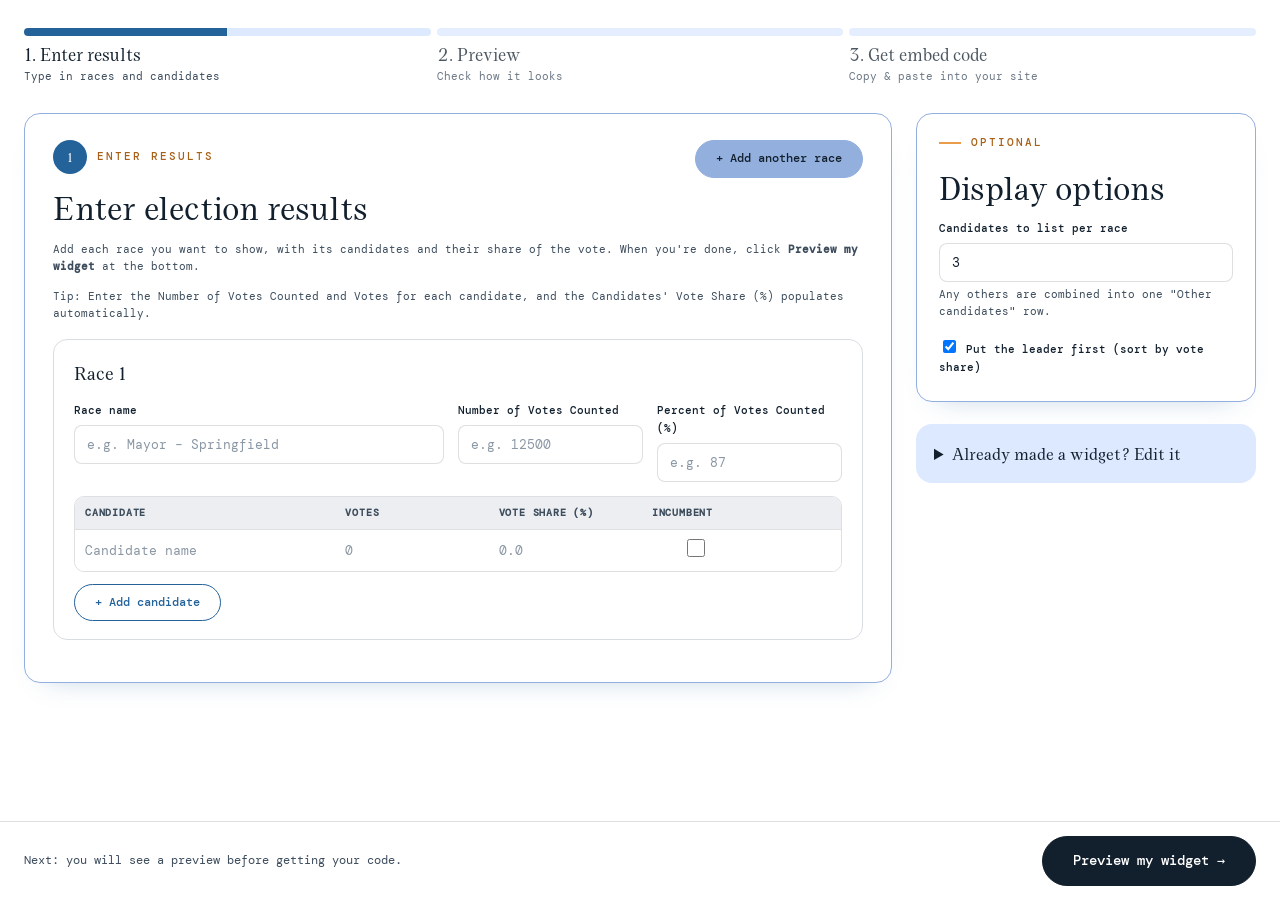
==== commit 4cb64404: "replace tracker for widget" ====
--- a/index.html
+++ b/index.html
@@ -3,7 +3,7 @@
 <head>
 <meta charset="UTF-8">
 <meta name="viewport" content="width=device-width, initial-scale=1.0">
-<title>Election Results Tracker – Step 1: Enter results</title>
+<title>Election Results Widget – Step 1: Enter results</title>
 <link rel="preconnect" href="https://fonts.googleapis.com">
 <link rel="preconnect" href="https://fonts.gstatic.com" crossorigin>
 <link href="https://fonts.googleapis.com/css2?family=DM+Mono:wght@400;500&display=swap" rel="stylesheet">
@@ -71,7 +71,7 @@
       <div class="panel-top"><div class="step-badge"><span class="n">1</span><span class="eyebrow">Enter results</span></div>
       <button class="btn secondary" id="addRaceBtn">+ Add another race</button></div>
       <h2>Enter election results</h2>
-      <p class="lead">Add each race you want to show, with its candidates and their share of the vote. When you're done, click <strong>Preview my tracker</strong> at the bottom.</p>
+      <p class="lead">Add each race you want to show, with its candidates and their share of the vote. When you're done, click <strong>Preview my widget</strong> at the bottom.</p>
       <p class="auto-note">Tip: Enter the Number of Votes Counted and Votes for each candidate, and the Candidates' Vote Share (%) populates automatically.</p>
       <div id="racesContainer"></div>
     </div>
@@ -92,7 +92,7 @@
       </div>
     </div>
     <details id="importDetails">
-      <summary>Already made a tracker? Edit it</summary>
+      <summary>Already made a widget? Edit it</summary>
       <p>Paste the embed code or link you got earlier and we'll load its results back into the form.</p>
       <label for="importInput" class="sr-only" style="position:absolute;left:-9999px;">Existing embed code or link</label>
       <textarea id="importInput" placeholder="Paste your embed code or link here"></textarea>
@@ -105,7 +105,7 @@
 <div class="action-bar">
   <span class="hint">Next: you will see a preview before getting your code.</span>
   <span class="msg" id="formMsg" role="alert"></span>
-  <button class="btn primary big" id="previewBtn">Preview my tracker →</button>
+  <button class="btn primary big" id="previewBtn">Preview my widget →</button>
 </div>
 
 <script src="shared.js"></script>
@@ -394,7 +394,7 @@
     statusEl.textContent = `Loaded ${n} race${n === 1 ? "" : "s"}. Scroll up to edit.`;
   } catch (err) {
     statusEl.className = "import-status error";
-    statusEl.textContent = "That doesn't look like a tracker from this tool, so we couldn't load it.";
+    statusEl.textContent = "That doesn't look like a widget from this tool, so we couldn't load it.";
   }
 };
 
